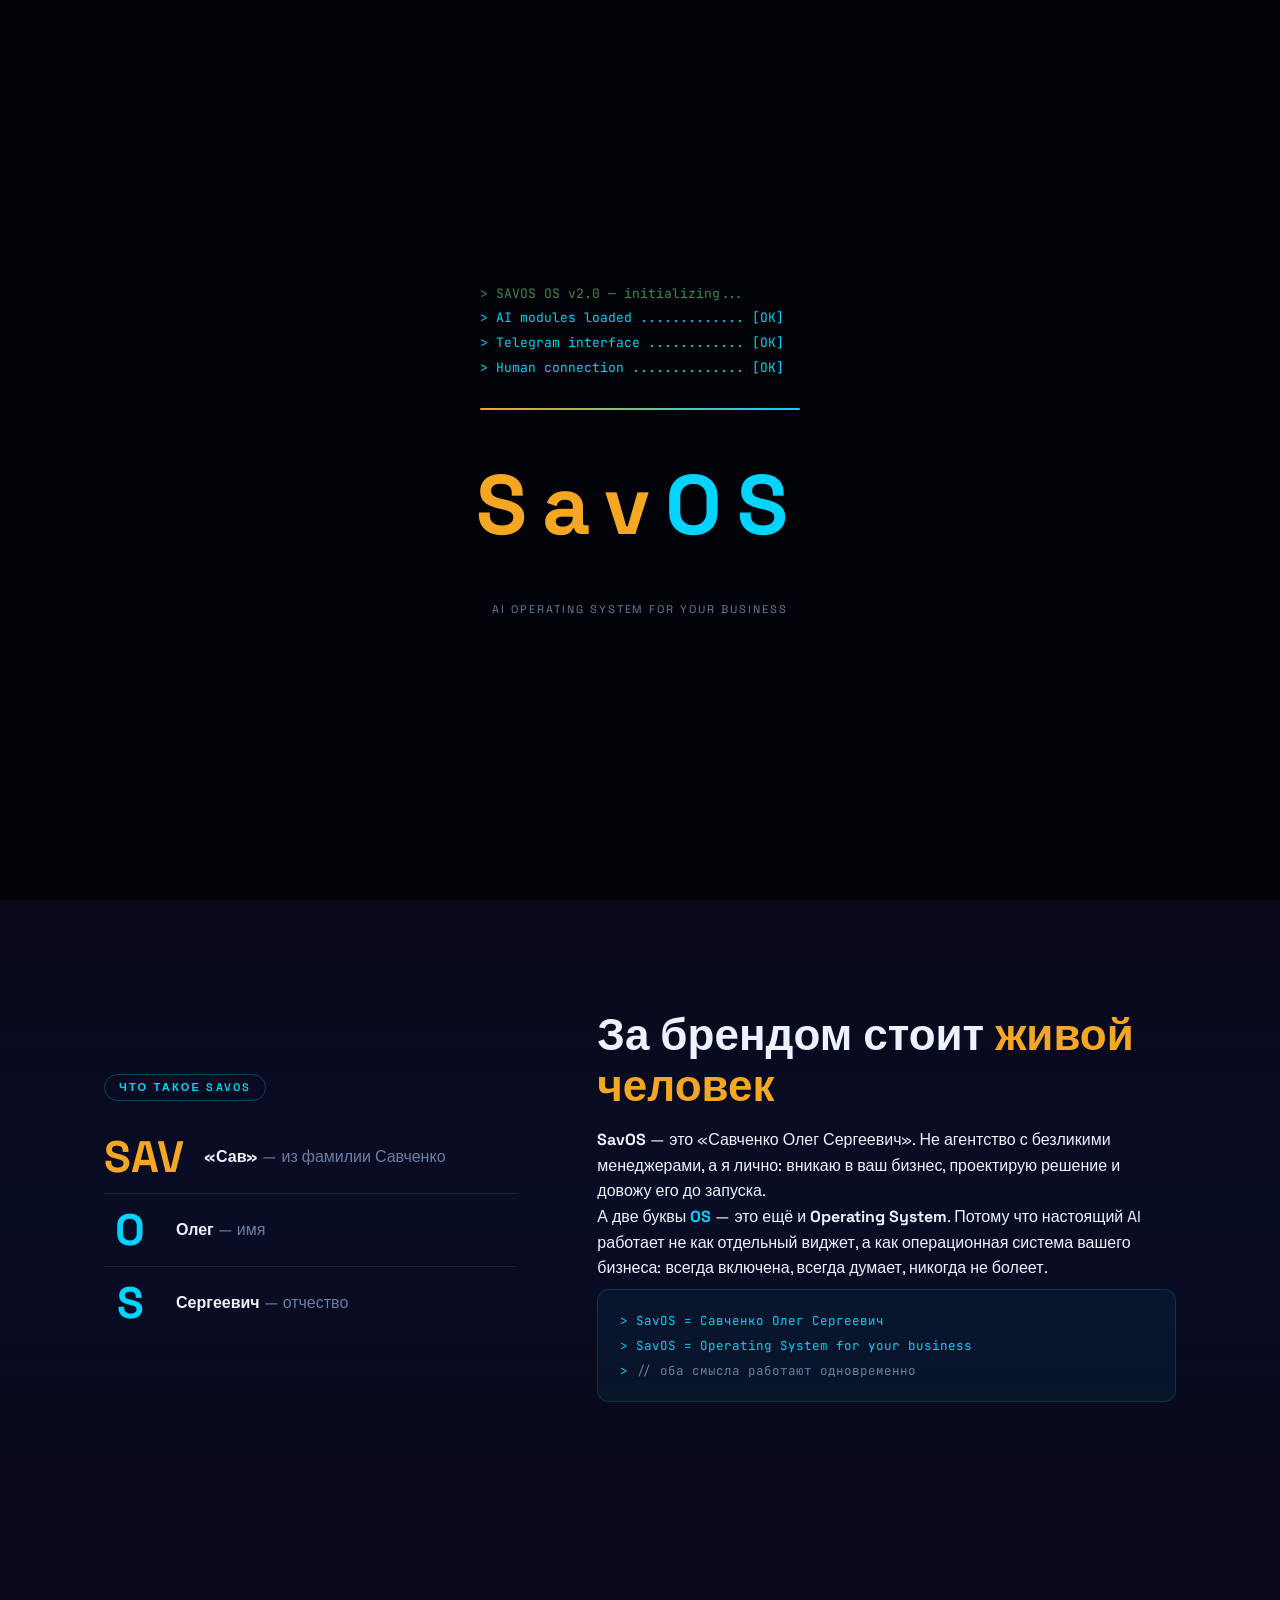
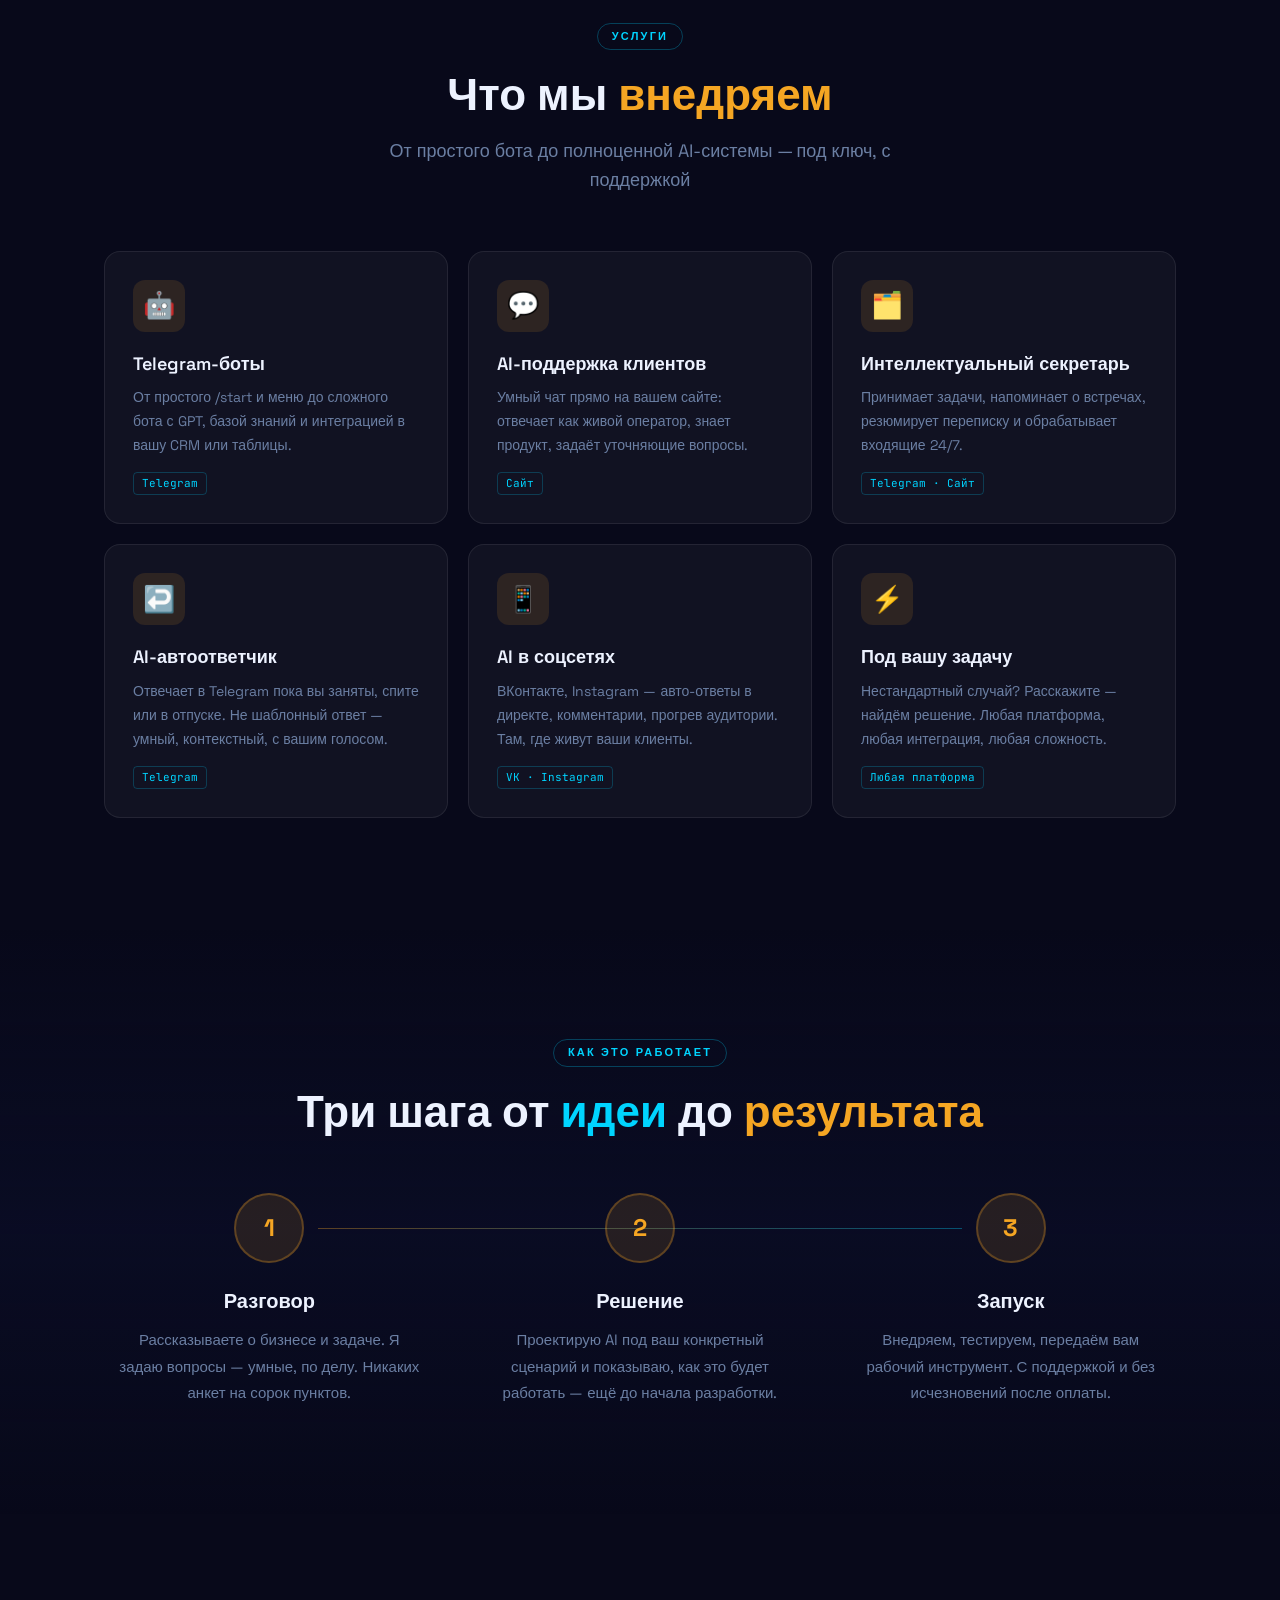
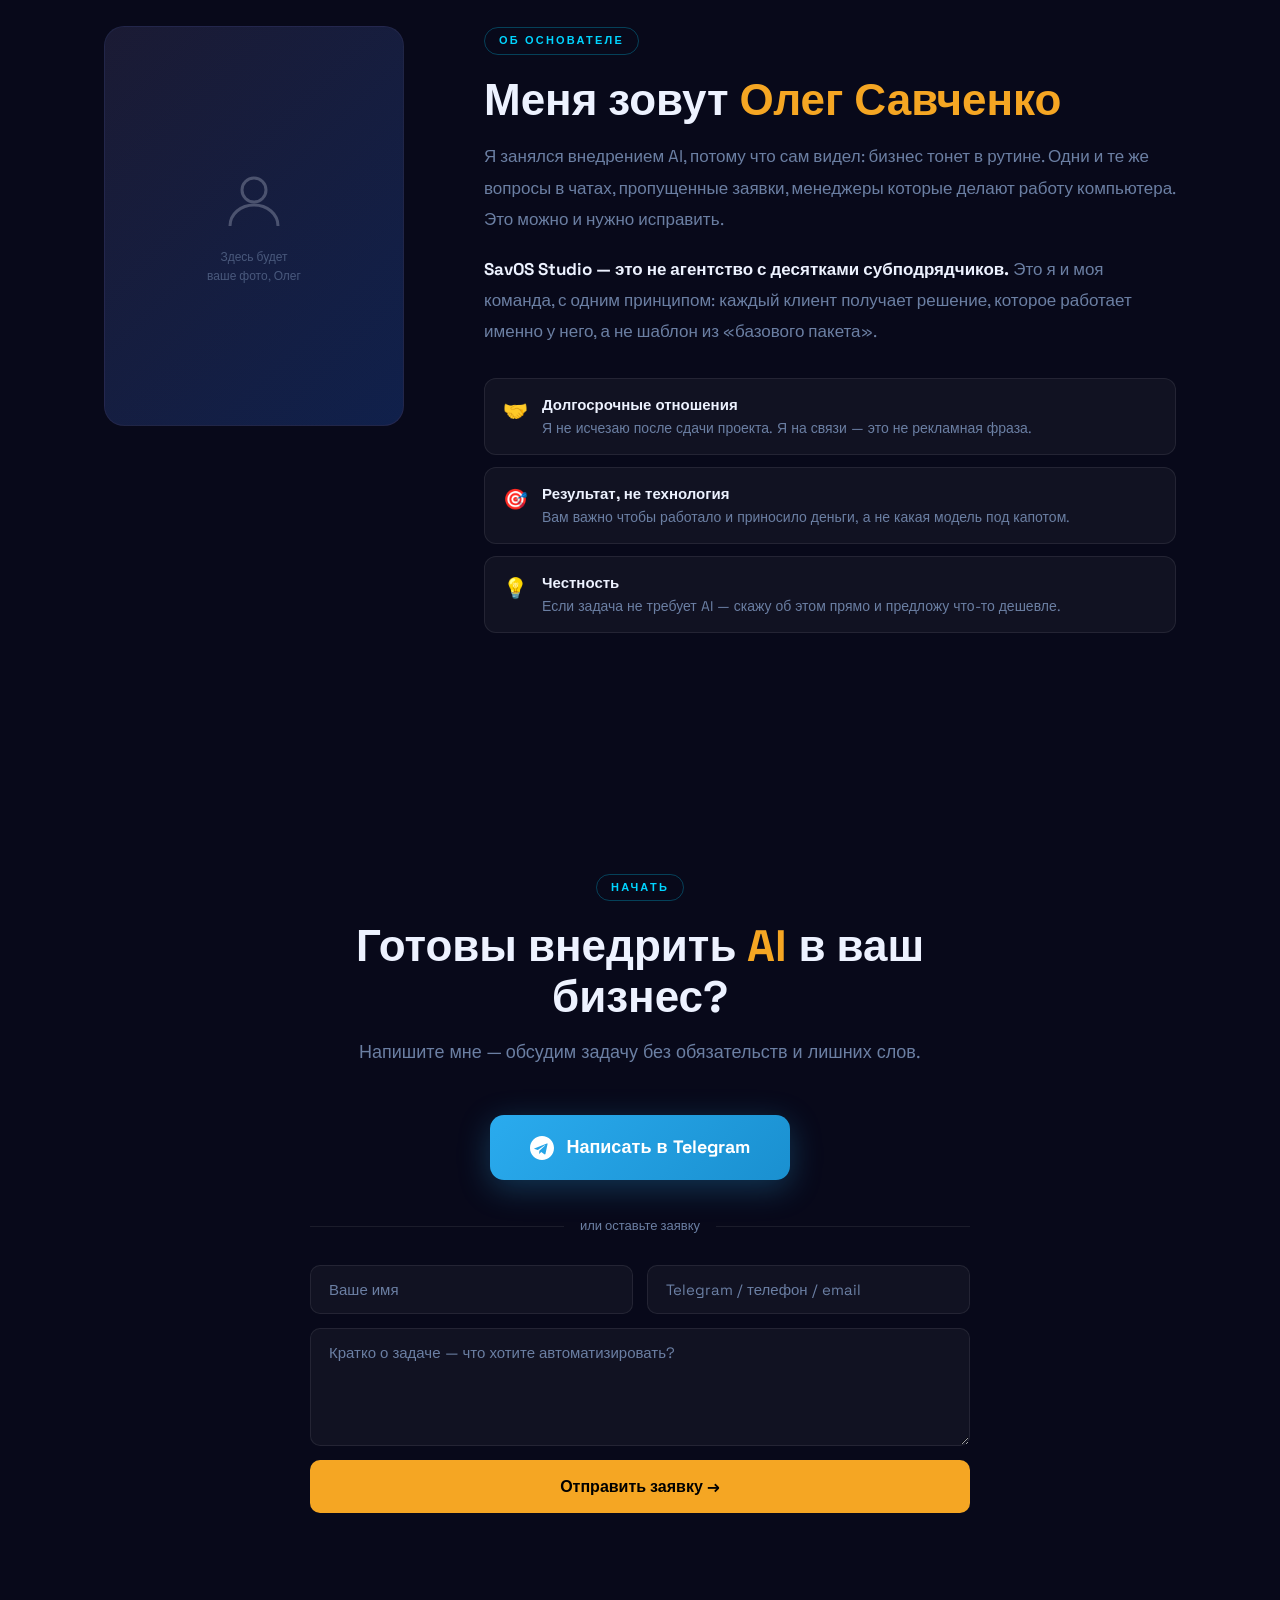
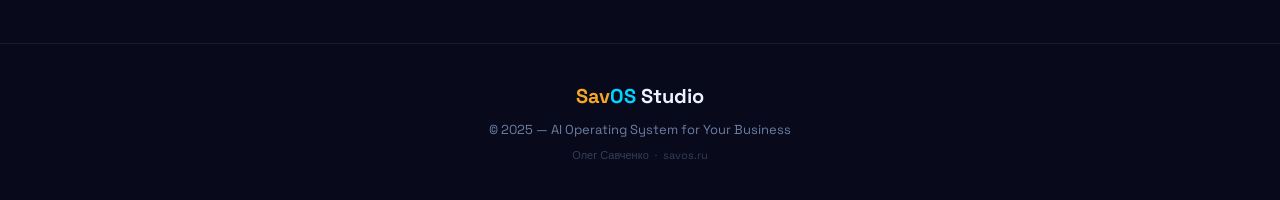
==== index.html @ 0b37be24 "Add full landing page for Savos Studio Dark cosmic design with gold/cyan palette, OS-boot preloader " ====
<!DOCTYPE html>
<html lang="ru">
<head>
  <meta charset="UTF-8">
  <meta name="viewport" content="width=device-width, initial-scale=1.0">
  <title>Savos Studio — Ваш AI под ключ</title>
  <meta name="description" content="Внедрение искусственного интеллекта в Telegram, сайты и соцсети. Боты, AI-поддержка, умный секретарь — от Олега Савченко. SavOS Studio.">
  <meta property="og:title" content="Savos Studio — AI под ключ для вашего бизнеса">
  <meta property="og:description" content="Telegram-боты, умные секретари, AI-поддержка. Быстро, надёжно, по-человечески.">
  <meta property="og:url" content="https://savos.ru">
  <meta property="og:type" content="website">

  <link rel="preconnect" href="https://fonts.googleapis.com">
  <link rel="preconnect" href="https://fonts.gstatic.com" crossorigin>
  <link href="https://fonts.googleapis.com/css2?family=Space+Grotesk:wght@300;400;500;600;700&family=JetBrains+Mono:wght@400;500&display=swap" rel="stylesheet">

  <style>
    *, *::before, *::after { margin: 0; padding: 0; box-sizing: border-box; }

    :root {
      --bg:          #08091A;
      --bg2:         #0D1235;
      --bg3:         #111540;
      --gold:        #F5A623;
      --gold-dim:    rgba(245,166,35,0.12);
      --gold-glow:   0 0 32px rgba(245,166,35,0.45);
      --cyan:        #00D4FF;
      --cyan-dim:    rgba(0,212,255,0.10);
      --cyan-glow:   0 0 32px rgba(0,212,255,0.45);
      --tg:          #2AABEE;
      --text:        #EDF2FF;
      --text-dim:    #6B7FA3;
      --card:        rgba(255,255,255,0.04);
      --border:      rgba(255,255,255,0.08);
      --border-gold: rgba(245,166,35,0.28);
      --font:        'Space Grotesk', sans-serif;
      --mono:        'JetBrains Mono', monospace;
    }

    html { scroll-behavior: smooth; }

    body {
      background: var(--bg);
      color: var(--text);
      font-family: var(--font);
      overflow-x: hidden;
      line-height: 1.6;
    }

    /* ── PRELOADER ─────────────────────────────── */
    #preloader {
      position: fixed; inset: 0;
      background: #020308;
      z-index: 9999;
      display: flex; flex-direction: column;
      align-items: center; justify-content: center;
      gap: 28px;
      transition: opacity .6s ease, visibility .6s ease;
    }
    #preloader.hidden { opacity: 0; visibility: hidden; pointer-events: none; }

    .boot-terminal {
      font-family: var(--mono); font-size: 13px;
      color: #3A8A50; text-align: left; min-width: 320px; line-height: 1.9;
    }
    .boot-line { opacity: 0; animation: fadeIn .05s forwards; }
    .boot-line:nth-child(1) { animation-delay: .15s; }
    .boot-line:nth-child(2) { animation-delay: .55s; }
    .boot-line:nth-child(3) { animation-delay: .90s; }
    .boot-line:nth-child(4) { animation-delay: 1.20s; }
    .boot-line.ok { color: var(--cyan); }

    .boot-progress {
      width: 320px; height: 2px;
      background: rgba(255,255,255,.08); border-radius: 2px; overflow: hidden;
      opacity: 0; animation: fadeIn .05s 1.2s forwards;
    }
    .boot-progress-fill {
      height: 100%; width: 0;
      background: linear-gradient(90deg, var(--gold), var(--cyan));
      animation: grow 1s 1.3s ease-out forwards;
    }

    .boot-logo {
      font-size: clamp(52px, 10vw, 84px); font-weight: 700;
      letter-spacing: .18em; opacity: 0;
      animation: logoIn .8s 1.55s cubic-bezier(.16,1,.3,1) forwards;
    }
    .boot-logo .sav { color: var(--gold); }
    .boot-logo .os  { color: var(--cyan); }

    .boot-sub {
      font-size: 11px; letter-spacing: .18em; text-transform: uppercase;
      color: var(--text-dim);
      opacity: 0; animation: fadeIn .4s 2.1s forwards;
    }

    @keyframes fadeIn  { to { opacity: 1; } }
    @keyframes grow    { to { width: 100%; } }
    @keyframes logoIn  { from { opacity:0; transform:translateY(20px) scale(.95); filter:blur(10px); }
                         to   { opacity:1; transform:translateY(0)     scale(1);  filter:blur(0); } }

    /* ── CANVAS ──────────────────────────────────── */
    #particles {
      position: fixed; inset: 0; z-index: 0;
      pointer-events: none; opacity: .55;
    }

    /* ── GLOW ORBS (hero) ───────────────────────── */
    .orb {
      position: absolute; border-radius: 50%;
      filter: blur(100px); pointer-events: none; z-index: 0;
    }
    .orb-gold {
      width: 500px; height: 500px;
      background: radial-gradient(circle, rgba(245,166,35,.18) 0%, transparent 70%);
      top: -120px; left: -100px;
    }
    .orb-cyan {
      width: 420px; height: 420px;
      background: radial-gradient(circle, rgba(0,212,255,.14) 0%, transparent 70%);
      bottom: -60px; right: -80px;
    }

    /* ── NAV ─────────────────────────────────────── */
    nav {
      position: fixed; top: 0; left: 0; right: 0; z-index: 100;
      padding: 18px 40px;
      display: flex; align-items: center; justify-content: space-between;
      backdrop-filter: blur(14px);
      background: rgba(8,9,26,.72);
      border-bottom: 1px solid var(--border);
    }

    .nav-logo {
      font-size: 22px; font-weight: 700;
      letter-spacing: .08em; text-decoration: none;
    }
    .nav-logo .sav { color: var(--gold); }
    .nav-logo .os  { color: var(--cyan); }
    .nav-logo em   { color: var(--text-dim); font-style: normal;
                     font-weight: 400; font-size: 14px; margin-left: 6px; }

    .nav-btn {
      display: inline-flex; align-items: center; gap: 8px;
      background: var(--gold); color: #000;
      padding: 10px 20px; border-radius: 8px;
      text-decoration: none; font-weight: 700; font-size: 14px;
      transition: transform .2s, box-shadow .2s;
    }
    .nav-btn:hover { transform: translateY(-2px); box-shadow: var(--gold-glow); }

    /* ── LAYOUT ──────────────────────────────────── */
    section { position: relative; z-index: 1; }

    .container {
      max-width: 1120px; margin: 0 auto; padding: 0 24px;
    }

    .label {
      display: inline-block;
      font-size: 11px; font-weight: 600; letter-spacing: .2em; text-transform: uppercase;
      color: var(--cyan);
      border: 1px solid rgba(0,212,255,.28); border-radius: 20px;
      padding: 4px 14px; margin-bottom: 20px;
    }

    h2 {
      font-size: clamp(28px, 5vw, 44px);
      font-weight: 700; line-height: 1.15; margin-bottom: 16px;
    }

    .g { color: var(--gold); }
    .c { color: var(--cyan); }

    /* scroll reveal */
    .reveal {
      opacity: 0; transform: translateY(30px);
      transition: opacity .7s ease, transform .7s ease;
    }
    .reveal.visible { opacity: 1; transform: none; }

    /* ── HERO ────────────────────────────────────── */
    #hero {
      min-height: 100vh;
      display: flex; align-items: center;
      padding: 120px 0 80px;
      overflow: hidden;
    }

    .hero-inner { text-align: center; position: relative; z-index: 1; width: 100%; }

    .hero-badge {
      display: inline-flex; align-items: center; gap: 8px;
      background: rgba(245,166,35,.08);
      border: 1px solid rgba(245,166,35,.28);
      border-radius: 30px; padding: 6px 18px;
      font-size: 13px; font-weight: 500; color: var(--gold);
      margin-bottom: 36px;
    }
    .dot {
      width: 7px; height: 7px; border-radius: 50%;
      background: var(--gold);
      animation: pulse 2s ease-in-out infinite;
    }
    @keyframes pulse {
      0%,100% { opacity:1; transform:scale(1); }
      50%      { opacity:.4; transform:scale(1.6); }
    }

    h1 {
      font-size: clamp(38px, 7.5vw, 72px);
      font-weight: 700; line-height: 1.12;
      letter-spacing: -.02em; margin-bottom: 26px;
    }

    .hero-sub {
      font-size: clamp(16px, 2.2vw, 19px);
      color: var(--text-dim); line-height: 1.75;
      max-width: 580px; margin: 0 auto 48px;
    }

    .hero-ctas {
      display: flex; gap: 16px;
      justify-content: center; flex-wrap: wrap;
    }

    .btn-primary {
      display: inline-flex; align-items: center; gap: 10px;
      background: var(--gold); color: #000;
      padding: 16px 32px; border-radius: 12px;
      font-weight: 700; font-size: 16px; text-decoration: none;
      box-shadow: 0 4px 24px rgba(245,166,35,.28);
      transition: transform .2s, box-shadow .2s;
    }
    .btn-primary:hover { transform: translateY(-3px); box-shadow: 0 10px 36px rgba(245,166,35,.5); }

    .btn-outline {
      display: inline-flex; align-items: center; gap: 10px;
      border: 1px solid var(--border); color: var(--text);
      padding: 16px 32px; border-radius: 12px;
      font-weight: 600; font-size: 16px; text-decoration: none;
      transition: border-color .2s, color .2s, transform .2s;
    }
    .btn-outline:hover { border-color: var(--cyan); color: var(--cyan); transform: translateY(-3px); }

    .hero-scroll {
      margin-top: 64px; display: flex; flex-direction: column;
      align-items: center; gap: 8px;
      color: var(--text-dim); font-size: 11px;
      letter-spacing: .12em; text-transform: uppercase;
      animation: bounce 3s ease-in-out infinite;
    }
    @keyframes bounce { 0%,100%{transform:translateY(0)} 50%{transform:translateY(8px)} }

    /* ── WHAT IS SAVOS ───────────────────────────── */
    #name-section {
      padding: 110px 0;
      background: linear-gradient(180deg, transparent, rgba(13,18,53,.45), transparent);
    }

    .name-grid {
      display: grid; grid-template-columns: 1fr 1.4fr;
      gap: 80px; align-items: center;
    }

    .name-rows { display: flex; flex-direction: column; gap: 0; }

    .name-row {
      display: flex; align-items: center; gap: 20px;
      padding: 14px 0;
      border-bottom: 1px solid var(--border);
      opacity: 0; transform: translateX(-24px);
      transition: opacity .5s ease, transform .5s ease;
    }
    .name-row.visible { opacity: 1; transform: none; }

    .name-letter {
      font-size: 44px; font-weight: 700;
      min-width: 52px; text-align: center; line-height: 1;
    }
    .name-letter.g { color: var(--gold); }
    .name-letter.c { color: var(--cyan); }

    .name-desc { font-size: 16px; color: var(--text-dim); }
    .name-desc strong { color: var(--text); }

    .name-text { }
    .name-text p {
      font-size: 17px; color: var(--text-dim);
      line-height: 1.85; margin-bottom: 18px;
    }
    .name-text p strong { color: var(--text); }

    .mono-box {
      background: rgba(0,212,255,.05);
      border: 1px solid rgba(0,212,255,.18);
      border-radius: 12px; padding: 18px 22px;
      font-family: var(--mono); font-size: 12.5px;
      color: var(--cyan); line-height: 2;
      margin-top: 8px;
    }

    /* ── SERVICES ────────────────────────────────── */
    #services { padding: 110px 0; }

    .section-head { text-align: center; margin-bottom: 56px; }
    .section-head p { font-size: 18px; color: var(--text-dim); max-width: 520px; margin: 0 auto; }

    .grid-3 { display: grid; grid-template-columns: repeat(3,1fr); gap: 20px; }

    .card {
      background: var(--card);
      border: 1px solid var(--border);
      border-radius: 16px; padding: 28px;
      position: relative; overflow: hidden;
      transition: transform .3s, border-color .3s, background .3s;
      cursor: default;
    }
    .card::before {
      content: ''; position: absolute;
      top: 0; left: 0; right: 0; height: 2px;
      background: linear-gradient(90deg, var(--gold), var(--cyan));
      opacity: 0; transition: opacity .3s;
    }
    .card:hover { transform: translateY(-6px); border-color: var(--border-gold); background: rgba(255,255,255,.055); }
    .card:hover::before { opacity: 1; }

    .card-icon {
      width: 52px; height: 52px; border-radius: 12px;
      background: var(--gold-dim);
      display: flex; align-items: center; justify-content: center;
      font-size: 26px; margin-bottom: 18px;
      transition: transform .3s;
    }
    .card:hover .card-icon { transform: scale(1.1) rotate(-6deg); }

    .card h3 { font-size: 18px; font-weight: 600; margin-bottom: 8px; }
    .card p  { font-size: 14px; color: var(--text-dim); line-height: 1.7; }

    .card-tag {
      display: inline-block; margin-top: 14px;
      font-family: var(--mono); font-size: 11px; color: var(--cyan);
      border: 1px solid rgba(0,212,255,.22); border-radius: 4px; padding: 2px 8px;
    }

    /* ── HOW IT WORKS ────────────────────────────── */
    #how {
      padding: 110px 0;
      background: linear-gradient(180deg, transparent, rgba(13,18,53,.35), transparent);
    }

    .steps { display: grid; grid-template-columns: repeat(3,1fr); gap: 40px; position: relative; }
    .steps::before {
      content: ''; position: absolute;
      top: 35px; left: calc(16.7% + 35px); right: calc(16.7% + 35px);
      height: 1px;
      background: linear-gradient(90deg, var(--gold), var(--cyan));
      opacity: .35;
    }

    .step { text-align: center; padding: 0 12px; }

    .step-num {
      width: 70px; height: 70px; border-radius: 50%;
      border: 2px solid var(--border-gold);
      background: var(--gold-dim);
      display: flex; align-items: center; justify-content: center;
      margin: 0 auto 22px;
      font-size: 24px; font-weight: 700; color: var(--gold);
      position: relative; z-index: 1;
    }

    .step h3 { font-size: 20px; font-weight: 600; margin-bottom: 10px; }
    .step p  { font-size: 15px; color: var(--text-dim); line-height: 1.75; }

    /* ── ABOUT ───────────────────────────────────── */
    #about { padding: 110px 0; }

    .about-grid {
      display: grid; grid-template-columns: 300px 1fr;
      gap: 80px; align-items: start;
    }

    .about-photo {
      border-radius: 20px;
      background: linear-gradient(135deg, var(--bg2), var(--bg3));
      border: 1px solid var(--border);
      aspect-ratio: 3/4;
      display: flex; align-items: center; justify-content: center;
      overflow: hidden; position: relative;
    }
    .about-photo::after {
      content: '';
      position: absolute; inset: 0;
      background: linear-gradient(135deg, rgba(245,166,35,.06), rgba(0,212,255,.06));
    }
    .photo-ph {
      display: flex; flex-direction: column; align-items: center;
      gap: 10px; position: relative; z-index: 1;
    }
    .photo-ph svg  { opacity: .25; }
    .photo-ph span { font-size: 12px; color: var(--text-dim); opacity: .6; text-align: center; padding: 0 20px; }

    /* actual photo — just swap src on img tag */
    .about-photo img {
      position: absolute; inset: 0;
      width: 100%; height: 100%; object-fit: cover; z-index: 2;
    }

    .about-text p {
      font-size: 17px; color: var(--text-dim); line-height: 1.85; margin-bottom: 18px;
    }
    .about-text p strong { color: var(--text); }

    .values { display: flex; flex-direction: column; gap: 12px; margin-top: 30px; }

    .val {
      display: flex; align-items: flex-start; gap: 14px;
      background: var(--card);
      border: 1px solid var(--border);
      border-radius: 12px; padding: 14px 18px;
    }
    .val-ico { font-size: 20px; flex-shrink: 0; margin-top: 1px; }
    .val p   { font-size: 14px; color: var(--text-dim); margin: 0; line-height: 1.55; }
    .val p strong { color: var(--text); display: block; margin-bottom: 2px; font-size: 15px; }

    /* ── CTA ─────────────────────────────────────── */
    #cta { padding: 130px 0; }

    .cta-inner {
      max-width: 660px; margin: 0 auto; text-align: center;
    }
    .cta-inner h2 { margin-bottom: 16px; }
    .cta-inner > p { font-size: 18px; color: var(--text-dim); margin-bottom: 48px; }

    .btn-tg {
      display: inline-flex; align-items: center; gap: 12px;
      background: linear-gradient(135deg, #2AABEE, #1A90D0);
      color: #fff; padding: 18px 40px; border-radius: 14px;
      font-weight: 700; font-size: 18px; text-decoration: none;
      box-shadow: 0 8px 32px rgba(42,171,238,.28);
      transition: transform .2s, box-shadow .2s;
      margin-bottom: 8px;
    }
    .btn-tg:hover { transform: translateY(-4px); box-shadow: 0 14px 44px rgba(42,171,238,.48); }

    .or-divider {
      display: flex; align-items: center; gap: 16px;
      color: var(--text-dim); font-size: 13px;
      margin: 28px 0;
    }
    .or-divider::before, .or-divider::after {
      content: ''; flex: 1; height: 1px; background: var(--border);
    }

    .form { display: flex; flex-direction: column; gap: 14px; text-align: left; }

    .form-row { display: grid; grid-template-columns: 1fr 1fr; gap: 14px; }

    .inp {
      width: 100%;
      background: var(--card); border: 1px solid var(--border);
      border-radius: 10px; padding: 14px 18px;
      color: var(--text); font-family: var(--font); font-size: 15px;
      outline: none; transition: border-color .2s;
      appearance: none;
    }
    .inp:focus { border-color: rgba(0,212,255,.4); }
    .inp::placeholder { color: var(--text-dim); }
    textarea.inp { resize: vertical; min-height: 118px; }

    .btn-submit {
      background: var(--gold); color: #000;
      border: none; border-radius: 10px;
      padding: 16px 32px; width: 100%;
      font-family: var(--font); font-size: 16px; font-weight: 700;
      cursor: pointer; transition: transform .2s, box-shadow .2s;
    }
    .btn-submit:hover { transform: translateY(-2px); box-shadow: 0 8px 28px rgba(245,166,35,.4); }
    .btn-submit:disabled { opacity: .7; cursor: default; transform: none; box-shadow: none; }

    /* ── FOOTER ──────────────────────────────────── */
    footer {
      border-top: 1px solid var(--border);
      padding: 36px 0; text-align: center;
    }
    .foot-logo { font-size: 20px; font-weight: 700; margin-bottom: 8px; }
    .foot-logo .sav { color: var(--gold); }
    .foot-logo .os  { color: var(--cyan); }
    footer p { font-size: 13px; color: var(--text-dim); }

    /* ── RESPONSIVE ──────────────────────────────── */
    @media (max-width: 940px) {
      .name-grid    { grid-template-columns: 1fr; gap: 50px; }
      .grid-3       { grid-template-columns: repeat(2,1fr); }
      .about-grid   { grid-template-columns: 1fr; }
      .about-photo  { max-width: 280px; aspect-ratio: 1/1; }
      .steps::before { display: none; }
    }
    @media (max-width: 600px) {
      nav { padding: 14px 18px; }
      .grid-3  { grid-template-columns: 1fr; }
      .steps   { grid-template-columns: 1fr; gap: 28px; }
      .form-row { grid-template-columns: 1fr; }
      .orb { display: none; }
    }
  </style>
</head>
<body>

<!-- ── PRELOADER ── -->
<div id="preloader">
  <div class="boot-terminal">
    <div class="boot-line">> SAVOS OS v2.0 &mdash; initializing...</div>
    <div class="boot-line ok">> AI modules loaded ............. [OK]</div>
    <div class="boot-line ok">> Telegram interface ............ [OK]</div>
    <div class="boot-line ok">> Human connection .............. [OK]</div>
  </div>
  <div class="boot-progress"><div class="boot-progress-fill"></div></div>
  <div class="boot-logo"><span class="sav">Sav</span><span class="os">OS</span></div>
  <div class="boot-sub">AI Operating System for your business</div>
</div>

<!-- ── PARTICLES ── -->
<canvas id="particles"></canvas>

<!-- ── NAV ── -->
<nav>
  <a href="#" class="nav-logo">
    <span class="sav">Sav</span><span class="os">OS</span><em>Studio</em>
  </a>
  <!-- ЗАМЕНИТЕ t.me/savos НА ВАШ TELEGRAM USERNAME -->
  <a href="https://t.me/savos" class="nav-btn" target="_blank" rel="noopener">
    <svg width="16" height="16" viewBox="0 0 24 24" fill="currentColor" aria-hidden="true">
      <path d="M12 0C5.373 0 0 5.373 0 12s5.373 12 12 12 12-5.373 12-12S18.627 0 12 0zm5.562 8.069-2.07 9.754c-.152.677-.557.843-1.128.524l-3.114-2.295-1.503 1.446c-.166.166-.306.306-.627.306l.224-3.174 5.784-5.228c.251-.224-.055-.348-.39-.124L7.8 14.08l-3.06-.956c-.665-.208-.679-.665.139-.984l11.966-4.612c.553-.2 1.037.135.717.541z"/>
    </svg>
    Написать в Telegram
  </a>
</nav>

<!-- ── HERO ── -->
<section id="hero">
  <div class="orb orb-gold" aria-hidden="true"></div>
  <div class="orb orb-cyan"  aria-hidden="true"></div>
  <div class="container">
    <div class="hero-inner reveal visible">
      <div class="hero-badge">
        <span class="dot" aria-hidden="true"></span>
        Принимаем проекты &nbsp;·&nbsp; AI под ключ
      </div>
      <h1>
        AI, который работает.<br>
        <span class="g">Пока вы занимаетесь</span><br>
        <span class="c">жизнью.</span>
      </h1>
      <p class="hero-sub">
        Telegram-боты, умные секретари, AI-поддержка и авто-ответчики —
        встраиваем искусственный интеллект прямо в ваш бизнес.
        Быстро, надёжно и по-человечески тепло.
      </p>
      <div class="hero-ctas">
        <!-- ЗАМЕНИТЕ t.me/savos НА ВАШ TELEGRAM USERNAME -->
        <a href="https://t.me/savos" class="btn-primary" target="_blank" rel="noopener">
          <svg width="20" height="20" viewBox="0 0 24 24" fill="currentColor" aria-hidden="true">
            <path d="M12 0C5.373 0 0 5.373 0 12s5.373 12 12 12 12-5.373 12-12S18.627 0 12 0zm5.562 8.069-2.07 9.754c-.152.677-.557.843-1.128.524l-3.114-2.295-1.503 1.446c-.166.166-.306.306-.627.306l.224-3.174 5.784-5.228c.251-.224-.055-.348-.39-.124L7.8 14.08l-3.06-.956c-.665-.208-.679-.665.139-.984l11.966-4.612c.553-.2 1.037.135.717.541z"/>
          </svg>
          Обсудить проект
        </a>
        <a href="#services" class="btn-outline">Что мы делаем ↓</a>
      </div>
      <div class="hero-scroll" aria-hidden="true">
        <span>листайте вниз</span>
        <svg width="16" height="16" viewBox="0 0 24 24" fill="none" stroke="currentColor" stroke-width="2">
          <path d="M12 5v14M5 12l7 7 7-7"/>
        </svg>
      </div>
    </div>
  </div>
</section>

<!-- ── WHAT IS SAVOS ── -->
<section id="name-section">
  <div class="container">
    <div class="name-grid">
      <!-- Acronym breakdown -->
      <div>
        <div class="label">Что такое SavOS</div>
        <div class="name-rows" id="nameRows">
          <div class="name-row">
            <div class="name-letter g">SAV</div>
            <div class="name-desc"><strong>«Сав»</strong> — из фамилии Савченко</div>
          </div>
          <div class="name-row">
            <div class="name-letter c">O</div>
            <div class="name-desc"><strong>Олег</strong> — имя</div>
          </div>
          <div class="name-row" style="border-bottom:none;">
            <div class="name-letter c">S</div>
            <div class="name-desc"><strong>Сергеевич</strong> — отчество</div>
          </div>
        </div>
      </div>

      <!-- Text explanation -->
      <div class="reveal">
        <h2>За брендом стоит <span class="g">живой человек</span></h2>
        <p>
          <strong>SavOS</strong> — это «Савченко Олег Сергеевич». Не агентство с
          безликими менеджерами, а я лично: вникаю в ваш бизнес,
          проектирую решение и довожу его до запуска.
        </p>
        <p>
          А две буквы <strong class="c">OS</strong> — это ещё и
          <strong>Operating System</strong>. Потому что настоящий AI работает
          не как отдельный виджет, а как операционная система вашего бизнеса:
          всегда включена, всегда думает, никогда не болеет.
        </p>
        <div class="mono-box" aria-label="Расшифровка названия">
          &gt; SavOS = Савченко Олег Сергеевич<br>
          &gt; SavOS = Operating System for your business<br>
          &gt; <span style="color:var(--text-dim)">// оба смысла работают одновременно</span>
        </div>
      </div>
    </div>
  </div>
</section>

<!-- ── SERVICES ── -->
<section id="services">
  <div class="container">
    <div class="section-head reveal">
      <div class="label">Услуги</div>
      <h2>Что мы <span class="g">внедряем</span></h2>
      <p>От простого бота до полноценной AI-системы — под ключ, с поддержкой</p>
    </div>

    <div class="grid-3">
      <div class="card reveal">
        <div class="card-icon">🤖</div>
        <h3>Telegram-боты</h3>
        <p>От простого /start и меню до сложного бота с GPT, базой знаний и интеграцией в вашу CRM или таблицы.</p>
        <span class="card-tag">Telegram</span>
      </div>

      <div class="card reveal">
        <div class="card-icon">💬</div>
        <h3>AI-поддержка клиентов</h3>
        <p>Умный чат прямо на вашем сайте: отвечает как живой оператор, знает продукт, задаёт уточняющие вопросы.</p>
        <span class="card-tag">Сайт</span>
      </div>

      <div class="card reveal">
        <div class="card-icon">🗂️</div>
        <h3>Интеллектуальный секретарь</h3>
        <p>Принимает задачи, напоминает о встречах, резюмирует переписку и обрабатывает входящие 24/7.</p>
        <span class="card-tag">Telegram · Сайт</span>
      </div>

      <div class="card reveal">
        <div class="card-icon">↩️</div>
        <h3>AI-автоответчик</h3>
        <p>Отвечает в Telegram пока вы заняты, спите или в отпуске. Не шаблонный ответ — умный, контекстный, с вашим голосом.</p>
        <span class="card-tag">Telegram</span>
      </div>

      <div class="card reveal">
        <div class="card-icon">📱</div>
        <h3>AI в соцсетях</h3>
        <p>ВКонтакте, Instagram — авто-ответы в директе, комментарии, прогрев аудитории. Там, где живут ваши клиенты.</p>
        <span class="card-tag">VK · Instagram</span>
      </div>

      <div class="card reveal">
        <div class="card-icon">⚡</div>
        <h3>Под вашу задачу</h3>
        <p>Нестандартный случай? Расскажите — найдём решение. Любая платформа, любая интеграция, любая сложность.</p>
        <span class="card-tag">Любая платформа</span>
      </div>
    </div>
  </div>
</section>

<!-- ── HOW IT WORKS ── -->
<section id="how">
  <div class="container">
    <div class="section-head reveal">
      <div class="label">Как это работает</div>
      <h2>Три шага от <span class="c">идеи</span> до <span class="g">результата</span></h2>
    </div>

    <div class="steps">
      <div class="step reveal">
        <div class="step-num">1</div>
        <h3>Разговор</h3>
        <p>Рассказываете о бизнесе и задаче. Я задаю вопросы — умные, по делу. Никаких анкет на сорок пунктов.</p>
      </div>
      <div class="step reveal">
        <div class="step-num">2</div>
        <h3>Решение</h3>
        <p>Проектирую AI под ваш конкретный сценарий и показываю, как это будет работать — ещё до начала разработки.</p>
      </div>
      <div class="step reveal">
        <div class="step-num">3</div>
        <h3>Запуск</h3>
        <p>Внедряем, тестируем, передаём вам рабочий инструмент. С поддержкой и без исчезновений после оплаты.</p>
      </div>
    </div>
  </div>
</section>

<!-- ── ABOUT OLEG ── -->
<section id="about">
  <div class="container">
    <div class="about-grid">
      <div class="reveal">
        <div class="about-photo">
          <!--
            Чтобы добавить фото:
            раскомментируйте тег ниже и укажите путь к изображению.
            <img src="photo-oleg.jpg" alt="Олег Савченко">
          -->
          <div class="photo-ph">
            <svg width="72" height="72" viewBox="0 0 24 24" fill="none" stroke="currentColor" stroke-width="1" aria-hidden="true">
              <circle cx="12" cy="8" r="4"/><path d="M4 20c0-4 3.6-7 8-7s8 3 8 7"/>
            </svg>
            <span>Здесь будет<br>ваше фото, Олег</span>
          </div>
        </div>
      </div>

      <div class="about-text reveal">
        <div class="label">Об основателе</div>
        <h2>Меня зовут <span class="g">Олег Савченко</span></h2>
        <p>
          Я занялся внедрением AI, потому что сам видел: бизнес тонет в рутине.
          Одни и те же вопросы в чатах, пропущенные заявки, менеджеры которые
          делают работу компьютера. Это можно и нужно исправить.
        </p>
        <p>
          <strong>SavOS Studio — это не агентство с десятками субподрядчиков.</strong>
          Это я и моя команда, с одним принципом: каждый клиент получает решение,
          которое работает именно у него, а не шаблон из «базового пакета».
        </p>

        <div class="values">
          <div class="val">
            <div class="val-ico">🤝</div>
            <p><strong>Долгосрочные отношения</strong>Я не исчезаю после сдачи проекта. Я на связи — это не рекламная фраза.</p>
          </div>
          <div class="val">
            <div class="val-ico">🎯</div>
            <p><strong>Результат, не технология</strong>Вам важно чтобы работало и приносило деньги, а не какая модель под капотом.</p>
          </div>
          <div class="val">
            <div class="val-ico">💡</div>
            <p><strong>Честность</strong>Если задача не требует AI — скажу об этом прямо и предложу что-то дешевле.</p>
          </div>
        </div>
      </div>
    </div>
  </div>
</section>

<!-- ── CTA ── -->
<section id="cta">
  <div class="container">
    <div class="cta-inner reveal">
      <div class="label">Начать</div>
      <h2>Готовы внедрить <span class="g">AI</span> в ваш бизнес?</h2>
      <p>Напишите мне — обсудим задачу без обязательств и лишних слов.</p>

      <!-- ЗАМЕНИТЕ t.me/savos НА ВАШ TELEGRAM USERNAME -->
      <a href="https://t.me/savos" class="btn-tg" target="_blank" rel="noopener">
        <svg width="24" height="24" viewBox="0 0 24 24" fill="currentColor" aria-hidden="true">
          <path d="M12 0C5.373 0 0 5.373 0 12s5.373 12 12 12 12-5.373 12-12S18.627 0 12 0zm5.562 8.069-2.07 9.754c-.152.677-.557.843-1.128.524l-3.114-2.295-1.503 1.446c-.166.166-.306.306-.627.306l.224-3.174 5.784-5.228c.251-.224-.055-.348-.39-.124L7.8 14.08l-3.06-.956c-.665-.208-.679-.665.139-.984l11.966-4.612c.553-.2 1.037.135.717.541z"/>
        </svg>
        Написать в Telegram
      </a>

      <div class="or-divider">или оставьте заявку</div>

      <form class="form" id="contactForm" novalidate>
        <div class="form-row">
          <input class="inp" type="text"  name="name"    placeholder="Ваше имя"                    required autocomplete="name">
          <input class="inp" type="text"  name="contact" placeholder="Telegram / телефон / email"  required autocomplete="off">
        </div>
        <textarea class="inp" name="message" placeholder="Кратко о задаче — что хотите автоматизировать?"></textarea>
        <button type="submit" class="btn-submit">Отправить заявку →</button>
      </form>
    </div>
  </div>
</section>

<!-- ── FOOTER ── -->
<footer>
  <div class="container">
    <div class="foot-logo"><span class="sav">Sav</span><span class="os">OS</span> Studio</div>
    <p>© 2025 &mdash; AI Operating System for Your Business</p>
    <p style="margin-top:6px;font-size:11px;opacity:.45;">Олег Савченко &nbsp;·&nbsp; savos.ru</p>
  </div>
</footer>

<script>
/* ── PRELOADER ── */
window.addEventListener('load', () => {
  setTimeout(() => document.getElementById('preloader').classList.add('hidden'), 2700);
});

/* ── PARTICLES (neural network) ── */
(function () {
  const cvs = document.getElementById('particles');
  const ctx = cvs.getContext('2d');
  let W, H, nodes;

  function resize() {
    W = cvs.width  = window.innerWidth;
    H = cvs.height = window.innerHeight;
    nodes = Array.from({ length: Math.floor((W * H) / 13000) }, () => ({
      x:  Math.random() * W,
      y:  Math.random() * H,
      vx: (Math.random() - .5) * .28,
      vy: (Math.random() - .5) * .28,
      r:  Math.random() * 1.8 + .8,
    }));
  }

  function draw() {
    ctx.clearRect(0, 0, W, H);

    for (let i = 0; i < nodes.length; i++) {
      for (let j = i + 1; j < nodes.length; j++) {
        const dx = nodes[i].x - nodes[j].x;
        const dy = nodes[i].y - nodes[j].y;
        const d  = Math.sqrt(dx * dx + dy * dy);
        if (d < 115) {
          ctx.beginPath();
          ctx.strokeStyle = `rgba(0,212,255,${(1 - d / 115) * .28})`;
          ctx.lineWidth = .5;
          ctx.moveTo(nodes[i].x, nodes[i].y);
          ctx.lineTo(nodes[j].x, nodes[j].y);
          ctx.stroke();
        }
      }
    }

    nodes.forEach(n => {
      ctx.beginPath();
      ctx.arc(n.x, n.y, n.r, 0, Math.PI * 2);
      ctx.fillStyle = 'rgba(245,166,35,.65)';
      ctx.fill();
      n.x += n.vx; n.y += n.vy;
      if (n.x < 0 || n.x > W) n.vx *= -1;
      if (n.y < 0 || n.y > H) n.vy *= -1;
    });

    requestAnimationFrame(draw);
  }

  window.addEventListener('resize', resize);
  resize();
  draw();
})();

/* ── SCROLL REVEAL ── */
const revealObs = new IntersectionObserver(entries => {
  entries.forEach(e => { if (e.isIntersecting) e.target.classList.add('visible'); });
}, { threshold: .12 });

document.querySelectorAll('.reveal').forEach(el => revealObs.observe(el));

/* ── NAME ROWS STAGGER ── */
const nameObs = new IntersectionObserver(entries => {
  entries.forEach(entry => {
    if (entry.isIntersecting) {
      entry.target.querySelectorAll('.name-row').forEach((row, i) => {
        setTimeout(() => row.classList.add('visible'), i * 130);
      });
      nameObs.unobserve(entry.target);
    }
  });
}, { threshold: .2 });

const nameRows = document.getElementById('nameRows');
if (nameRows) nameObs.observe(nameRows);

/* ── FORM ── */
document.getElementById('contactForm').addEventListener('submit', function (e) {
  e.preventDefault();
  const btn = this.querySelector('.btn-submit');
  btn.textContent = 'Заявка отправлена ✓';
  btn.style.background = 'var(--cyan)';
  btn.disabled = true;
  /* TODO: подключить отправку — Telegram webhook, EmailJS, Formspree и т.д. */
});
</script>
</body>
</html>
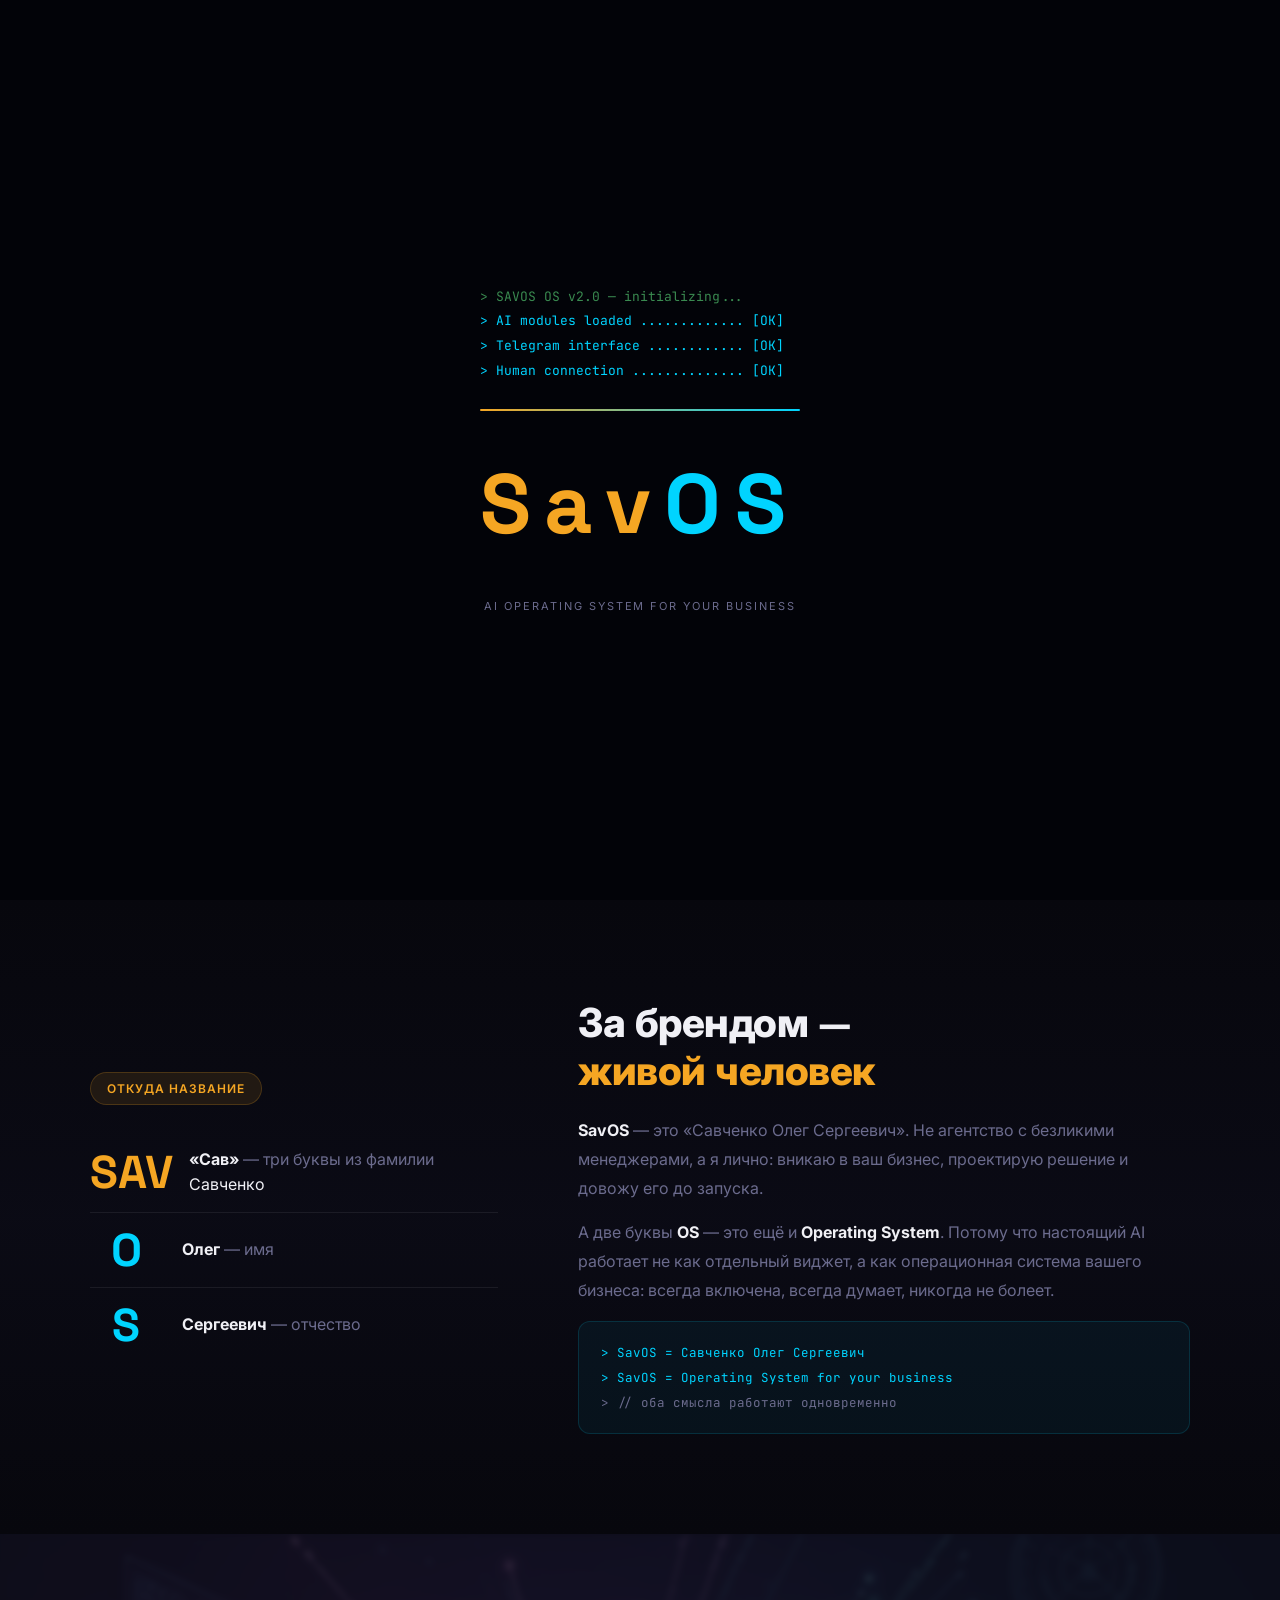
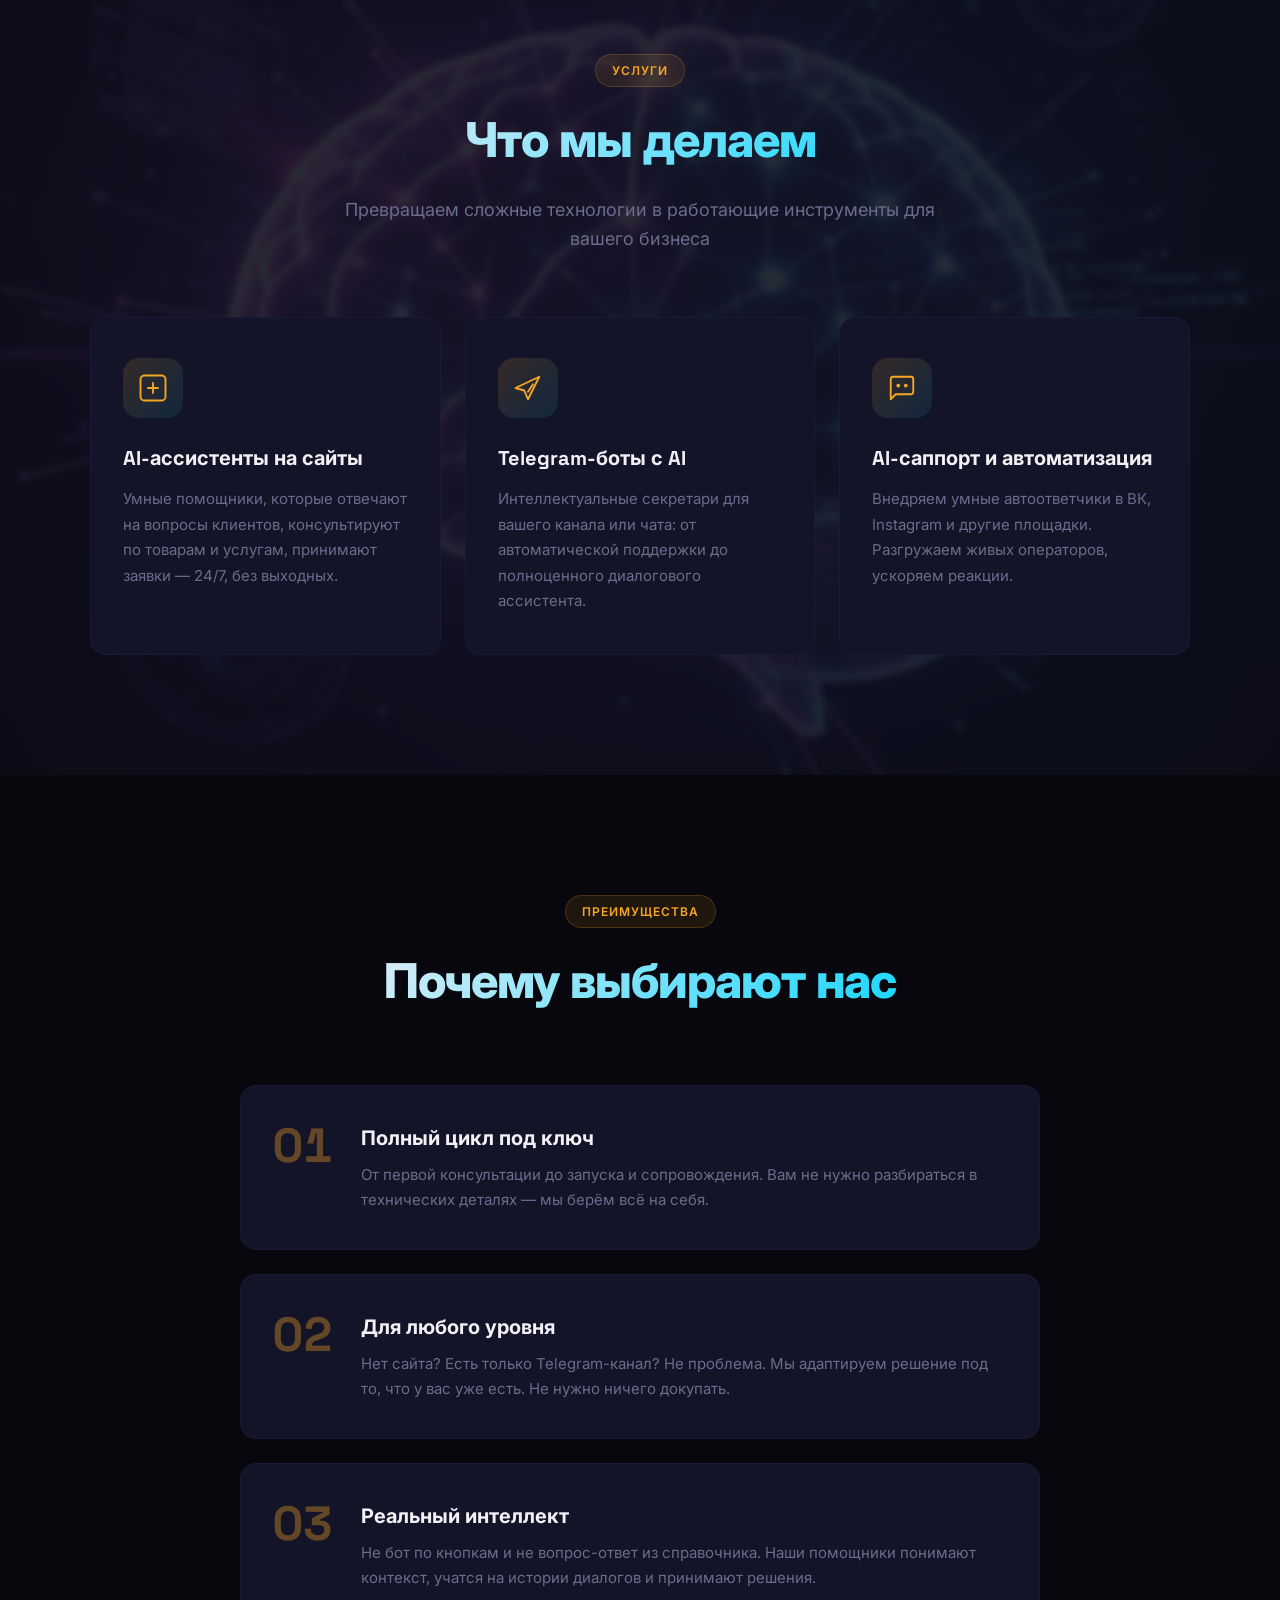
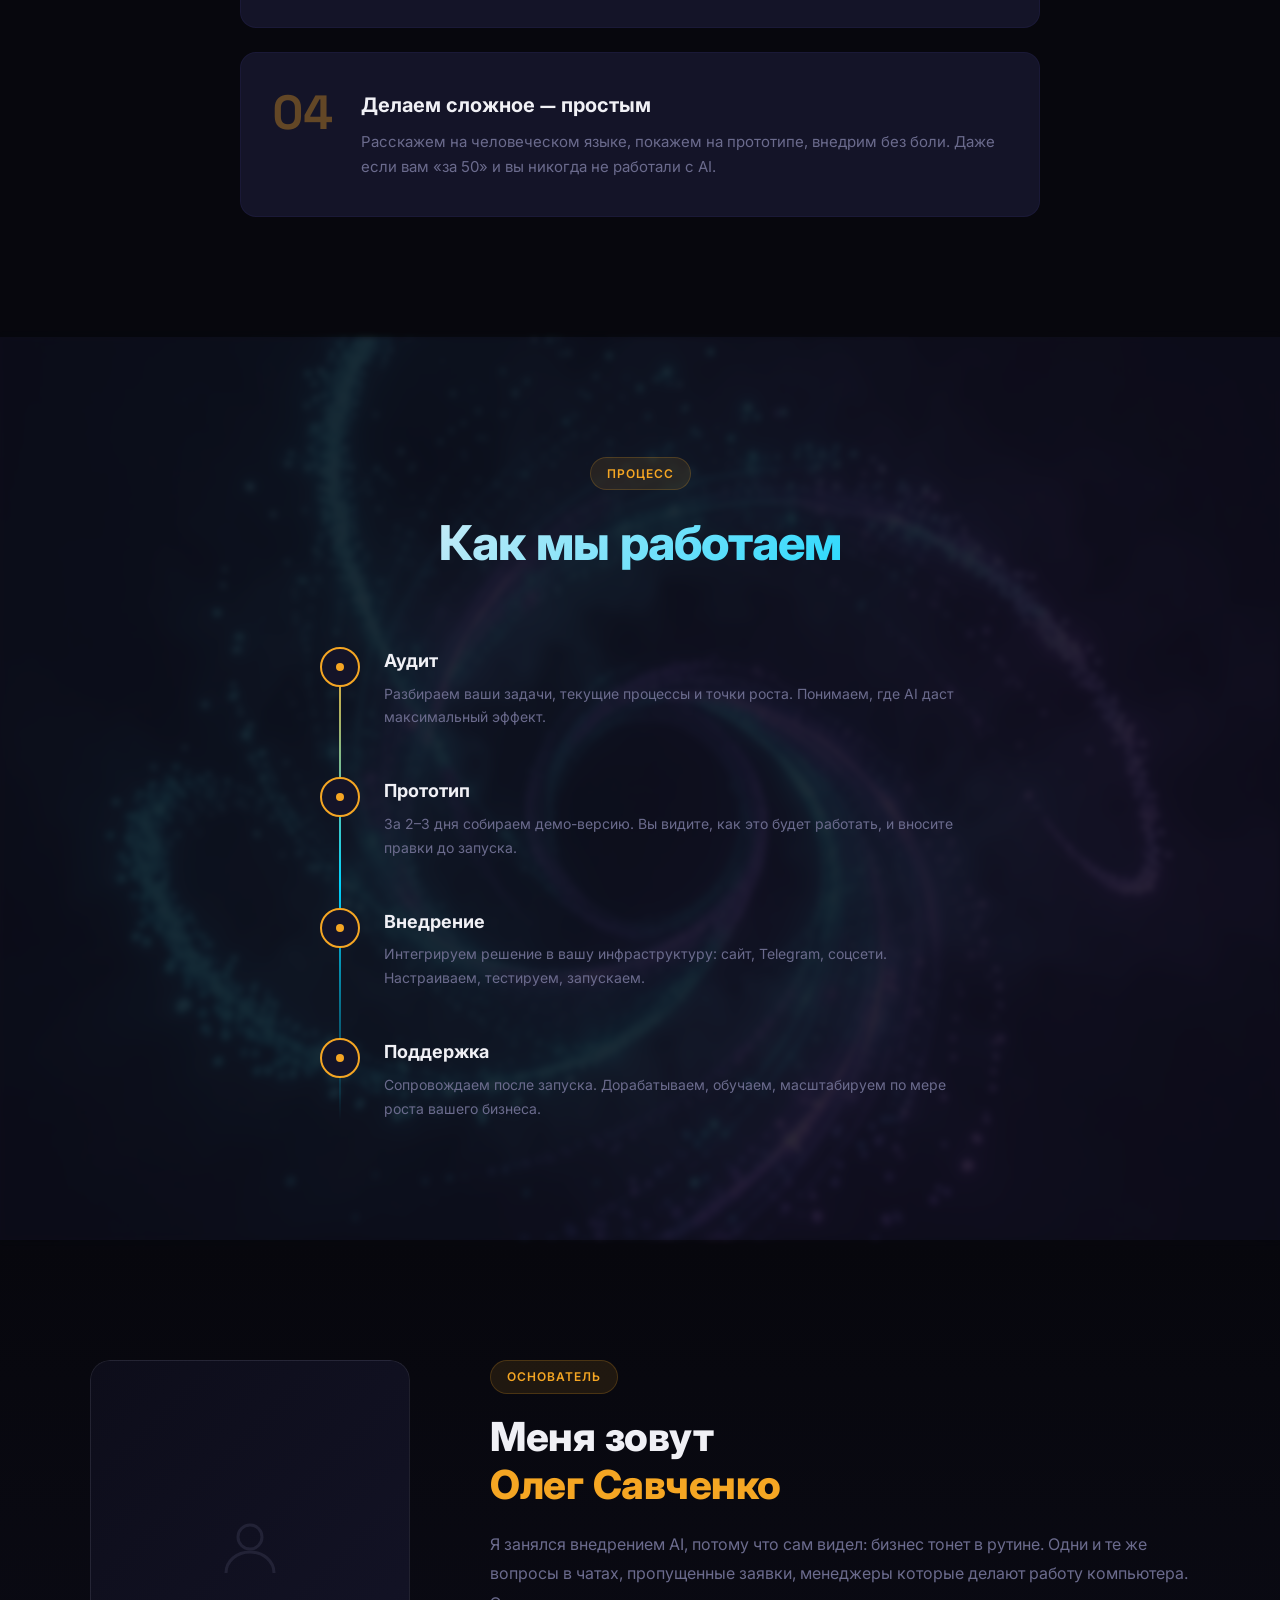
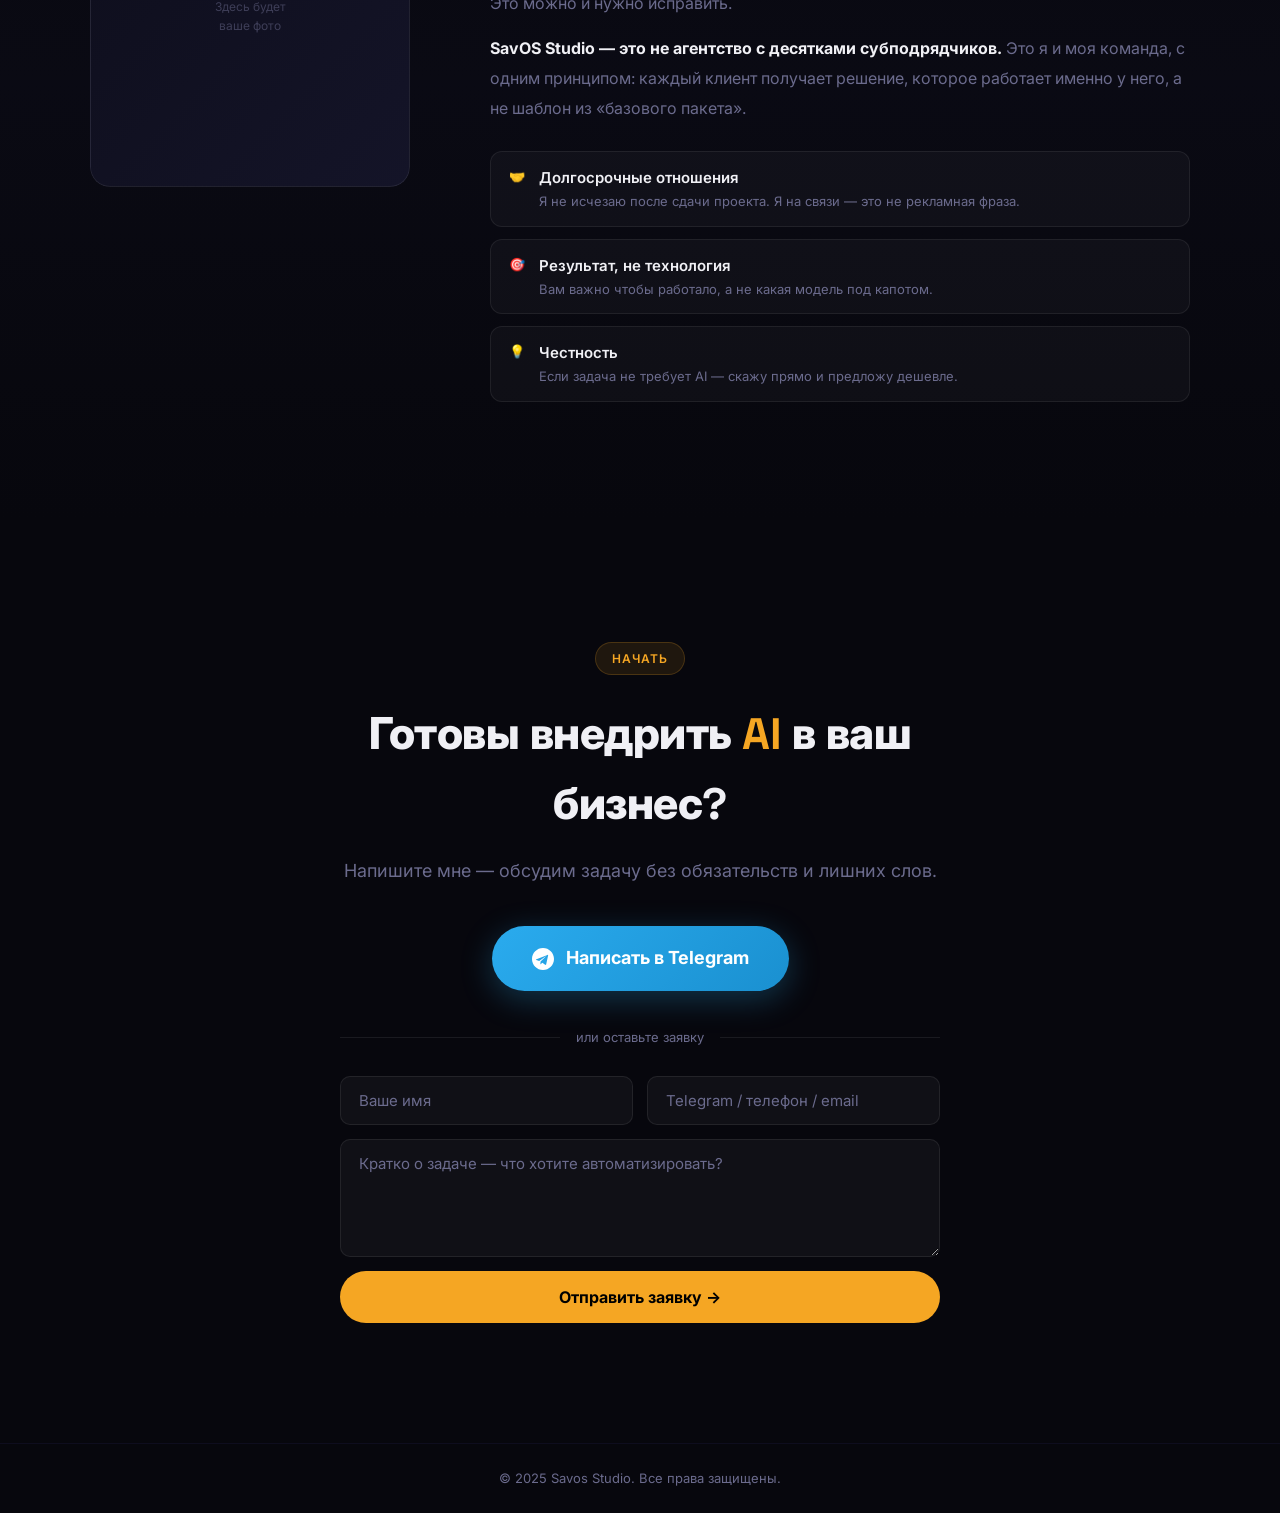
==== commit 93fa6d58: "Redesign: gold accent, preloader, SavOS section, About Oleg, contacts CTA - Logo: SavOS Studio with " ====
--- a/index.html
+++ b/index.html
@@ -1,898 +1,306 @@
 <!DOCTYPE html>
 <html lang="ru">
 <head>
-  <meta charset="UTF-8">
-  <meta name="viewport" content="width=device-width, initial-scale=1.0">
-  <title>Savos Studio — Ваш AI под ключ</title>
-  <meta name="description" content="Внедрение искусственного интеллекта в Telegram, сайты и соцсети. Боты, AI-поддержка, умный секретарь — от Олега Савченко. SavOS Studio.">
-  <meta property="og:title" content="Savos Studio — AI под ключ для вашего бизнеса">
-  <meta property="og:description" content="Telegram-боты, умные секретари, AI-поддержка. Быстро, надёжно, по-человечески.">
-  <meta property="og:url" content="https://savos.ru">
-  <meta property="og:type" content="website">
-
-  <link rel="preconnect" href="https://fonts.googleapis.com">
-  <link rel="preconnect" href="https://fonts.gstatic.com" crossorigin>
-  <link href="https://fonts.googleapis.com/css2?family=Space+Grotesk:wght@300;400;500;600;700&family=JetBrains+Mono:wght@400;500&display=swap" rel="stylesheet">
-
-  <style>
-    *, *::before, *::after { margin: 0; padding: 0; box-sizing: border-box; }
-
-    :root {
-      --bg:          #08091A;
-      --bg2:         #0D1235;
-      --bg3:         #111540;
-      --gold:        #F5A623;
-      --gold-dim:    rgba(245,166,35,0.12);
-      --gold-glow:   0 0 32px rgba(245,166,35,0.45);
-      --cyan:        #00D4FF;
-      --cyan-dim:    rgba(0,212,255,0.10);
-      --cyan-glow:   0 0 32px rgba(0,212,255,0.45);
-      --tg:          #2AABEE;
-      --text:        #EDF2FF;
-      --text-dim:    #6B7FA3;
-      --card:        rgba(255,255,255,0.04);
-      --border:      rgba(255,255,255,0.08);
-      --border-gold: rgba(245,166,35,0.28);
-      --font:        'Space Grotesk', sans-serif;
-      --mono:        'JetBrains Mono', monospace;
-    }
-
-    html { scroll-behavior: smooth; }
-
-    body {
-      background: var(--bg);
-      color: var(--text);
-      font-family: var(--font);
-      overflow-x: hidden;
-      line-height: 1.6;
-    }
-
-    /* ── PRELOADER ─────────────────────────────── */
-    #preloader {
-      position: fixed; inset: 0;
-      background: #020308;
-      z-index: 9999;
-      display: flex; flex-direction: column;
-      align-items: center; justify-content: center;
-      gap: 28px;
-      transition: opacity .6s ease, visibility .6s ease;
-    }
-    #preloader.hidden { opacity: 0; visibility: hidden; pointer-events: none; }
-
-    .boot-terminal {
-      font-family: var(--mono); font-size: 13px;
-      color: #3A8A50; text-align: left; min-width: 320px; line-height: 1.9;
-    }
-    .boot-line { opacity: 0; animation: fadeIn .05s forwards; }
-    .boot-line:nth-child(1) { animation-delay: .15s; }
-    .boot-line:nth-child(2) { animation-delay: .55s; }
-    .boot-line:nth-child(3) { animation-delay: .90s; }
-    .boot-line:nth-child(4) { animation-delay: 1.20s; }
-    .boot-line.ok { color: var(--cyan); }
-
-    .boot-progress {
-      width: 320px; height: 2px;
-      background: rgba(255,255,255,.08); border-radius: 2px; overflow: hidden;
-      opacity: 0; animation: fadeIn .05s 1.2s forwards;
-    }
-    .boot-progress-fill {
-      height: 100%; width: 0;
-      background: linear-gradient(90deg, var(--gold), var(--cyan));
-      animation: grow 1s 1.3s ease-out forwards;
-    }
-
-    .boot-logo {
-      font-size: clamp(52px, 10vw, 84px); font-weight: 700;
-      letter-spacing: .18em; opacity: 0;
-      animation: logoIn .8s 1.55s cubic-bezier(.16,1,.3,1) forwards;
-    }
-    .boot-logo .sav { color: var(--gold); }
-    .boot-logo .os  { color: var(--cyan); }
-
-    .boot-sub {
-      font-size: 11px; letter-spacing: .18em; text-transform: uppercase;
-      color: var(--text-dim);
-      opacity: 0; animation: fadeIn .4s 2.1s forwards;
-    }
-
-    @keyframes fadeIn  { to { opacity: 1; } }
-    @keyframes grow    { to { width: 100%; } }
-    @keyframes logoIn  { from { opacity:0; transform:translateY(20px) scale(.95); filter:blur(10px); }
-                         to   { opacity:1; transform:translateY(0)     scale(1);  filter:blur(0); } }
-
-    /* ── CANVAS ──────────────────────────────────── */
-    #particles {
-      position: fixed; inset: 0; z-index: 0;
-      pointer-events: none; opacity: .55;
-    }
-
-    /* ── GLOW ORBS (hero) ───────────────────────── */
-    .orb {
-      position: absolute; border-radius: 50%;
-      filter: blur(100px); pointer-events: none; z-index: 0;
-    }
-    .orb-gold {
-      width: 500px; height: 500px;
-      background: radial-gradient(circle, rgba(245,166,35,.18) 0%, transparent 70%);
-      top: -120px; left: -100px;
-    }
-    .orb-cyan {
-      width: 420px; height: 420px;
-      background: radial-gradient(circle, rgba(0,212,255,.14) 0%, transparent 70%);
-      bottom: -60px; right: -80px;
-    }
-
-    /* ── NAV ─────────────────────────────────────── */
-    nav {
-      position: fixed; top: 0; left: 0; right: 0; z-index: 100;
-      padding: 18px 40px;
-      display: flex; align-items: center; justify-content: space-between;
-      backdrop-filter: blur(14px);
-      background: rgba(8,9,26,.72);
-      border-bottom: 1px solid var(--border);
-    }
-
-    .nav-logo {
-      font-size: 22px; font-weight: 700;
-      letter-spacing: .08em; text-decoration: none;
-    }
-    .nav-logo .sav { color: var(--gold); }
-    .nav-logo .os  { color: var(--cyan); }
-    .nav-logo em   { color: var(--text-dim); font-style: normal;
-                     font-weight: 400; font-size: 14px; margin-left: 6px; }
-
-    .nav-btn {
-      display: inline-flex; align-items: center; gap: 8px;
-      background: var(--gold); color: #000;
-      padding: 10px 20px; border-radius: 8px;
-      text-decoration: none; font-weight: 700; font-size: 14px;
-      transition: transform .2s, box-shadow .2s;
-    }
-    .nav-btn:hover { transform: translateY(-2px); box-shadow: var(--gold-glow); }
-
-    /* ── LAYOUT ──────────────────────────────────── */
-    section { position: relative; z-index: 1; }
-
-    .container {
-      max-width: 1120px; margin: 0 auto; padding: 0 24px;
-    }
-
-    .label {
-      display: inline-block;
-      font-size: 11px; font-weight: 600; letter-spacing: .2em; text-transform: uppercase;
-      color: var(--cyan);
-      border: 1px solid rgba(0,212,255,.28); border-radius: 20px;
-      padding: 4px 14px; margin-bottom: 20px;
-    }
-
-    h2 {
-      font-size: clamp(28px, 5vw, 44px);
-      font-weight: 700; line-height: 1.15; margin-bottom: 16px;
-    }
-
-    .g { color: var(--gold); }
-    .c { color: var(--cyan); }
-
-    /* scroll reveal */
-    .reveal {
-      opacity: 0; transform: translateY(30px);
-      transition: opacity .7s ease, transform .7s ease;
-    }
-    .reveal.visible { opacity: 1; transform: none; }
-
-    /* ── HERO ────────────────────────────────────── */
-    #hero {
-      min-height: 100vh;
-      display: flex; align-items: center;
-      padding: 120px 0 80px;
-      overflow: hidden;
-    }
-
-    .hero-inner { text-align: center; position: relative; z-index: 1; width: 100%; }
-
-    .hero-badge {
-      display: inline-flex; align-items: center; gap: 8px;
-      background: rgba(245,166,35,.08);
-      border: 1px solid rgba(245,166,35,.28);
-      border-radius: 30px; padding: 6px 18px;
-      font-size: 13px; font-weight: 500; color: var(--gold);
-      margin-bottom: 36px;
-    }
-    .dot {
-      width: 7px; height: 7px; border-radius: 50%;
-      background: var(--gold);
-      animation: pulse 2s ease-in-out infinite;
-    }
-    @keyframes pulse {
-      0%,100% { opacity:1; transform:scale(1); }
-      50%      { opacity:.4; transform:scale(1.6); }
-    }
-
-    h1 {
-      font-size: clamp(38px, 7.5vw, 72px);
-      font-weight: 700; line-height: 1.12;
-      letter-spacing: -.02em; margin-bottom: 26px;
-    }
-
-    .hero-sub {
-      font-size: clamp(16px, 2.2vw, 19px);
-      color: var(--text-dim); line-height: 1.75;
-      max-width: 580px; margin: 0 auto 48px;
-    }
-
-    .hero-ctas {
-      display: flex; gap: 16px;
-      justify-content: center; flex-wrap: wrap;
-    }
-
-    .btn-primary {
-      display: inline-flex; align-items: center; gap: 10px;
-      background: var(--gold); color: #000;
-      padding: 16px 32px; border-radius: 12px;
-      font-weight: 700; font-size: 16px; text-decoration: none;
-      box-shadow: 0 4px 24px rgba(245,166,35,.28);
-      transition: transform .2s, box-shadow .2s;
-    }
-    .btn-primary:hover { transform: translateY(-3px); box-shadow: 0 10px 36px rgba(245,166,35,.5); }
-
-    .btn-outline {
-      display: inline-flex; align-items: center; gap: 10px;
-      border: 1px solid var(--border); color: var(--text);
-      padding: 16px 32px; border-radius: 12px;
-      font-weight: 600; font-size: 16px; text-decoration: none;
-      transition: border-color .2s, color .2s, transform .2s;
-    }
-    .btn-outline:hover { border-color: var(--cyan); color: var(--cyan); transform: translateY(-3px); }
-
-    .hero-scroll {
-      margin-top: 64px; display: flex; flex-direction: column;
-      align-items: center; gap: 8px;
-      color: var(--text-dim); font-size: 11px;
-      letter-spacing: .12em; text-transform: uppercase;
-      animation: bounce 3s ease-in-out infinite;
-    }
-    @keyframes bounce { 0%,100%{transform:translateY(0)} 50%{transform:translateY(8px)} }
-
-    /* ── WHAT IS SAVOS ───────────────────────────── */
-    #name-section {
-      padding: 110px 0;
-      background: linear-gradient(180deg, transparent, rgba(13,18,53,.45), transparent);
-    }
-
-    .name-grid {
-      display: grid; grid-template-columns: 1fr 1.4fr;
-      gap: 80px; align-items: center;
-    }
-
-    .name-rows { display: flex; flex-direction: column; gap: 0; }
-
-    .name-row {
-      display: flex; align-items: center; gap: 20px;
-      padding: 14px 0;
-      border-bottom: 1px solid var(--border);
-      opacity: 0; transform: translateX(-24px);
-      transition: opacity .5s ease, transform .5s ease;
-    }
-    .name-row.visible { opacity: 1; transform: none; }
-
-    .name-letter {
-      font-size: 44px; font-weight: 700;
-      min-width: 52px; text-align: center; line-height: 1;
-    }
-    .name-letter.g { color: var(--gold); }
-    .name-letter.c { color: var(--cyan); }
-
-    .name-desc { font-size: 16px; color: var(--text-dim); }
-    .name-desc strong { color: var(--text); }
-
-    .name-text { }
-    .name-text p {
-      font-size: 17px; color: var(--text-dim);
-      line-height: 1.85; margin-bottom: 18px;
-    }
-    .name-text p strong { color: var(--text); }
-
-    .mono-box {
-      background: rgba(0,212,255,.05);
-      border: 1px solid rgba(0,212,255,.18);
-      border-radius: 12px; padding: 18px 22px;
-      font-family: var(--mono); font-size: 12.5px;
-      color: var(--cyan); line-height: 2;
-      margin-top: 8px;
-    }
-
-    /* ── SERVICES ────────────────────────────────── */
-    #services { padding: 110px 0; }
-
-    .section-head { text-align: center; margin-bottom: 56px; }
-    .section-head p { font-size: 18px; color: var(--text-dim); max-width: 520px; margin: 0 auto; }
-
-    .grid-3 { display: grid; grid-template-columns: repeat(3,1fr); gap: 20px; }
-
-    .card {
-      background: var(--card);
-      border: 1px solid var(--border);
-      border-radius: 16px; padding: 28px;
-      position: relative; overflow: hidden;
-      transition: transform .3s, border-color .3s, background .3s;
-      cursor: default;
-    }
-    .card::before {
-      content: ''; position: absolute;
-      top: 0; left: 0; right: 0; height: 2px;
-      background: linear-gradient(90deg, var(--gold), var(--cyan));
-      opacity: 0; transition: opacity .3s;
-    }
-    .card:hover { transform: translateY(-6px); border-color: var(--border-gold); background: rgba(255,255,255,.055); }
-    .card:hover::before { opacity: 1; }
-
-    .card-icon {
-      width: 52px; height: 52px; border-radius: 12px;
-      background: var(--gold-dim);
-      display: flex; align-items: center; justify-content: center;
-      font-size: 26px; margin-bottom: 18px;
-      transition: transform .3s;
-    }
-    .card:hover .card-icon { transform: scale(1.1) rotate(-6deg); }
-
-    .card h3 { font-size: 18px; font-weight: 600; margin-bottom: 8px; }
-    .card p  { font-size: 14px; color: var(--text-dim); line-height: 1.7; }
-
-    .card-tag {
-      display: inline-block; margin-top: 14px;
-      font-family: var(--mono); font-size: 11px; color: var(--cyan);
-      border: 1px solid rgba(0,212,255,.22); border-radius: 4px; padding: 2px 8px;
-    }
-
-    /* ── HOW IT WORKS ────────────────────────────── */
-    #how {
-      padding: 110px 0;
-      background: linear-gradient(180deg, transparent, rgba(13,18,53,.35), transparent);
-    }
-
-    .steps { display: grid; grid-template-columns: repeat(3,1fr); gap: 40px; position: relative; }
-    .steps::before {
-      content: ''; position: absolute;
-      top: 35px; left: calc(16.7% + 35px); right: calc(16.7% + 35px);
-      height: 1px;
-      background: linear-gradient(90deg, var(--gold), var(--cyan));
-      opacity: .35;
-    }
-
-    .step { text-align: center; padding: 0 12px; }
-
-    .step-num {
-      width: 70px; height: 70px; border-radius: 50%;
-      border: 2px solid var(--border-gold);
-      background: var(--gold-dim);
-      display: flex; align-items: center; justify-content: center;
-      margin: 0 auto 22px;
-      font-size: 24px; font-weight: 700; color: var(--gold);
-      position: relative; z-index: 1;
-    }
-
-    .step h3 { font-size: 20px; font-weight: 600; margin-bottom: 10px; }
-    .step p  { font-size: 15px; color: var(--text-dim); line-height: 1.75; }
-
-    /* ── ABOUT ───────────────────────────────────── */
-    #about { padding: 110px 0; }
-
-    .about-grid {
-      display: grid; grid-template-columns: 300px 1fr;
-      gap: 80px; align-items: start;
-    }
-
-    .about-photo {
-      border-radius: 20px;
-      background: linear-gradient(135deg, var(--bg2), var(--bg3));
-      border: 1px solid var(--border);
-      aspect-ratio: 3/4;
-      display: flex; align-items: center; justify-content: center;
-      overflow: hidden; position: relative;
-    }
-    .about-photo::after {
-      content: '';
-      position: absolute; inset: 0;
-      background: linear-gradient(135deg, rgba(245,166,35,.06), rgba(0,212,255,.06));
-    }
-    .photo-ph {
-      display: flex; flex-direction: column; align-items: center;
-      gap: 10px; position: relative; z-index: 1;
-    }
-    .photo-ph svg  { opacity: .25; }
-    .photo-ph span { font-size: 12px; color: var(--text-dim); opacity: .6; text-align: center; padding: 0 20px; }
-
-    /* actual photo — just swap src on img tag */
-    .about-photo img {
-      position: absolute; inset: 0;
-      width: 100%; height: 100%; object-fit: cover; z-index: 2;
-    }
-
-    .about-text p {
-      font-size: 17px; color: var(--text-dim); line-height: 1.85; margin-bottom: 18px;
-    }
-    .about-text p strong { color: var(--text); }
-
-    .values { display: flex; flex-direction: column; gap: 12px; margin-top: 30px; }
-
-    .val {
-      display: flex; align-items: flex-start; gap: 14px;
-      background: var(--card);
-      border: 1px solid var(--border);
-      border-radius: 12px; padding: 14px 18px;
-    }
-    .val-ico { font-size: 20px; flex-shrink: 0; margin-top: 1px; }
-    .val p   { font-size: 14px; color: var(--text-dim); margin: 0; line-height: 1.55; }
-    .val p strong { color: var(--text); display: block; margin-bottom: 2px; font-size: 15px; }
-
-    /* ── CTA ─────────────────────────────────────── */
-    #cta { padding: 130px 0; }
-
-    .cta-inner {
-      max-width: 660px; margin: 0 auto; text-align: center;
-    }
-    .cta-inner h2 { margin-bottom: 16px; }
-    .cta-inner > p { font-size: 18px; color: var(--text-dim); margin-bottom: 48px; }
-
-    .btn-tg {
-      display: inline-flex; align-items: center; gap: 12px;
-      background: linear-gradient(135deg, #2AABEE, #1A90D0);
-      color: #fff; padding: 18px 40px; border-radius: 14px;
-      font-weight: 700; font-size: 18px; text-decoration: none;
-      box-shadow: 0 8px 32px rgba(42,171,238,.28);
-      transition: transform .2s, box-shadow .2s;
-      margin-bottom: 8px;
-    }
-    .btn-tg:hover { transform: translateY(-4px); box-shadow: 0 14px 44px rgba(42,171,238,.48); }
-
-    .or-divider {
-      display: flex; align-items: center; gap: 16px;
-      color: var(--text-dim); font-size: 13px;
-      margin: 28px 0;
-    }
-    .or-divider::before, .or-divider::after {
-      content: ''; flex: 1; height: 1px; background: var(--border);
-    }
-
-    .form { display: flex; flex-direction: column; gap: 14px; text-align: left; }
-
-    .form-row { display: grid; grid-template-columns: 1fr 1fr; gap: 14px; }
-
-    .inp {
-      width: 100%;
-      background: var(--card); border: 1px solid var(--border);
-      border-radius: 10px; padding: 14px 18px;
-      color: var(--text); font-family: var(--font); font-size: 15px;
-      outline: none; transition: border-color .2s;
-      appearance: none;
-    }
-    .inp:focus { border-color: rgba(0,212,255,.4); }
-    .inp::placeholder { color: var(--text-dim); }
-    textarea.inp { resize: vertical; min-height: 118px; }
-
-    .btn-submit {
-      background: var(--gold); color: #000;
-      border: none; border-radius: 10px;
-      padding: 16px 32px; width: 100%;
-      font-family: var(--font); font-size: 16px; font-weight: 700;
-      cursor: pointer; transition: transform .2s, box-shadow .2s;
-    }
-    .btn-submit:hover { transform: translateY(-2px); box-shadow: 0 8px 28px rgba(245,166,35,.4); }
-    .btn-submit:disabled { opacity: .7; cursor: default; transform: none; box-shadow: none; }
-
-    /* ── FOOTER ──────────────────────────────────── */
-    footer {
-      border-top: 1px solid var(--border);
-      padding: 36px 0; text-align: center;
-    }
-    .foot-logo { font-size: 20px; font-weight: 700; margin-bottom: 8px; }
-    .foot-logo .sav { color: var(--gold); }
-    .foot-logo .os  { color: var(--cyan); }
-    footer p { font-size: 13px; color: var(--text-dim); }
-
-    /* ── RESPONSIVE ──────────────────────────────── */
-    @media (max-width: 940px) {
-      .name-grid    { grid-template-columns: 1fr; gap: 50px; }
-      .grid-3       { grid-template-columns: repeat(2,1fr); }
-      .about-grid   { grid-template-columns: 1fr; }
-      .about-photo  { max-width: 280px; aspect-ratio: 1/1; }
-      .steps::before { display: none; }
-    }
-    @media (max-width: 600px) {
-      nav { padding: 14px 18px; }
-      .grid-3  { grid-template-columns: 1fr; }
-      .steps   { grid-template-columns: 1fr; gap: 28px; }
-      .form-row { grid-template-columns: 1fr; }
-      .orb { display: none; }
-    }
-  </style>
+    <meta charset="UTF-8">
+    <meta name="viewport" content="width=device-width, initial-scale=1.0">
+    <title>Savos Studio — AI под ключ</title>
+    <meta name="description" content="Внедряем AI-помощников в Telegram, на сайты и в соцсети — от простого бота до интеллектуального секретаря. SavOS Studio, Олег Савченко.">
+    <meta property="og:title" content="Savos Studio — AI под ключ">
+    <meta property="og:description" content="Telegram-боты, умный секретарь, AI-поддержка. От идеи до работающего решения.">
+    <meta property="og:url" content="https://savos.ru">
+    <link rel="preconnect" href="https://fonts.googleapis.com">
+    <link rel="preconnect" href="https://fonts.gstatic.com" crossorigin>
+    <link href="https://fonts.googleapis.com/css2?family=Inter:wght@300;400;500;600;700;800;900&family=Space+Grotesk:wght@500;600;700;800&family=JetBrains+Mono:wght@400;500&display=swap" rel="stylesheet">
+    <link rel="stylesheet" href="/style.css">
 </head>
 <body>
 
-<!-- ── PRELOADER ── -->
 <div id="preloader">
-  <div class="boot-terminal">
-    <div class="boot-line">> SAVOS OS v2.0 &mdash; initializing...</div>
-    <div class="boot-line ok">> AI modules loaded ............. [OK]</div>
-    <div class="boot-line ok">> Telegram interface ............ [OK]</div>
-    <div class="boot-line ok">> Human connection .............. [OK]</div>
-  </div>
-  <div class="boot-progress"><div class="boot-progress-fill"></div></div>
-  <div class="boot-logo"><span class="sav">Sav</span><span class="os">OS</span></div>
-  <div class="boot-sub">AI Operating System for your business</div>
+    <div class="boot-lines">
+        <div class="boot-line">&gt; SAVOS OS v2.0 &mdash; initializing...</div>
+        <div class="boot-line ok">&gt; AI modules loaded ............. [OK]</div>
+        <div class="boot-line ok">&gt; Telegram interface ............ [OK]</div>
+        <div class="boot-line ok">&gt; Human connection .............. [OK]</div>
+    </div>
+    <div class="boot-progress-bar"><div class="boot-progress-fill"></div></div>
+    <div class="boot-logo-text"><span class="boot-sav">Sav</span><span class="boot-os">OS</span></div>
+    <div class="boot-sub">AI Operating System for your business</div>
 </div>
 
-<!-- ── PARTICLES ── -->
-<canvas id="particles"></canvas>
-
-<!-- ── NAV ── -->
-<nav>
-  <a href="#" class="nav-logo">
-    <span class="sav">Sav</span><span class="os">OS</span><em>Studio</em>
-  </a>
-  <!-- ЗАМЕНИТЕ t.me/savos НА ВАШ TELEGRAM USERNAME -->
-  <a href="https://t.me/savos" class="nav-btn" target="_blank" rel="noopener">
-    <svg width="16" height="16" viewBox="0 0 24 24" fill="currentColor" aria-hidden="true">
-      <path d="M12 0C5.373 0 0 5.373 0 12s5.373 12 12 12 12-5.373 12-12S18.627 0 12 0zm5.562 8.069-2.07 9.754c-.152.677-.557.843-1.128.524l-3.114-2.295-1.503 1.446c-.166.166-.306.306-.627.306l.224-3.174 5.784-5.228c.251-.224-.055-.348-.39-.124L7.8 14.08l-3.06-.956c-.665-.208-.679-.665.139-.984l11.966-4.612c.553-.2 1.037.135.717.541z"/>
-    </svg>
-    Написать в Telegram
-  </a>
+<nav class="navbar" id="navbar">
+    <div class="nav-inner">
+        <a href="#hero" class="logo">
+            <span class="logo-sav">Sav</span><span class="logo-os">OS</span><span class="logo-studio"> Studio</span>
+        </a>
+        <ul class="nav-links">
+            <li><a href="#services">Услуги</a></li>
+            <li><a href="#advantages">Преимущества</a></li>
+            <li><a href="#process">Процесс</a></li>
+            <li><a href="#contacts">Контакты</a></li>
+        </ul>
+        <!-- ЗАМЕНИТЕ t.me/savos НА ВАШ TELEGRAM USERNAME -->
+        <a href="https://t.me/savos" class="nav-cta" target="_blank" rel="noopener">Telegram</a>
+        <button class="nav-toggle" id="navToggle" aria-label="Меню">
+            <span></span><span></span><span></span>
+        </button>
+    </div>
 </nav>
 
-<!-- ── HERO ── -->
-<section id="hero">
-  <div class="orb orb-gold" aria-hidden="true"></div>
-  <div class="orb orb-cyan"  aria-hidden="true"></div>
-  <div class="container">
-    <div class="hero-inner reveal visible">
-      <div class="hero-badge">
-        <span class="dot" aria-hidden="true"></span>
-        Принимаем проекты &nbsp;·&nbsp; AI под ключ
-      </div>
-      <h1>
-        AI, который работает.<br>
-        <span class="g">Пока вы занимаетесь</span><br>
-        <span class="c">жизнью.</span>
-      </h1>
-      <p class="hero-sub">
-        Telegram-боты, умные секретари, AI-поддержка и авто-ответчики —
-        встраиваем искусственный интеллект прямо в ваш бизнес.
-        Быстро, надёжно и по-человечески тепло.
-      </p>
-      <div class="hero-ctas">
+<section class="hero" id="hero">
+    <img class="section-bg" src="/img/hero-bg.jpg" alt="" aria-hidden="true">
+    <div class="hero-overlay"></div>
+    <canvas id="heroCanvas"></canvas>
+    <div class="hero-content">
+        <div class="hero-badge">
+            <span class="hero-dot"></span>
+            Принимаем проекты &nbsp;&middot;&nbsp; AI под ключ
+        </div>
+        <h1 class="hero-title">
+            <span class="title-line">Искусственный интеллект</span>
+            <span class="title-line accent">под ключ</span>
+        </h1>
+        <p class="hero-subtitle">
+            Внедряем AI-помощников на сайты, в Telegram и соцсети —<br>
+            от идеи до работающего решения
+        </p>
+        <div class="hero-ctas">
+            <!-- ЗАМЕНИТЕ t.me/savos НА ВАШ TELEGRAM USERNAME -->
+            <a href="https://t.me/savos" class="btn-primary" target="_blank" rel="noopener">
+                <svg width="18" height="18" viewBox="0 0 24 24" fill="currentColor" aria-hidden="true">
+                    <path d="M12 0C5.373 0 0 5.373 0 12s5.373 12 12 12 12-5.373 12-12S18.627 0 12 0zm5.562 8.069-2.07 9.754c-.152.677-.557.843-1.128.524l-3.114-2.295-1.503 1.446c-.166.166-.306.306-.627.306l.224-3.174 5.784-5.228c.251-.224-.055-.348-.39-.124L7.8 14.08l-3.06-.956c-.665-.208-.679-.665.139-.984l11.966-4.612c.553-.2 1.037.135.717.541z"/>
+                </svg>
+                Обсудить проект
+            </a>
+            <a href="#services" class="btn-outline">Что мы делаем ↓</a>
+        </div>
+    </div>
+    <div class="scroll-indicator">
+        <span>Листайте</span>
+        <div class="scroll-arrow"></div>
+    </div>
+</section>
+
+<section class="savos-name" id="savos-name">
+    <div class="name-container">
+        <div class="name-grid">
+            <div class="name-left">
+                <span class="section-tag">Откуда название</span>
+                <div class="name-rows" id="nameRows">
+                    <div class="name-row">
+                        <div class="name-letter gold">SAV</div>
+                        <div class="name-desc"><strong>«Сав»</strong> — три буквы из фамилии <em>Савченко</em></div>
+                    </div>
+                    <div class="name-row">
+                        <div class="name-letter cyan">O</div>
+                        <div class="name-desc"><strong>Олег</strong> — имя</div>
+                    </div>
+                    <div class="name-row last">
+                        <div class="name-letter cyan">S</div>
+                        <div class="name-desc"><strong>Сергеевич</strong> — отчество</div>
+                    </div>
+                </div>
+            </div>
+            <div class="name-right">
+                <h2 class="name-heading">За брендом —<br><span class="accent-gold">живой человек</span></h2>
+                <p><strong>SavOS</strong> — это «Савченко Олег Сергеевич». Не агентство с безликими менеджерами, а я лично: вникаю в ваш бизнес, проектирую решение и довожу его до запуска.</p>
+                <p>А две буквы <strong class="accent-cyan">OS</strong> — это ещё и <strong>Operating System</strong>. Потому что настоящий AI работает не как отдельный виджет, а как операционная система вашего бизнеса: всегда включена, всегда думает, никогда не болеет.</p>
+                <div class="mono-hint">
+                    <span>&gt; SavOS = Савченко Олег Сергеевич</span>
+                    <span>&gt; SavOS = Operating System for your business</span>
+                    <span class="mono-comment">&gt; // оба смысла работают одновременно</span>
+                </div>
+            </div>
+        </div>
+    </div>
+</section>
+
+<section class="services" id="services">
+    <img class="section-bg" src="/img/services-bg.jpg" alt="" aria-hidden="true">
+    <div class="section-header">
+        <span class="section-tag">Услуги</span>
+        <h2>Что мы делаем</h2>
+        <p class="section-desc">Превращаем сложные технологии в работающие инструменты для вашего бизнеса</p>
+    </div>
+    <div class="services-grid">
+        <div class="service-card" data-delay="0">
+            <div class="card-icon">
+                <svg viewBox="0 0 24 24" fill="none" stroke="currentColor" stroke-width="1.5" stroke-linecap="round" stroke-linejoin="round">
+                    <rect x="2" y="2" width="20" height="20" rx="3"/>
+                    <path d="M8 12h8M12 8v8"/>
+                </svg>
+            </div>
+            <h3>AI-ассистенты на сайты</h3>
+            <p>Умные помощники, которые отвечают на вопросы клиентов, консультируют по товарам и услугам, принимают заявки — 24/7, без выходных.</p>
+        </div>
+        <div class="service-card" data-delay="100">
+            <div class="card-icon">
+                <svg viewBox="0 0 24 24" fill="none" stroke="currentColor" stroke-width="1.5" stroke-linecap="round" stroke-linejoin="round">
+                    <path d="M21 3L2 12l7 2 3 7 9-18z"/>
+                    <path d="M12 15l4-6"/>
+                </svg>
+            </div>
+            <h3>Telegram-боты с AI</h3>
+            <p>Интеллектуальные секретари для вашего канала или чата: от автоматической поддержки до полноценного диалогового ассистента.</p>
+        </div>
+        <div class="service-card" data-delay="200">
+            <div class="card-icon">
+                <svg viewBox="0 0 24 24" fill="none" stroke="currentColor" stroke-width="1.5" stroke-linecap="round" stroke-linejoin="round">
+                    <path d="M21 15a2 2 0 01-2 2H7l-4 4V5a2 2 0 012-2h14a2 2 0 012 2z"/>
+                    <circle cx="9" cy="10" r="1.5" fill="currentColor" stroke="none"/>
+                    <circle cx="15" cy="10" r="1.5" fill="currentColor" stroke="none"/>
+                </svg>
+            </div>
+            <h3>AI-саппорт и автоматизация</h3>
+            <p>Внедряем умные автоответчики в ВК, Instagram и другие площадки. Разгружаем живых операторов, ускоряем реакции.</p>
+        </div>
+    </div>
+</section>
+
+<section class="advantages" id="advantages">
+    <div class="section-header">
+        <span class="section-tag">Преимущества</span>
+        <h2>Почему выбирают нас</h2>
+    </div>
+    <div class="advantages-content">
+        <div class="advantage-item">
+            <div class="advantage-num">01</div>
+            <div class="advantage-text">
+                <h3>Полный цикл под ключ</h3>
+                <p>От первой консультации до запуска и сопровождения. Вам не нужно разбираться в технических деталях — мы берём всё на себя.</p>
+            </div>
+        </div>
+        <div class="advantage-item">
+            <div class="advantage-num">02</div>
+            <div class="advantage-text">
+                <h3>Для любого уровня</h3>
+                <p>Нет сайта? Есть только Telegram-канал? Не проблема. Мы адаптируем решение под то, что у вас уже есть. Не нужно ничего докупать.</p>
+            </div>
+        </div>
+        <div class="advantage-item">
+            <div class="advantage-num">03</div>
+            <div class="advantage-text">
+                <h3>Реальный интеллект</h3>
+                <p>Не бот по кнопкам и не вопрос-ответ из справочника. Наши помощники понимают контекст, учатся на истории диалогов и принимают решения.</p>
+            </div>
+        </div>
+        <div class="advantage-item">
+            <div class="advantage-num">04</div>
+            <div class="advantage-text">
+                <h3>Делаем сложное — простым</h3>
+                <p>Расскажем на человеческом языке, покажем на прототипе, внедрим без боли. Даже если вам «за 50» и вы никогда не работали с AI.</p>
+            </div>
+        </div>
+    </div>
+</section>
+
+<section class="process" id="process">
+    <img class="section-bg" src="/img/process-bg.jpg" alt="" aria-hidden="true">
+    <div class="section-header">
+        <span class="section-tag">Процесс</span>
+        <h2>Как мы работаем</h2>
+    </div>
+    <div class="process-steps">
+        <div class="step">
+            <div class="step-dot"></div>
+            <div class="step-content">
+                <h3>Аудит</h3>
+                <p>Разбираем ваши задачи, текущие процессы и точки роста. Понимаем, где AI даст максимальный эффект.</p>
+            </div>
+        </div>
+        <div class="step">
+            <div class="step-dot"></div>
+            <div class="step-content">
+                <h3>Прототип</h3>
+                <p>За 2–3 дня собираем демо-версию. Вы видите, как это будет работать, и вносите правки до запуска.</p>
+            </div>
+        </div>
+        <div class="step">
+            <div class="step-dot"></div>
+            <div class="step-content">
+                <h3>Внедрение</h3>
+                <p>Интегрируем решение в вашу инфраструктуру: сайт, Telegram, соцсети. Настраиваем, тестируем, запускаем.</p>
+            </div>
+        </div>
+        <div class="step">
+            <div class="step-dot"></div>
+            <div class="step-content">
+                <h3>Поддержка</h3>
+                <p>Сопровождаем после запуска. Дорабатываем, обучаем, масштабируем по мере роста вашего бизнеса.</p>
+            </div>
+        </div>
+    </div>
+</section>
+
+<section class="about" id="about">
+    <div class="about-grid">
+        <div class="about-photo-wrap">
+            <!--
+                Добавить фото: раскомментируйте строку ниже и положите файл в /img/
+                <img src="/img/oleg.jpg" alt="Олег Савченко" class="about-photo-img">
+            -->
+            <div class="about-photo-placeholder">
+                <svg width="72" height="72" viewBox="0 0 24 24" fill="none" stroke="currentColor" stroke-width="1" aria-hidden="true">
+                    <circle cx="12" cy="8" r="4"/><path d="M4 20c0-4 3.6-7 8-7s8 3 8 7"/>
+                </svg>
+                <span>Здесь будет<br>ваше фото</span>
+            </div>
+        </div>
+        <div class="about-text">
+            <span class="section-tag">Основатель</span>
+            <h2 class="about-heading">Меня зовут<br><span class="accent-gold">Олег Савченко</span></h2>
+            <p>Я занялся внедрением AI, потому что сам видел: бизнес тонет в рутине. Одни и те же вопросы в чатах, пропущенные заявки, менеджеры которые делают работу компьютера. Это можно и нужно исправить.</p>
+            <p><strong>SavOS Studio — это не агентство с десятками субподрядчиков.</strong> Это я и моя команда, с одним принципом: каждый клиент получает решение, которое работает именно у него, а не шаблон из «базового пакета».</p>
+            <div class="about-values">
+                <div class="about-val">
+                    <span class="val-ico">🤝</span>
+                    <div><strong>Долгосрочные отношения</strong><span>Я не исчезаю после сдачи проекта. Я на связи — это не рекламная фраза.</span></div>
+                </div>
+                <div class="about-val">
+                    <span class="val-ico">🎯</span>
+                    <div><strong>Результат, не технология</strong><span>Вам важно чтобы работало, а не какая модель под капотом.</span></div>
+                </div>
+                <div class="about-val">
+                    <span class="val-ico">💡</span>
+                    <div><strong>Честность</strong><span>Если задача не требует AI — скажу прямо и предложу дешевле.</span></div>
+                </div>
+            </div>
+        </div>
+    </div>
+</section>
+
+<section class="contacts" id="contacts">
+    <div class="contacts-content">
+        <span class="section-tag">Начать</span>
+        <h2 class="contacts-heading">Готовы внедрить <span class="accent-gold">AI</span> в ваш бизнес?</h2>
+        <p class="contacts-sub">Напишите мне — обсудим задачу без обязательств и лишних слов.</p>
+
         <!-- ЗАМЕНИТЕ t.me/savos НА ВАШ TELEGRAM USERNAME -->
-        <a href="https://t.me/savos" class="btn-primary" target="_blank" rel="noopener">
-          <svg width="20" height="20" viewBox="0 0 24 24" fill="currentColor" aria-hidden="true">
-            <path d="M12 0C5.373 0 0 5.373 0 12s5.373 12 12 12 12-5.373 12-12S18.627 0 12 0zm5.562 8.069-2.07 9.754c-.152.677-.557.843-1.128.524l-3.114-2.295-1.503 1.446c-.166.166-.306.306-.627.306l.224-3.174 5.784-5.228c.251-.224-.055-.348-.39-.124L7.8 14.08l-3.06-.956c-.665-.208-.679-.665.139-.984l11.966-4.612c.553-.2 1.037.135.717.541z"/>
-          </svg>
-          Обсудить проект
+        <a href="https://t.me/savos" class="btn-tg" target="_blank" rel="noopener">
+            <svg width="22" height="22" viewBox="0 0 24 24" fill="currentColor" aria-hidden="true">
+                <path d="M12 0C5.373 0 0 5.373 0 12s5.373 12 12 12 12-5.373 12-12S18.627 0 12 0zm5.562 8.069-2.07 9.754c-.152.677-.557.843-1.128.524l-3.114-2.295-1.503 1.446c-.166.166-.306.306-.627.306l.224-3.174 5.784-5.228c.251-.224-.055-.348-.39-.124L7.8 14.08l-3.06-.956c-.665-.208-.679-.665.139-.984l11.966-4.612c.553-.2 1.037.135.717.541z"/>
+            </svg>
+            Написать в Telegram
         </a>
-        <a href="#services" class="btn-outline">Что мы делаем ↓</a>
-      </div>
-      <div class="hero-scroll" aria-hidden="true">
-        <span>листайте вниз</span>
-        <svg width="16" height="16" viewBox="0 0 24 24" fill="none" stroke="currentColor" stroke-width="2">
-          <path d="M12 5v14M5 12l7 7 7-7"/>
-        </svg>
-      </div>
-    </div>
-  </div>
-</section>
-
-<!-- ── WHAT IS SAVOS ── -->
-<section id="name-section">
-  <div class="container">
-    <div class="name-grid">
-      <!-- Acronym breakdown -->
-      <div>
-        <div class="label">Что такое SavOS</div>
-        <div class="name-rows" id="nameRows">
-          <div class="name-row">
-            <div class="name-letter g">SAV</div>
-            <div class="name-desc"><strong>«Сав»</strong> — из фамилии Савченко</div>
-          </div>
-          <div class="name-row">
-            <div class="name-letter c">O</div>
-            <div class="name-desc"><strong>Олег</strong> — имя</div>
-          </div>
-          <div class="name-row" style="border-bottom:none;">
-            <div class="name-letter c">S</div>
-            <div class="name-desc"><strong>Сергеевич</strong> — отчество</div>
-          </div>
-        </div>
-      </div>
-
-      <!-- Text explanation -->
-      <div class="reveal">
-        <h2>За брендом стоит <span class="g">живой человек</span></h2>
-        <p>
-          <strong>SavOS</strong> — это «Савченко Олег Сергеевич». Не агентство с
-          безликими менеджерами, а я лично: вникаю в ваш бизнес,
-          проектирую решение и довожу его до запуска.
-        </p>
-        <p>
-          А две буквы <strong class="c">OS</strong> — это ещё и
-          <strong>Operating System</strong>. Потому что настоящий AI работает
-          не как отдельный виджет, а как операционная система вашего бизнеса:
-          всегда включена, всегда думает, никогда не болеет.
-        </p>
-        <div class="mono-box" aria-label="Расшифровка названия">
-          &gt; SavOS = Савченко Олег Сергеевич<br>
-          &gt; SavOS = Operating System for your business<br>
-          &gt; <span style="color:var(--text-dim)">// оба смысла работают одновременно</span>
-        </div>
-      </div>
-    </div>
-  </div>
-</section>
-
-<!-- ── SERVICES ── -->
-<section id="services">
-  <div class="container">
-    <div class="section-head reveal">
-      <div class="label">Услуги</div>
-      <h2>Что мы <span class="g">внедряем</span></h2>
-      <p>От простого бота до полноценной AI-системы — под ключ, с поддержкой</p>
-    </div>
-
-    <div class="grid-3">
-      <div class="card reveal">
-        <div class="card-icon">🤖</div>
-        <h3>Telegram-боты</h3>
-        <p>От простого /start и меню до сложного бота с GPT, базой знаний и интеграцией в вашу CRM или таблицы.</p>
-        <span class="card-tag">Telegram</span>
-      </div>
-
-      <div class="card reveal">
-        <div class="card-icon">💬</div>
-        <h3>AI-поддержка клиентов</h3>
-        <p>Умный чат прямо на вашем сайте: отвечает как живой оператор, знает продукт, задаёт уточняющие вопросы.</p>
-        <span class="card-tag">Сайт</span>
-      </div>
-
-      <div class="card reveal">
-        <div class="card-icon">🗂️</div>
-        <h3>Интеллектуальный секретарь</h3>
-        <p>Принимает задачи, напоминает о встречах, резюмирует переписку и обрабатывает входящие 24/7.</p>
-        <span class="card-tag">Telegram · Сайт</span>
-      </div>
-
-      <div class="card reveal">
-        <div class="card-icon">↩️</div>
-        <h3>AI-автоответчик</h3>
-        <p>Отвечает в Telegram пока вы заняты, спите или в отпуске. Не шаблонный ответ — умный, контекстный, с вашим голосом.</p>
-        <span class="card-tag">Telegram</span>
-      </div>
-
-      <div class="card reveal">
-        <div class="card-icon">📱</div>
-        <h3>AI в соцсетях</h3>
-        <p>ВКонтакте, Instagram — авто-ответы в директе, комментарии, прогрев аудитории. Там, где живут ваши клиенты.</p>
-        <span class="card-tag">VK · Instagram</span>
-      </div>
-
-      <div class="card reveal">
-        <div class="card-icon">⚡</div>
-        <h3>Под вашу задачу</h3>
-        <p>Нестандартный случай? Расскажите — найдём решение. Любая платформа, любая интеграция, любая сложность.</p>
-        <span class="card-tag">Любая платформа</span>
-      </div>
-    </div>
-  </div>
-</section>
-
-<!-- ── HOW IT WORKS ── -->
-<section id="how">
-  <div class="container">
-    <div class="section-head reveal">
-      <div class="label">Как это работает</div>
-      <h2>Три шага от <span class="c">идеи</span> до <span class="g">результата</span></h2>
-    </div>
-
-    <div class="steps">
-      <div class="step reveal">
-        <div class="step-num">1</div>
-        <h3>Разговор</h3>
-        <p>Рассказываете о бизнесе и задаче. Я задаю вопросы — умные, по делу. Никаких анкет на сорок пунктов.</p>
-      </div>
-      <div class="step reveal">
-        <div class="step-num">2</div>
-        <h3>Решение</h3>
-        <p>Проектирую AI под ваш конкретный сценарий и показываю, как это будет работать — ещё до начала разработки.</p>
-      </div>
-      <div class="step reveal">
-        <div class="step-num">3</div>
-        <h3>Запуск</h3>
-        <p>Внедряем, тестируем, передаём вам рабочий инструмент. С поддержкой и без исчезновений после оплаты.</p>
-      </div>
-    </div>
-  </div>
-</section>
-
-<!-- ── ABOUT OLEG ── -->
-<section id="about">
-  <div class="container">
-    <div class="about-grid">
-      <div class="reveal">
-        <div class="about-photo">
-          <!--
-            Чтобы добавить фото:
-            раскомментируйте тег ниже и укажите путь к изображению.
-            <img src="photo-oleg.jpg" alt="Олег Савченко">
-          -->
-          <div class="photo-ph">
-            <svg width="72" height="72" viewBox="0 0 24 24" fill="none" stroke="currentColor" stroke-width="1" aria-hidden="true">
-              <circle cx="12" cy="8" r="4"/><path d="M4 20c0-4 3.6-7 8-7s8 3 8 7"/>
-            </svg>
-            <span>Здесь будет<br>ваше фото, Олег</span>
-          </div>
-        </div>
-      </div>
-
-      <div class="about-text reveal">
-        <div class="label">Об основателе</div>
-        <h2>Меня зовут <span class="g">Олег Савченко</span></h2>
-        <p>
-          Я занялся внедрением AI, потому что сам видел: бизнес тонет в рутине.
-          Одни и те же вопросы в чатах, пропущенные заявки, менеджеры которые
-          делают работу компьютера. Это можно и нужно исправить.
-        </p>
-        <p>
-          <strong>SavOS Studio — это не агентство с десятками субподрядчиков.</strong>
-          Это я и моя команда, с одним принципом: каждый клиент получает решение,
-          которое работает именно у него, а не шаблон из «базового пакета».
-        </p>
-
-        <div class="values">
-          <div class="val">
-            <div class="val-ico">🤝</div>
-            <p><strong>Долгосрочные отношения</strong>Я не исчезаю после сдачи проекта. Я на связи — это не рекламная фраза.</p>
-          </div>
-          <div class="val">
-            <div class="val-ico">🎯</div>
-            <p><strong>Результат, не технология</strong>Вам важно чтобы работало и приносило деньги, а не какая модель под капотом.</p>
-          </div>
-          <div class="val">
-            <div class="val-ico">💡</div>
-            <p><strong>Честность</strong>Если задача не требует AI — скажу об этом прямо и предложу что-то дешевле.</p>
-          </div>
-        </div>
-      </div>
-    </div>
-  </div>
-</section>
-
-<!-- ── CTA ── -->
-<section id="cta">
-  <div class="container">
-    <div class="cta-inner reveal">
-      <div class="label">Начать</div>
-      <h2>Готовы внедрить <span class="g">AI</span> в ваш бизнес?</h2>
-      <p>Напишите мне — обсудим задачу без обязательств и лишних слов.</p>
-
-      <!-- ЗАМЕНИТЕ t.me/savos НА ВАШ TELEGRAM USERNAME -->
-      <a href="https://t.me/savos" class="btn-tg" target="_blank" rel="noopener">
-        <svg width="24" height="24" viewBox="0 0 24 24" fill="currentColor" aria-hidden="true">
-          <path d="M12 0C5.373 0 0 5.373 0 12s5.373 12 12 12 12-5.373 12-12S18.627 0 12 0zm5.562 8.069-2.07 9.754c-.152.677-.557.843-1.128.524l-3.114-2.295-1.503 1.446c-.166.166-.306.306-.627.306l.224-3.174 5.784-5.228c.251-.224-.055-.348-.39-.124L7.8 14.08l-3.06-.956c-.665-.208-.679-.665.139-.984l11.966-4.612c.553-.2 1.037.135.717.541z"/>
-        </svg>
-        Написать в Telegram
-      </a>
-
-      <div class="or-divider">или оставьте заявку</div>
-
-      <form class="form" id="contactForm" novalidate>
-        <div class="form-row">
-          <input class="inp" type="text"  name="name"    placeholder="Ваше имя"                    required autocomplete="name">
-          <input class="inp" type="text"  name="contact" placeholder="Telegram / телефон / email"  required autocomplete="off">
-        </div>
-        <textarea class="inp" name="message" placeholder="Кратко о задаче — что хотите автоматизировать?"></textarea>
-        <button type="submit" class="btn-submit">Отправить заявку →</button>
-      </form>
-    </div>
-  </div>
-</section>
-
-<!-- ── FOOTER ── -->
-<footer>
-  <div class="container">
-    <div class="foot-logo"><span class="sav">Sav</span><span class="os">OS</span> Studio</div>
-    <p>© 2025 &mdash; AI Operating System for Your Business</p>
-    <p style="margin-top:6px;font-size:11px;opacity:.45;">Олег Савченко &nbsp;·&nbsp; savos.ru</p>
-  </div>
+
+        <div class="or-divider"><span>или оставьте заявку</span></div>
+
+        <form class="contact-form" id="contactForm" novalidate>
+            <div class="form-row">
+                <input class="form-inp" type="text"  name="name"    placeholder="Ваше имя"                   required autocomplete="name">
+                <input class="form-inp" type="text"  name="contact" placeholder="Telegram / телефон / email" required>
+            </div>
+            <textarea class="form-inp" name="message" placeholder="Кратко о задаче — что хотите автоматизировать?"></textarea>
+            <button type="submit" class="form-submit">Отправить заявку →</button>
+        </form>
+    </div>
+</section>
+
+<footer class="footer">
+    <div class="footer-inner">
+        <p>&copy; 2025 Savos Studio. Все права защищены.</p>
+    </div>
 </footer>
 
-<script>
-/* ── PRELOADER ── */
-window.addEventListener('load', () => {
-  setTimeout(() => document.getElementById('preloader').classList.add('hidden'), 2700);
-});
-
-/* ── PARTICLES (neural network) ── */
-(function () {
-  const cvs = document.getElementById('particles');
-  const ctx = cvs.getContext('2d');
-  let W, H, nodes;
-
-  function resize() {
-    W = cvs.width  = window.innerWidth;
-    H = cvs.height = window.innerHeight;
-    nodes = Array.from({ length: Math.floor((W * H) / 13000) }, () => ({
-      x:  Math.random() * W,
-      y:  Math.random() * H,
-      vx: (Math.random() - .5) * .28,
-      vy: (Math.random() - .5) * .28,
-      r:  Math.random() * 1.8 + .8,
-    }));
-  }
-
-  function draw() {
-    ctx.clearRect(0, 0, W, H);
-
-    for (let i = 0; i < nodes.length; i++) {
-      for (let j = i + 1; j < nodes.length; j++) {
-        const dx = nodes[i].x - nodes[j].x;
-        const dy = nodes[i].y - nodes[j].y;
-        const d  = Math.sqrt(dx * dx + dy * dy);
-        if (d < 115) {
-          ctx.beginPath();
-          ctx.strokeStyle = `rgba(0,212,255,${(1 - d / 115) * .28})`;
-          ctx.lineWidth = .5;
-          ctx.moveTo(nodes[i].x, nodes[i].y);
-          ctx.lineTo(nodes[j].x, nodes[j].y);
-          ctx.stroke();
-        }
-      }
-    }
-
-    nodes.forEach(n => {
-      ctx.beginPath();
-      ctx.arc(n.x, n.y, n.r, 0, Math.PI * 2);
-      ctx.fillStyle = 'rgba(245,166,35,.65)';
-      ctx.fill();
-      n.x += n.vx; n.y += n.vy;
-      if (n.x < 0 || n.x > W) n.vx *= -1;
-      if (n.y < 0 || n.y > H) n.vy *= -1;
-    });
-
-    requestAnimationFrame(draw);
-  }
-
-  window.addEventListener('resize', resize);
-  resize();
-  draw();
-})();
-
-/* ── SCROLL REVEAL ── */
-const revealObs = new IntersectionObserver(entries => {
-  entries.forEach(e => { if (e.isIntersecting) e.target.classList.add('visible'); });
-}, { threshold: .12 });
-
-document.querySelectorAll('.reveal').forEach(el => revealObs.observe(el));
-
-/* ── NAME ROWS STAGGER ── */
-const nameObs = new IntersectionObserver(entries => {
-  entries.forEach(entry => {
-    if (entry.isIntersecting) {
-      entry.target.querySelectorAll('.name-row').forEach((row, i) => {
-        setTimeout(() => row.classList.add('visible'), i * 130);
-      });
-      nameObs.unobserve(entry.target);
-    }
-  });
-}, { threshold: .2 });
-
-const nameRows = document.getElementById('nameRows');
-if (nameRows) nameObs.observe(nameRows);
-
-/* ── FORM ── */
-document.getElementById('contactForm').addEventListener('submit', function (e) {
-  e.preventDefault();
-  const btn = this.querySelector('.btn-submit');
-  btn.textContent = 'Заявка отправлена ✓';
-  btn.style.background = 'var(--cyan)';
-  btn.disabled = true;
-  /* TODO: подключить отправку — Telegram webhook, EmailJS, Formspree и т.д. */
-});
-</script>
+<script src="/script.js"></script>
 </body>
 </html>
--- a/style.css
+++ b/style.css
@@ -0,0 +1,583 @@
+*,*::before,*::after{margin:0;padding:0;box-sizing:border-box}
+:root{
+    --bg:#07070d;
+    --bg2:#0d0d1a;
+    --bg3:#141428;
+    --accent1:#6c5ce7;
+    --accent2:#00d4ff;
+    --accent3:#00f5a0;
+    --gold:#F5A623;
+    --gold-dim:rgba(245,166,35,.12);
+    --gold-glow:0 0 32px rgba(245,166,35,.45);
+    --text:#f0f0f5;
+    --muted:#6b6b8d;
+    --radius:16px;
+    --font:'Inter',-apple-system,sans-serif;
+    --font-head:'Space Grotesk','Inter',sans-serif;
+    --font-mono:'JetBrains Mono',monospace;
+}
+html{scroll-behavior:smooth}
+body{
+    font-family:var(--font);
+    background:var(--bg);
+    color:var(--text);
+    line-height:1.6;
+    overflow-x:hidden;
+}
+::selection{background:var(--gold);color:#000}
+
+/* ---- Preloader ---- */
+#preloader{
+    position:fixed;inset:0;
+    background:#020308;
+    z-index:9999;
+    display:flex;flex-direction:column;
+    align-items:center;justify-content:center;
+    gap:26px;
+    transition:opacity .6s ease,visibility .6s ease;
+}
+#preloader.hidden{opacity:0;visibility:hidden;pointer-events:none}
+.boot-lines{
+    font-family:var(--font-mono);font-size:13px;
+    color:#3A8A50;text-align:left;min-width:320px;line-height:1.9;
+}
+.boot-line{opacity:0;animation:bootFade .05s forwards}
+.boot-line:nth-child(1){animation-delay:.15s}
+.boot-line:nth-child(2){animation-delay:.55s}
+.boot-line:nth-child(3){animation-delay:.90s}
+.boot-line:nth-child(4){animation-delay:1.20s}
+.boot-line.ok{color:var(--accent2)}
+@keyframes bootFade{to{opacity:1}}
+.boot-progress-bar{
+    width:320px;height:2px;
+    background:rgba(255,255,255,.08);border-radius:2px;overflow:hidden;
+    opacity:0;animation:bootFade .05s 1.2s forwards;
+}
+.boot-progress-fill{
+    height:100%;width:0;
+    background:linear-gradient(90deg,var(--gold),var(--accent2));
+    animation:bootGrow 1s 1.3s ease-out forwards;
+}
+@keyframes bootGrow{to{width:100%}}
+.boot-logo-text{
+    font-family:var(--font-head);
+    font-size:clamp(52px,10vw,84px);font-weight:800;
+    letter-spacing:.16em;
+    opacity:0;animation:bootLogoIn .8s 1.55s cubic-bezier(.16,1,.3,1) forwards;
+}
+.boot-sav{color:var(--gold)}
+.boot-os{color:var(--accent2)}
+.boot-sub{
+    font-size:11px;letter-spacing:.18em;text-transform:uppercase;color:var(--muted);
+    opacity:0;animation:bootFade .4s 2.1s forwards;
+}
+@keyframes bootLogoIn{
+    from{opacity:0;transform:translateY(20px) scale(.95);filter:blur(10px)}
+    to{opacity:1;transform:none;filter:none}
+}
+
+/* ---- Navbar ---- */
+.navbar{
+    position:fixed;top:0;left:0;right:0;z-index:1000;
+    padding:16px 0;
+    transition:background .3s,padding .3s,box-shadow .3s;
+}
+.navbar.scrolled{
+    background:rgba(7,7,13,.92);
+    backdrop-filter:blur(20px);
+    padding:10px 0;
+    box-shadow:0 1px 30px rgba(108,92,231,.08);
+}
+.nav-inner{
+    max-width:1200px;margin:0 auto;padding:0 24px;
+    display:flex;align-items:center;justify-content:space-between;gap:16px;
+}
+.logo{
+    font-family:var(--font-head);
+    font-size:22px;font-weight:800;text-decoration:none;color:var(--text);
+    letter-spacing:-.3px;flex-shrink:0;
+}
+.logo-sav{color:var(--gold)}
+.logo-os{color:var(--accent2)}
+.logo-studio{color:var(--muted);font-weight:500}
+.nav-links{display:flex;gap:32px;list-style:none}
+.nav-links a{
+    color:var(--muted);text-decoration:none;font-size:14px;font-weight:500;
+    transition:color .2s;position:relative;
+}
+.nav-links a::after{
+    content:'';position:absolute;bottom:-4px;left:0;width:0;height:2px;
+    background:linear-gradient(90deg,var(--gold),var(--accent2));
+    transition:width .3s;
+}
+.nav-links a:hover{color:var(--text)}
+.nav-links a:hover::after{width:100%}
+.nav-cta{
+    display:none;
+    padding:8px 18px;
+    background:var(--gold);color:#000;
+    border-radius:8px;text-decoration:none;font-size:13px;font-weight:700;
+    transition:transform .2s,box-shadow .2s;flex-shrink:0;
+}
+.nav-cta:hover{transform:translateY(-2px);box-shadow:var(--gold-glow)}
+@media(min-width:769px){.nav-cta{display:inline-block}}
+.nav-toggle{
+    display:none;background:none;border:none;cursor:pointer;padding:4px;
+    flex-direction:column;gap:5px;
+}
+.nav-toggle span{
+    display:block;width:24px;height:2px;background:var(--text);
+    transition:transform .3s,opacity .3s;border-radius:2px;
+}
+
+/* ---- Hero ---- */
+.hero{
+    min-height:100vh;display:flex;align-items:center;justify-content:center;
+    position:relative;overflow:hidden;padding:120px 24px 80px;
+}
+.hero-overlay{
+    position:absolute;inset:0;z-index:1;
+    background:linear-gradient(180deg,rgba(7,7,13,.7) 0%,rgba(7,7,13,.3) 50%,rgba(7,7,13,.85) 100%);
+}
+#heroCanvas{
+    position:absolute;top:0;left:0;width:100%;height:100%;
+    z-index:2;pointer-events:none;
+}
+.hero-content{
+    position:relative;z-index:3;text-align:center;max-width:860px;
+}
+.hero-badge{
+    display:inline-flex;align-items:center;gap:8px;
+    background:rgba(245,166,35,.08);
+    border:1px solid rgba(245,166,35,.28);
+    border-radius:30px;padding:6px 18px;
+    font-size:13px;font-weight:500;color:var(--gold);
+    margin-bottom:32px;
+}
+.hero-dot{
+    width:7px;height:7px;border-radius:50%;
+    background:var(--gold);flex-shrink:0;
+    animation:dotPulse 2s ease-in-out infinite;
+}
+@keyframes dotPulse{
+    0%,100%{opacity:1;transform:scale(1)}
+    50%{opacity:.4;transform:scale(1.6)}
+}
+.hero-title{
+    font-family:var(--font-head);
+    font-size:clamp(36px,8vw,80px);font-weight:800;line-height:1.05;
+    letter-spacing:-2px;margin-bottom:24px;
+}
+.title-line{display:block}
+.title-line.accent{
+    background:linear-gradient(135deg,var(--gold),var(--accent2),var(--accent3));
+    background-size:200% 200%;
+    -webkit-background-clip:text;-webkit-text-fill-color:transparent;
+    background-clip:text;
+    animation:gradientShift 6s ease-in-out infinite;
+}
+@keyframes gradientShift{
+    0%,100%{background-position:0% 50%}
+    50%{background-position:100% 50%}
+}
+.hero-subtitle{
+    font-size:clamp(16px,2.2vw,22px);color:var(--muted);
+    margin-bottom:40px;line-height:1.7;
+}
+.hero-ctas{
+    display:flex;gap:16px;justify-content:center;flex-wrap:wrap;
+}
+.btn-primary{
+    display:inline-flex;align-items:center;gap:10px;
+    padding:16px 36px;
+    background:linear-gradient(135deg,var(--gold),#e8950f);
+    color:#000;text-decoration:none;font-size:16px;font-weight:700;
+    border-radius:50px;transition:transform .3s,box-shadow .3s;
+    box-shadow:0 4px 30px rgba(245,166,35,.3);
+}
+.btn-primary:hover{
+    transform:translateY(-2px);
+    box-shadow:0 8px 40px rgba(245,166,35,.5);
+}
+.btn-outline{
+    display:inline-flex;align-items:center;gap:8px;
+    padding:16px 32px;
+    border:1px solid rgba(255,255,255,.12);
+    color:var(--text);text-decoration:none;font-size:16px;font-weight:600;
+    border-radius:50px;
+    transition:border-color .2s,color .2s,transform .2s;
+}
+.btn-outline:hover{
+    border-color:var(--accent2);color:var(--accent2);transform:translateY(-2px);
+}
+.scroll-indicator{
+    position:absolute;bottom:40px;left:50%;transform:translateX(-50%);
+    display:flex;flex-direction:column;align-items:center;gap:8px;
+    color:var(--muted);font-size:12px;letter-spacing:2px;text-transform:uppercase;
+    animation:fadeBounce 2s ease-in-out infinite;
+}
+.scroll-arrow{
+    width:20px;height:20px;border-right:2px solid var(--muted);
+    border-bottom:2px solid var(--muted);transform:rotate(45deg);
+    animation:arrowPulse 2s ease-in-out infinite;
+}
+@keyframes fadeBounce{
+    0%,100%{opacity:.5;transform:translateX(-50%) translateY(0)}
+    50%{opacity:1;transform:translateX(-50%) translateY(8px)}
+}
+@keyframes arrowPulse{
+    0%,100%{opacity:.5}
+    50%{opacity:1}
+}
+
+/* ---- Sections common ---- */
+section{padding:120px 24px;position:relative}
+.section-bg{
+    position:absolute;inset:0;z-index:0;
+    width:100%;height:100%;object-fit:cover;
+    opacity:.12;filter:blur(3px);
+    pointer-events:none;
+}
+.section-header,.services-grid,.advantages-content,.process-steps,.contacts-content,.footer-inner{
+    position:relative;z-index:1;
+}
+.section-header{
+    text-align:center;max-width:640px;margin:0 auto 64px;
+}
+.section-tag{
+    display:inline-block;padding:6px 16px;
+    background:rgba(245,166,35,.1);
+    color:var(--gold);font-size:12px;font-weight:600;
+    border-radius:20px;letter-spacing:1px;text-transform:uppercase;
+    border:1px solid rgba(245,166,35,.2);
+    margin-bottom:16px;
+}
+.section-header h2{
+    font-family:var(--font-head);
+    font-size:clamp(28px,5vw,48px);font-weight:800;
+    letter-spacing:-1px;margin-bottom:16px;
+    background:linear-gradient(135deg,var(--text),var(--accent2));
+    -webkit-background-clip:text;-webkit-text-fill-color:transparent;
+    background-clip:text;
+}
+.section-desc{
+    font-size:clamp(15px,1.6vw,18px);color:var(--muted);
+}
+.accent-gold{color:var(--gold)}
+.accent-cyan{color:var(--accent2)}
+
+/* ---- SavOS Name Section ---- */
+.savos-name{
+    padding:100px 24px;
+    background:linear-gradient(180deg,transparent,rgba(13,13,26,.6),transparent);
+    position:relative;z-index:1;
+}
+.name-container{max-width:1100px;margin:0 auto}
+.name-grid{
+    display:grid;grid-template-columns:1fr 1.5fr;
+    gap:80px;align-items:center;
+}
+.name-left .section-tag{margin-bottom:28px}
+.name-rows{display:flex;flex-direction:column}
+.name-row{
+    display:flex;align-items:center;gap:20px;
+    padding:14px 0;border-bottom:1px solid rgba(255,255,255,.07);
+    opacity:0;transform:translateX(-24px);
+    transition:opacity .5s ease,transform .5s ease;
+}
+.name-row.last{border-bottom:none}
+.name-row.visible{opacity:1;transform:none}
+.name-letter{
+    font-family:var(--font-head);
+    font-size:46px;font-weight:800;line-height:1;
+    min-width:72px;text-align:center;
+}
+.name-letter.gold{color:var(--gold)}
+.name-letter.cyan{color:var(--accent2)}
+.name-desc{font-size:16px;color:var(--muted)}
+.name-desc strong{color:var(--text)}
+.name-desc em{font-style:normal;color:var(--text)}
+.name-right h2,.name-heading{
+    font-family:var(--font-head);
+    font-size:clamp(26px,4vw,40px);font-weight:800;
+    line-height:1.2;margin-bottom:20px;letter-spacing:-.5px;
+}
+.name-right p{
+    font-size:16px;color:var(--muted);line-height:1.8;margin-bottom:16px;
+}
+.name-right p strong{color:var(--text)}
+.mono-hint{
+    background:rgba(0,212,255,.05);
+    border:1px solid rgba(0,212,255,.15);
+    border-radius:12px;padding:18px 22px;
+    font-family:var(--font-mono);font-size:12.5px;
+    color:var(--accent2);line-height:2;
+    display:flex;flex-direction:column;gap:0;
+    margin-top:8px;
+}
+.mono-comment{color:var(--muted)}
+
+/* ---- Services ---- */
+.services{
+    position:relative;overflow:hidden;
+    background:var(--bg2);
+}
+.services-grid{
+    max-width:1100px;margin:0 auto;
+    display:grid;grid-template-columns:repeat(auto-fit,minmax(300px,1fr));gap:24px;
+}
+.service-card{
+    background:var(--bg3);border:1px solid rgba(108,92,231,.08);
+    border-radius:var(--radius);padding:40px 32px;
+    transition:transform .3s,border-color .3s,box-shadow .3s;
+    opacity:0;transform:translateY(30px);
+    position:relative;overflow:hidden;
+}
+.service-card::before{
+    content:'';position:absolute;top:0;left:0;right:0;height:2px;
+    background:linear-gradient(90deg,var(--gold),var(--accent2));
+    opacity:0;transition:opacity .3s;
+}
+.service-card.visible{
+    opacity:1;transform:translateY(0);
+    transition:opacity .6s,transform .6s,box-shadow .3s,border-color .3s;
+}
+.service-card:hover{
+    transform:translateY(-6px);
+    border-color:rgba(245,166,35,.25);
+    box-shadow:0 20px 60px rgba(245,166,35,.08);
+}
+.service-card.visible:hover{transform:translateY(-6px)}
+.service-card:hover::before{opacity:1}
+.card-icon{
+    width:60px;height:60px;border-radius:16px;
+    background:linear-gradient(135deg,rgba(245,166,35,.15),rgba(0,212,255,.1));
+    display:flex;align-items:center;justify-content:center;
+    margin-bottom:24px;transition:transform .3s;
+}
+.service-card:hover .card-icon{transform:scale(1.1) rotate(-5deg)}
+.card-icon svg{width:30px;height:30px;color:var(--gold)}
+.service-card h3{
+    font-family:var(--font-head);
+    font-size:20px;font-weight:700;margin-bottom:12px;
+}
+.service-card p{color:var(--muted);font-size:15px;line-height:1.7}
+
+/* ---- Advantages ---- */
+.advantages-content{
+    max-width:800px;margin:0 auto;display:flex;flex-direction:column;gap:24px;
+    position:relative;z-index:1;
+}
+.advantage-item{
+    display:flex;gap:28px;align-items:flex-start;
+    background:var(--bg3);border:1px solid rgba(108,92,231,.08);
+    border-radius:var(--radius);padding:36px 32px;
+    opacity:0;transform:translateX(-30px);
+    transition:opacity .6s,transform .6s,box-shadow .3s,border-color .3s;
+}
+.advantage-item.visible{opacity:1;transform:translateX(0)}
+.advantage-item:hover{
+    transform:translateX(0) translateY(-6px);
+    border-color:rgba(245,166,35,.2);
+    box-shadow:0 20px 60px rgba(245,166,35,.07);
+}
+.advantage-item:hover .advantage-num{color:var(--gold);opacity:.8}
+.advantage-num{
+    font-family:var(--font-head);
+    font-size:48px;font-weight:900;line-height:1;flex-shrink:0;
+    font-feature-settings:"tnum";
+    color:var(--gold);opacity:.35;
+    transition:color .3s,opacity .3s;
+}
+.advantage-text h3{
+    font-family:var(--font-head);
+    font-size:20px;font-weight:700;margin-bottom:8px;
+}
+.advantage-text p{color:var(--muted);font-size:15px;line-height:1.7}
+
+/* ---- Process ---- */
+.process{background:var(--bg2)}
+.process-steps{
+    max-width:640px;margin:0 auto;position:relative;z-index:1;
+}
+.process-steps::before{
+    content:'';position:absolute;left:19px;top:0;bottom:0;
+    width:2px;background:linear-gradient(to bottom,var(--gold),var(--accent2),transparent);
+}
+.step{
+    display:flex;gap:24px;padding-bottom:48px;position:relative;
+    opacity:0;transform:translateY(20px);
+}
+.step:last-child{padding-bottom:0}
+.step.visible{
+    opacity:1;transform:translateY(0);
+    transition:opacity .6s,transform .6s;
+}
+.step-dot{
+    width:40px;height:40px;border-radius:50%;flex-shrink:0;
+    background:var(--bg3);border:2px solid var(--gold);
+    display:flex;align-items:center;justify-content:center;
+    position:relative;z-index:1;
+}
+.step-dot::after{
+    content:'';width:8px;height:8px;border-radius:50%;
+    background:var(--gold);
+    transition:background .3s;
+}
+.step:hover .step-dot{
+    border-color:var(--accent2);
+    box-shadow:0 0 20px rgba(0,212,255,.25);
+    transition:border-color .3s,box-shadow .3s;
+}
+.step:hover .step-dot::after{background:var(--accent2)}
+.step-content h3{
+    font-family:var(--font-head);
+    font-size:18px;font-weight:700;margin-bottom:6px;
+}
+.step-content p{color:var(--muted);font-size:14px;line-height:1.7}
+
+/* ---- About ---- */
+.about{
+    padding:120px 24px;
+    background:linear-gradient(180deg,transparent,rgba(13,13,26,.5),transparent);
+}
+.about-grid{
+    max-width:1100px;margin:0 auto;
+    display:grid;grid-template-columns:320px 1fr;
+    gap:80px;align-items:start;
+}
+.about-photo-wrap{border-radius:20px;overflow:hidden;position:relative}
+.about-photo-img{
+    width:100%;height:100%;object-fit:cover;display:block;
+    border-radius:20px;border:1px solid rgba(255,255,255,.08);
+}
+.about-photo-placeholder{
+    aspect-ratio:3/4;
+    background:linear-gradient(135deg,var(--bg2),var(--bg3));
+    border:1px solid rgba(255,255,255,.08);
+    border-radius:20px;
+    display:flex;flex-direction:column;align-items:center;justify-content:center;
+    gap:12px;
+    color:var(--muted);
+}
+.about-photo-placeholder svg{opacity:.2}
+.about-photo-placeholder span{font-size:12px;opacity:.5;text-align:center}
+.about-text .section-tag{margin-bottom:20px}
+.about-heading{
+    font-family:var(--font-head);
+    font-size:clamp(26px,4vw,40px);font-weight:800;
+    line-height:1.2;margin-bottom:20px;letter-spacing:-.5px;
+}
+.about-text p{
+    font-size:16px;color:var(--muted);line-height:1.85;margin-bottom:16px;
+}
+.about-text p strong{color:var(--text)}
+.about-values{display:flex;flex-direction:column;gap:12px;margin-top:28px}
+.about-val{
+    display:flex;align-items:flex-start;gap:14px;
+    background:rgba(255,255,255,.03);
+    border:1px solid rgba(255,255,255,.07);
+    border-radius:12px;padding:14px 18px;
+    transition:border-color .2s;
+}
+.about-val:hover{border-color:rgba(245,166,35,.2)}
+.val-ico{font-size:20px;flex-shrink:0;margin-top:1px}
+.about-val div{display:flex;flex-direction:column;gap:2px}
+.about-val strong{font-size:15px;font-weight:600;color:var(--text)}
+.about-val span{font-size:13px;color:var(--muted);line-height:1.5}
+
+/* ---- Contacts ---- */
+.contacts-content{
+    max-width:600px;margin:0 auto;text-align:center;
+    position:relative;z-index:1;
+}
+.contacts-heading{
+    font-family:var(--font-head);
+    font-size:clamp(28px,5vw,44px);font-weight:800;
+    letter-spacing:-.5px;margin:8px 0 16px;
+}
+.contacts-sub{
+    font-size:18px;color:var(--muted);line-height:1.7;margin-bottom:40px;
+}
+.btn-tg{
+    display:inline-flex;align-items:center;gap:12px;
+    background:linear-gradient(135deg,#2AABEE,#1A90D0);
+    color:#fff;padding:18px 40px;border-radius:50px;
+    font-weight:700;font-size:18px;text-decoration:none;
+    box-shadow:0 8px 32px rgba(42,171,238,.28);
+    transition:transform .2s,box-shadow .2s;
+    margin-bottom:8px;
+}
+.btn-tg:hover{transform:translateY(-4px);box-shadow:0 14px 44px rgba(42,171,238,.48)}
+.or-divider{
+    display:flex;align-items:center;gap:16px;
+    color:var(--muted);font-size:13px;
+    margin:28px 0;
+}
+.or-divider::before,.or-divider::after{
+    content:'';flex:1;height:1px;background:rgba(255,255,255,.08);
+}
+.contact-form{display:flex;flex-direction:column;gap:14px;text-align:left}
+.form-row{display:grid;grid-template-columns:1fr 1fr;gap:14px}
+.form-inp{
+    width:100%;
+    background:rgba(255,255,255,.04);
+    border:1px solid rgba(255,255,255,.08);
+    border-radius:10px;padding:14px 18px;
+    color:var(--text);font-family:var(--font);font-size:15px;
+    outline:none;transition:border-color .2s;
+    appearance:none;
+}
+.form-inp:focus{border-color:rgba(0,212,255,.4)}
+.form-inp::placeholder{color:var(--muted)}
+textarea.form-inp{resize:vertical;min-height:118px}
+.form-submit{
+    background:var(--gold);color:#000;
+    border:none;border-radius:50px;
+    padding:16px 32px;width:100%;
+    font-family:var(--font);font-size:16px;font-weight:700;
+    cursor:pointer;transition:transform .2s,box-shadow .2s;
+}
+.form-submit:hover{transform:translateY(-2px);box-shadow:0 8px 28px rgba(245,166,35,.4)}
+.form-submit:disabled{opacity:.7;cursor:default;transform:none;box-shadow:none}
+
+/* ---- Footer ---- */
+.footer{border-top:1px solid rgba(108,92,231,.08);padding:24px}
+.footer-inner{
+    max-width:1200px;margin:0 auto;
+    text-align:center;color:var(--muted);font-size:13px;
+}
+
+/* ---- Responsive ---- */
+@media(max-width:900px){
+    .name-grid{grid-template-columns:1fr;gap:48px}
+    .about-grid{grid-template-columns:1fr}
+    .about-photo-placeholder{max-width:280px;aspect-ratio:1;margin:0 auto}
+}
+@media(max-width:768px){
+    section{padding:80px 20px}
+    .nav-links{
+        position:fixed;top:0;right:-100%;width:280px;height:100vh;
+        background:rgba(7,7,13,.98);backdrop-filter:blur(20px);
+        flex-direction:column;align-items:center;justify-content:center;gap:24px;
+        transition:right .4s;z-index:999;
+    }
+    .nav-links.open{right:0}
+    .nav-links a{font-size:18px}
+    .nav-toggle{display:flex;z-index:1000}
+    .nav-toggle.active span:nth-child(1){transform:rotate(45deg) translate(5px,5px)}
+    .nav-toggle.active span:nth-child(2){opacity:0}
+    .nav-toggle.active span:nth-child(3){transform:rotate(-45deg) translate(5px,-5px)}
+    .services-grid{grid-template-columns:1fr}
+    .advantage-item{flex-direction:column;gap:12px}
+    .advantage-num{font-size:36px}
+    .hero-ctas{flex-direction:column;align-items:center}
+    .form-row{grid-template-columns:1fr}
+    .savos-name{padding:80px 20px}
+}
+@media(max-width:480px){
+    .hero-title{font-size:32px}
+    .btn-primary,.btn-outline{padding:14px 28px;font-size:14px}
+    .service-card{padding:28px 20px}
+    .name-letter{font-size:36px;min-width:56px}
+}
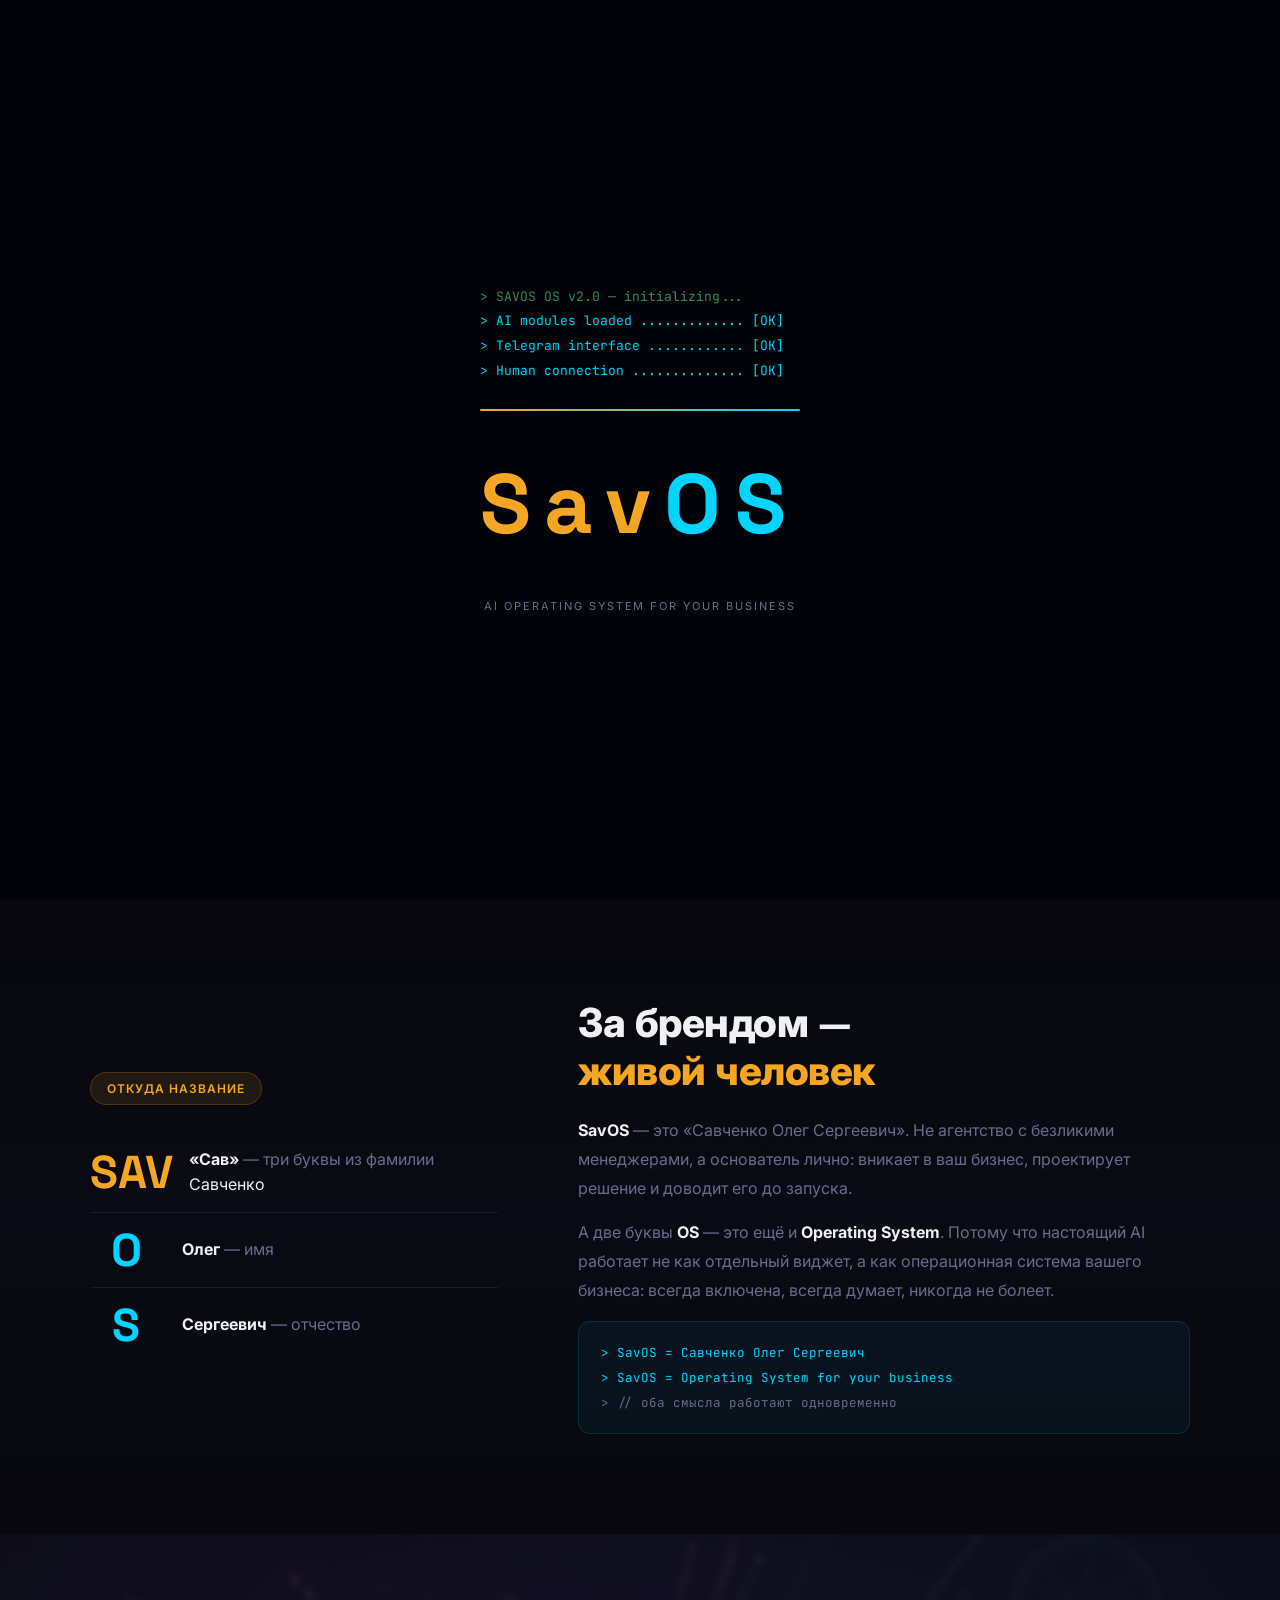
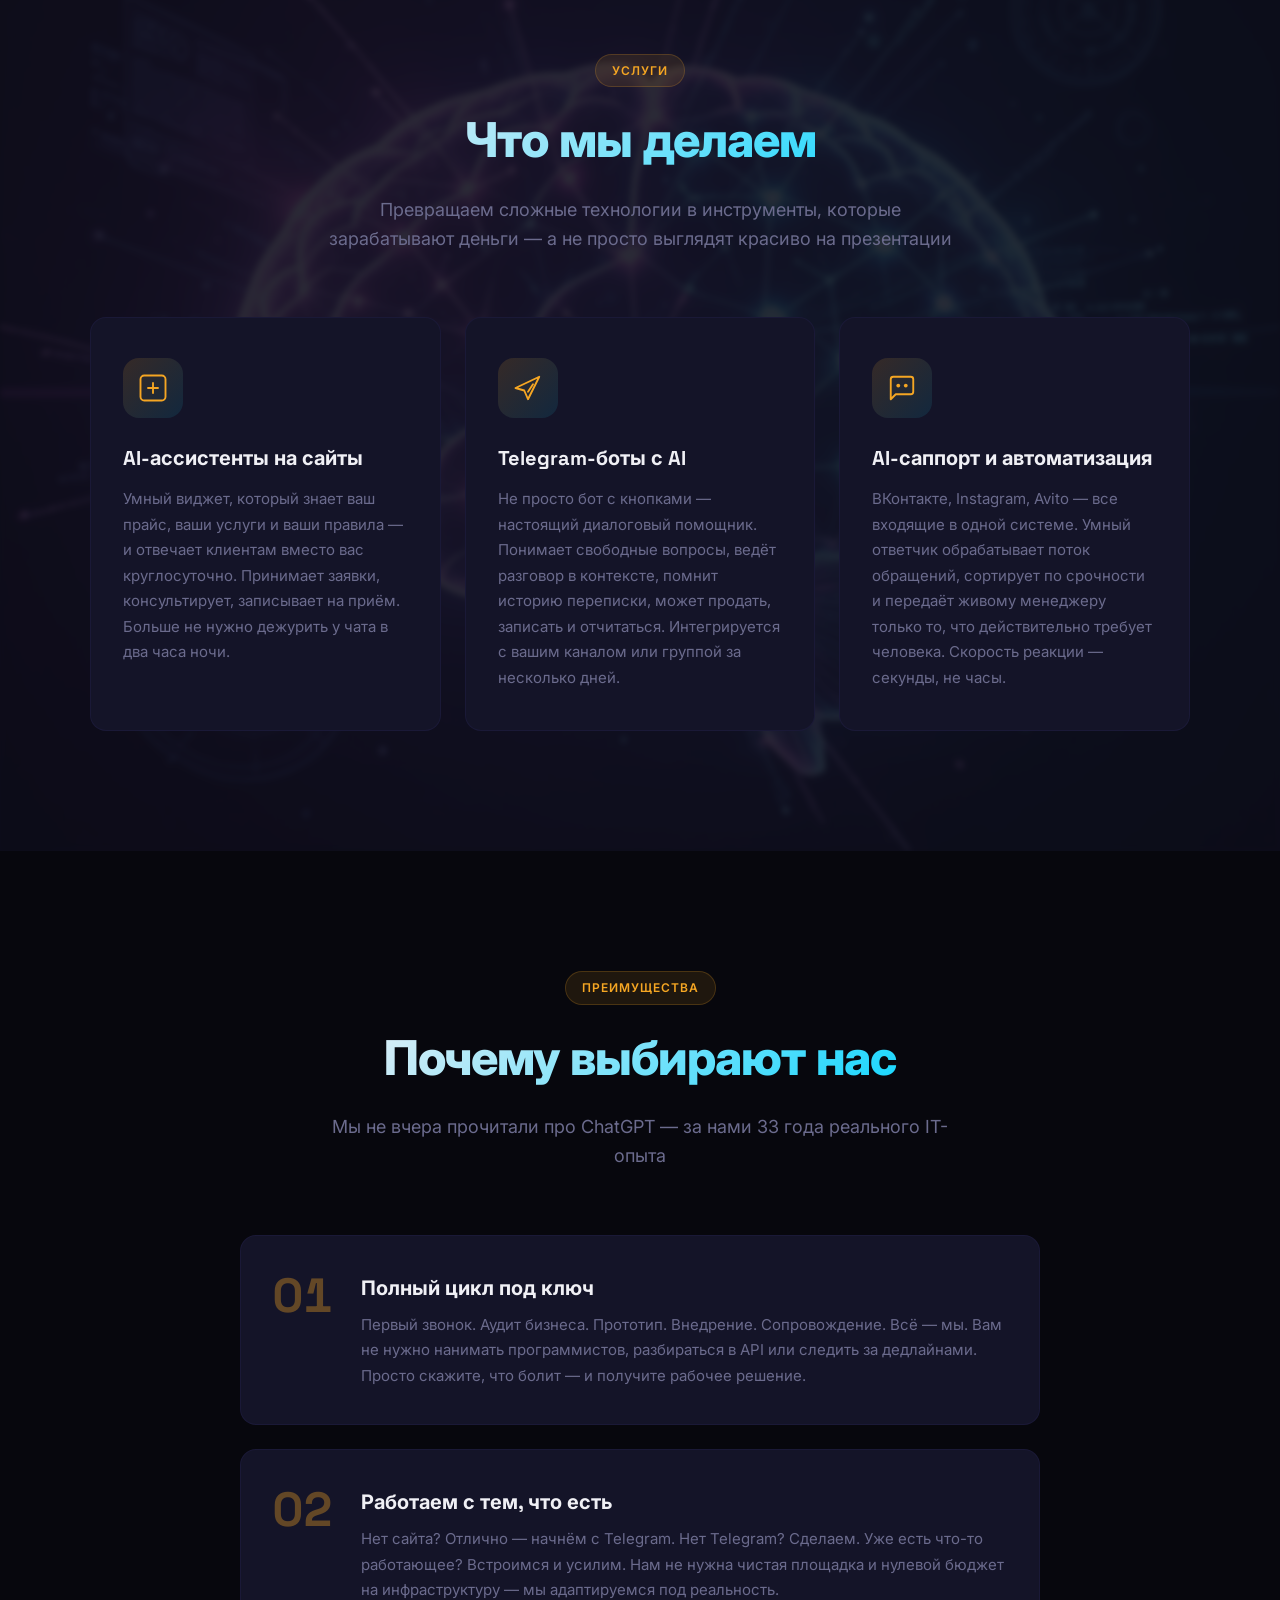
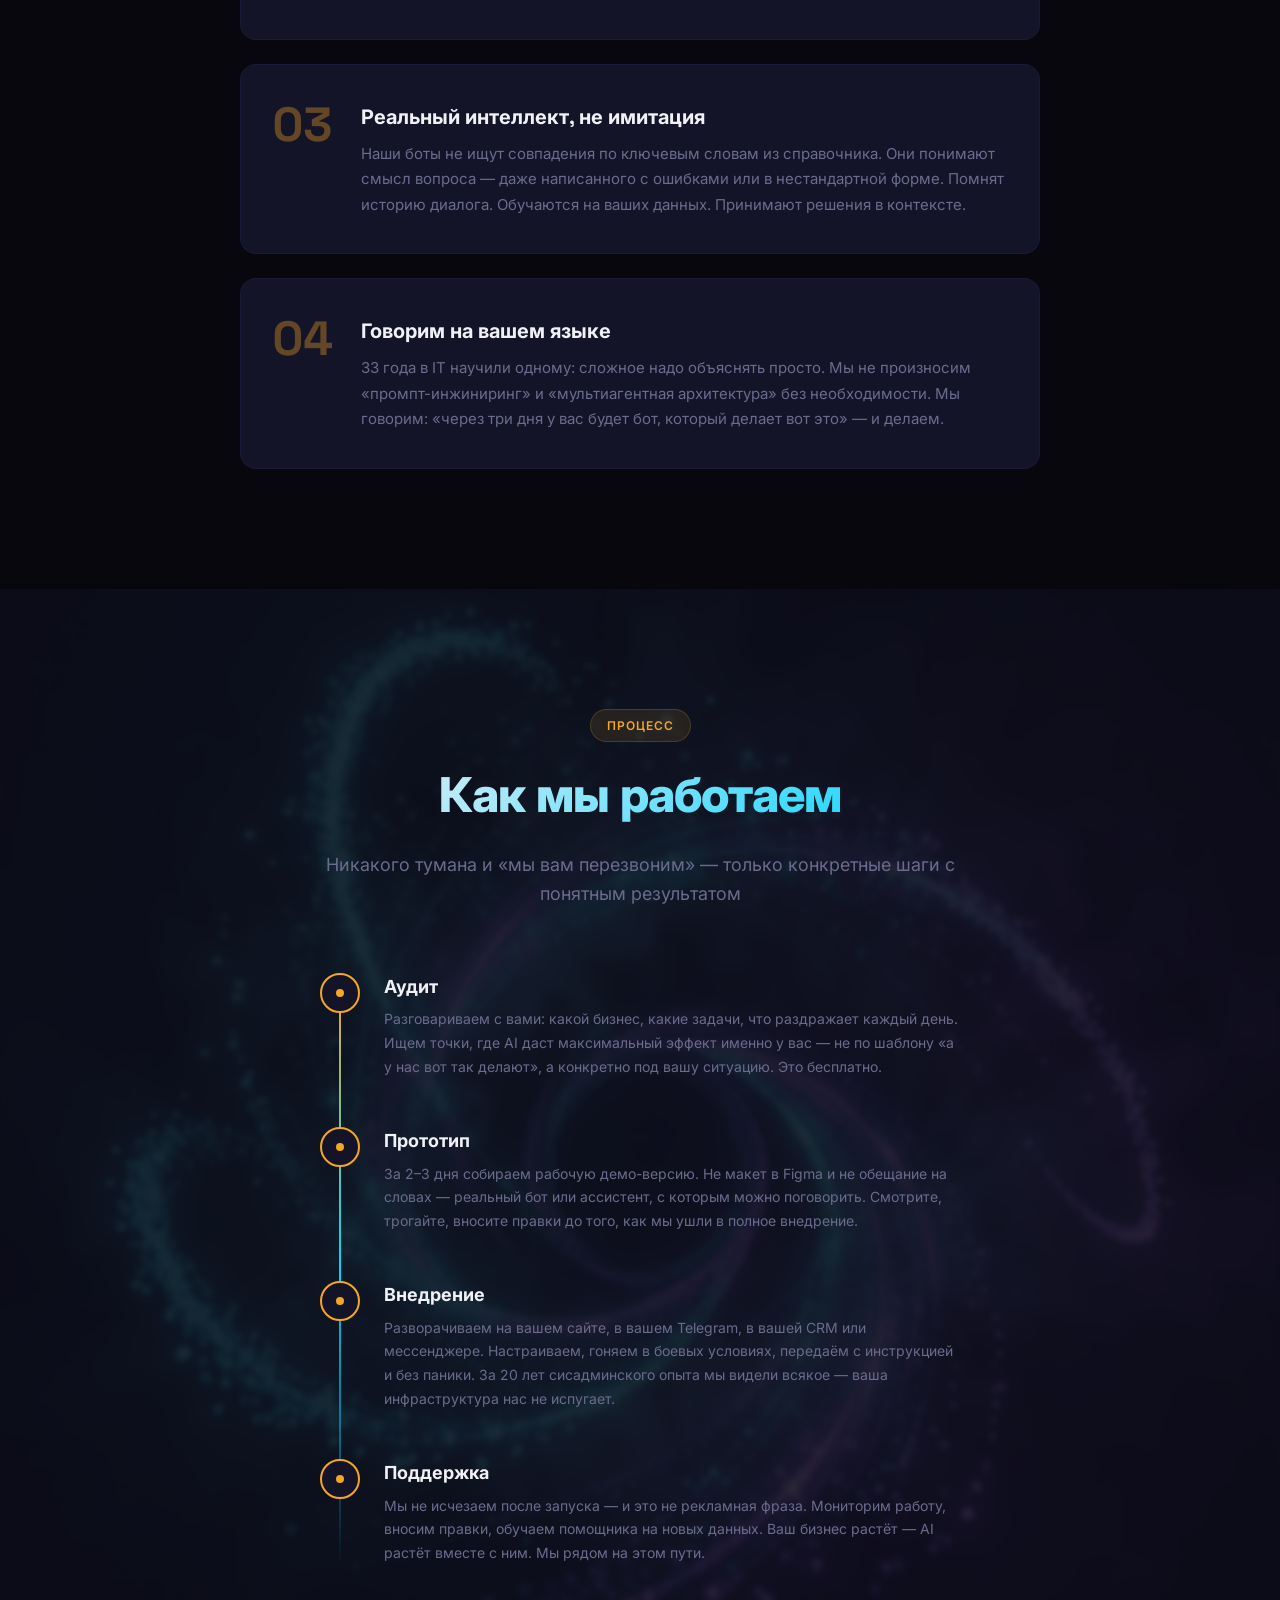
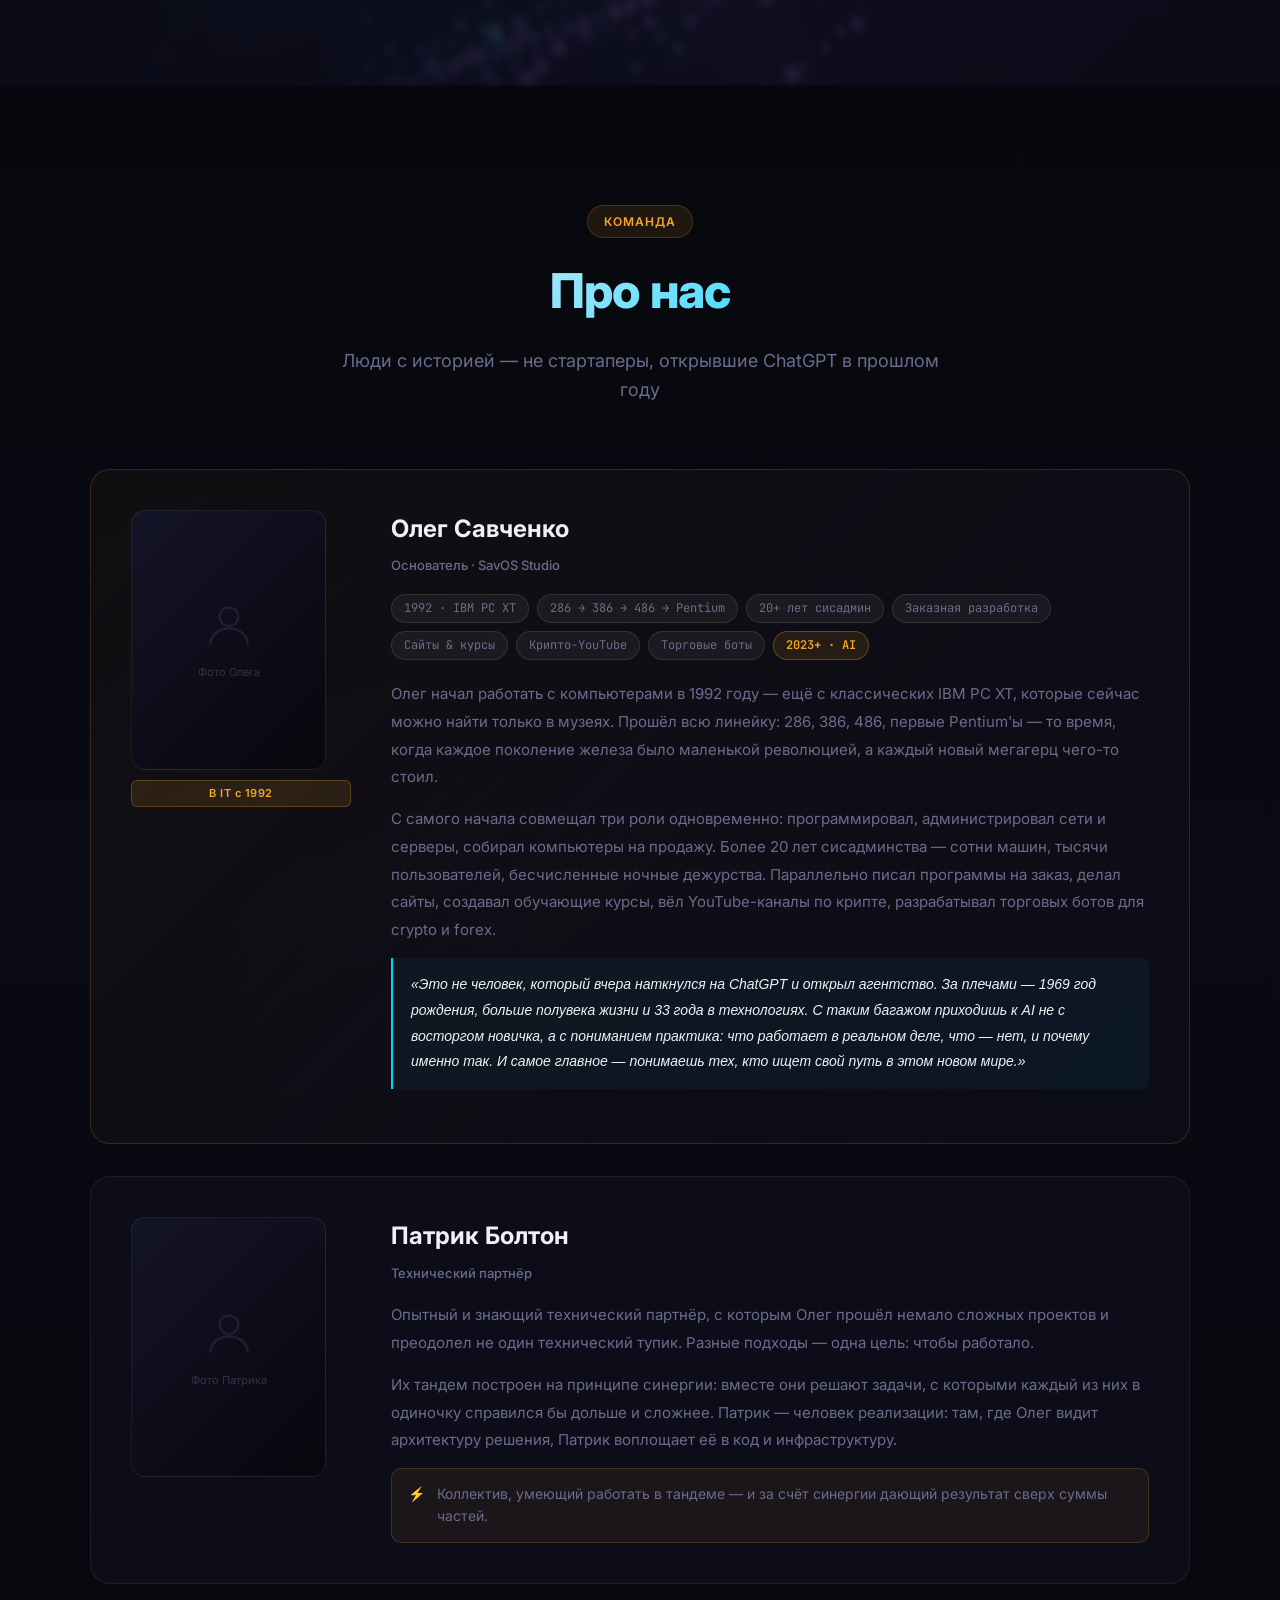
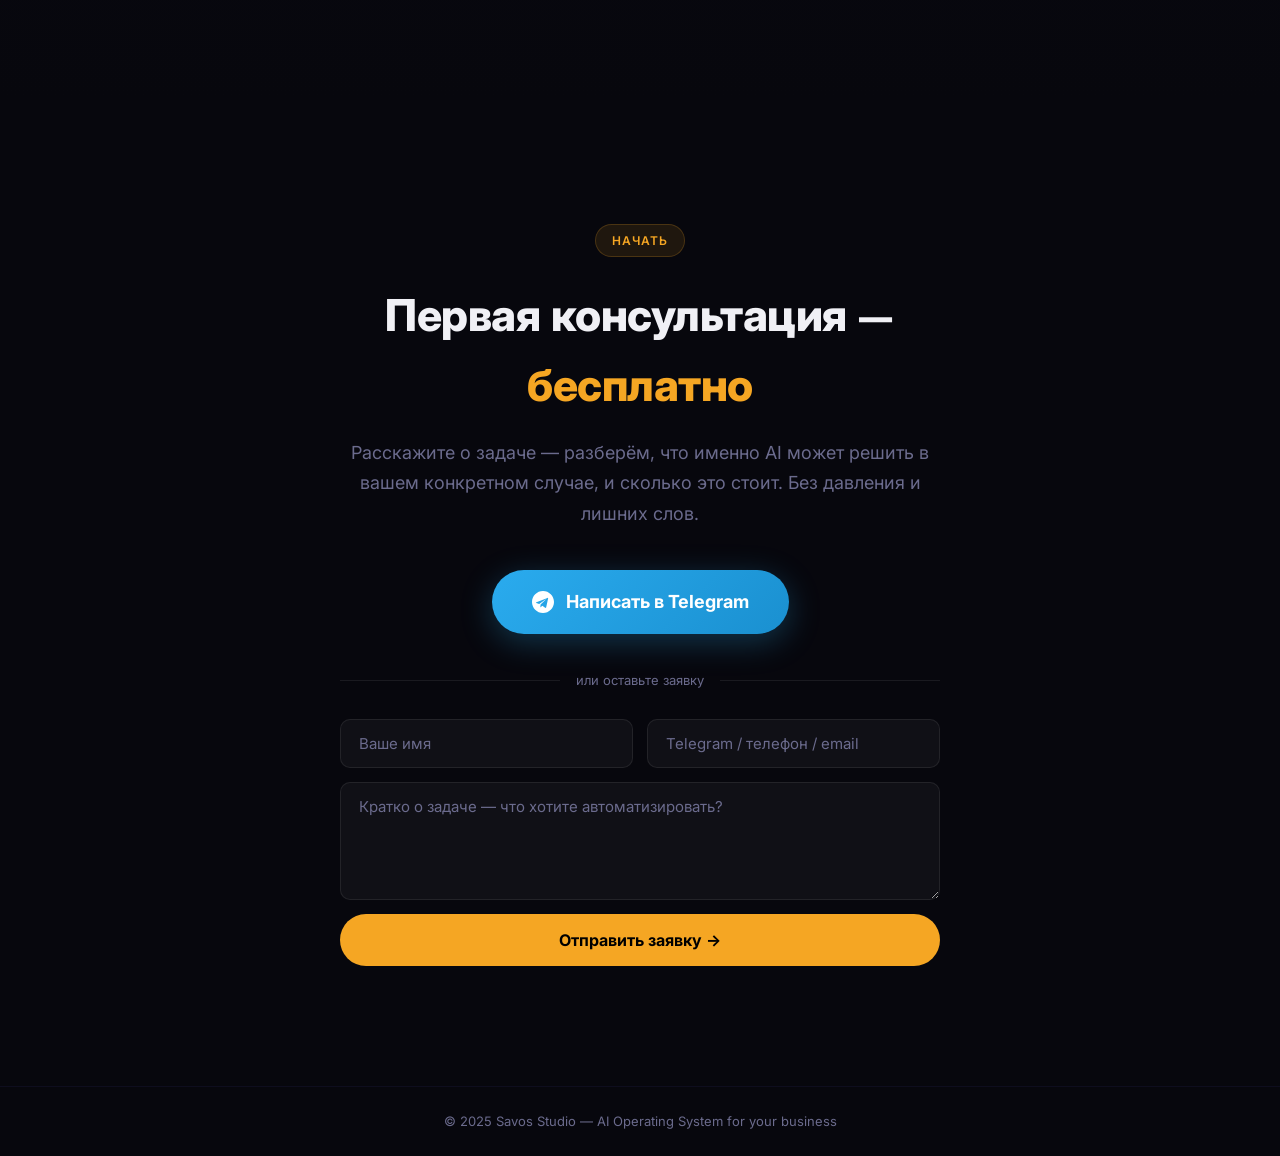
==== commit cd569304: "Copy & team section overhaul: Oleg's full bio, Patrick, improved copy throughout - Hero badge: "33 г" ====
--- a/index.html
+++ b/index.html
@@ -4,9 +4,9 @@
     <meta charset="UTF-8">
     <meta name="viewport" content="width=device-width, initial-scale=1.0">
     <title>Savos Studio — AI под ключ</title>
-    <meta name="description" content="Внедряем AI-помощников в Telegram, на сайты и в соцсети — от простого бота до интеллектуального секретаря. SavOS Studio, Олег Савченко.">
+    <meta name="description" content="Внедряем AI-помощников в Telegram, на сайты и в соцсети — от простого бота до интеллектуального секретаря. SavOS Studio, Олег Савченко. 33 года в IT.">
     <meta property="og:title" content="Savos Studio — AI под ключ">
-    <meta property="og:description" content="Telegram-боты, умный секретарь, AI-поддержка. От идеи до работающего решения.">
+    <meta property="og:description" content="Telegram-боты, умный секретарь, AI-поддержка. Прототип — за 2–3 дня. 33 года реального IT-опыта.">
     <meta property="og:url" content="https://savos.ru">
     <link rel="preconnect" href="https://fonts.googleapis.com">
     <link rel="preconnect" href="https://fonts.gstatic.com" crossorigin>
@@ -36,10 +36,10 @@
             <li><a href="#services">Услуги</a></li>
             <li><a href="#advantages">Преимущества</a></li>
             <li><a href="#process">Процесс</a></li>
+            <li><a href="#about">О нас</a></li>
             <li><a href="#contacts">Контакты</a></li>
         </ul>
-        <!-- ЗАМЕНИТЕ t.me/savos НА ВАШ TELEGRAM USERNAME -->
-        <a href="https://t.me/savos" class="nav-cta" target="_blank" rel="noopener">Telegram</a>
+        <a href="https://t.me/SavosRU" class="nav-cta" target="_blank" rel="noopener">Telegram</a>
         <button class="nav-toggle" id="navToggle" aria-label="Меню">
             <span></span><span></span><span></span>
         </button>
@@ -53,19 +53,18 @@
     <div class="hero-content">
         <div class="hero-badge">
             <span class="hero-dot"></span>
-            Принимаем проекты &nbsp;&middot;&nbsp; AI под ключ
+            33 года в IT &nbsp;&middot;&nbsp; Прототип за 2–3 дня
         </div>
         <h1 class="hero-title">
             <span class="title-line">Искусственный интеллект</span>
             <span class="title-line accent">под ключ</span>
         </h1>
         <p class="hero-subtitle">
-            Внедряем AI-помощников на сайты, в Telegram и соцсети —<br>
-            от идеи до работающего решения
+            Внедряем AI-помощников на сайты, в Telegram и соцсети.<br>
+            Прошли путь от IBM XT до нейросетей — и знаем, что работает на практике.
         </p>
         <div class="hero-ctas">
-            <!-- ЗАМЕНИТЕ t.me/savos НА ВАШ TELEGRAM USERNAME -->
-            <a href="https://t.me/savos" class="btn-primary" target="_blank" rel="noopener">
+            <a href="https://t.me/SavosRU" class="btn-primary" target="_blank" rel="noopener">
                 <svg width="18" height="18" viewBox="0 0 24 24" fill="currentColor" aria-hidden="true">
                     <path d="M12 0C5.373 0 0 5.373 0 12s5.373 12 12 12 12-5.373 12-12S18.627 0 12 0zm5.562 8.069-2.07 9.754c-.152.677-.557.843-1.128.524l-3.114-2.295-1.503 1.446c-.166.166-.306.306-.627.306l.224-3.174 5.784-5.228c.251-.224-.055-.348-.39-.124L7.8 14.08l-3.06-.956c-.665-.208-.679-.665.139-.984l11.966-4.612c.553-.2 1.037.135.717.541z"/>
                 </svg>
@@ -102,7 +101,7 @@
             </div>
             <div class="name-right">
                 <h2 class="name-heading">За брендом —<br><span class="accent-gold">живой человек</span></h2>
-                <p><strong>SavOS</strong> — это «Савченко Олег Сергеевич». Не агентство с безликими менеджерами, а я лично: вникаю в ваш бизнес, проектирую решение и довожу его до запуска.</p>
+                <p><strong>SavOS</strong> — это «Савченко Олег Сергеевич». Не агентство с безликими менеджерами, а основатель лично: вникает в ваш бизнес, проектирует решение и доводит его до запуска.</p>
                 <p>А две буквы <strong class="accent-cyan">OS</strong> — это ещё и <strong>Operating System</strong>. Потому что настоящий AI работает не как отдельный виджет, а как операционная система вашего бизнеса: всегда включена, всегда думает, никогда не болеет.</p>
                 <div class="mono-hint">
                     <span>&gt; SavOS = Савченко Олег Сергеевич</span>
@@ -119,7 +118,7 @@
     <div class="section-header">
         <span class="section-tag">Услуги</span>
         <h2>Что мы делаем</h2>
-        <p class="section-desc">Превращаем сложные технологии в работающие инструменты для вашего бизнеса</p>
+        <p class="section-desc">Превращаем сложные технологии в инструменты, которые зарабатывают деньги — а не просто выглядят красиво на презентации</p>
     </div>
     <div class="services-grid">
         <div class="service-card" data-delay="0">
@@ -130,7 +129,7 @@
                 </svg>
             </div>
             <h3>AI-ассистенты на сайты</h3>
-            <p>Умные помощники, которые отвечают на вопросы клиентов, консультируют по товарам и услугам, принимают заявки — 24/7, без выходных.</p>
+            <p>Умный виджет, который знает ваш прайс, ваши услуги и ваши правила — и отвечает клиентам вместо вас круглосуточно. Принимает заявки, консультирует, записывает на приём. Больше не нужно дежурить у чата в два часа ночи.</p>
         </div>
         <div class="service-card" data-delay="100">
             <div class="card-icon">
@@ -140,7 +139,7 @@
                 </svg>
             </div>
             <h3>Telegram-боты с AI</h3>
-            <p>Интеллектуальные секретари для вашего канала или чата: от автоматической поддержки до полноценного диалогового ассистента.</p>
+            <p>Не просто бот с кнопками — настоящий диалоговый помощник. Понимает свободные вопросы, ведёт разговор в контексте, помнит историю переписки, может продать, записать и отчитаться. Интегрируется с вашим каналом или группой за несколько дней.</p>
         </div>
         <div class="service-card" data-delay="200">
             <div class="card-icon">
@@ -151,7 +150,7 @@
                 </svg>
             </div>
             <h3>AI-саппорт и автоматизация</h3>
-            <p>Внедряем умные автоответчики в ВК, Instagram и другие площадки. Разгружаем живых операторов, ускоряем реакции.</p>
+            <p>ВКонтакте, Instagram, Avito — все входящие в одной системе. Умный ответчик обрабатывает поток обращений, сортирует по срочности и передаёт живому менеджеру только то, что действительно требует человека. Скорость реакции — секунды, не часы.</p>
         </div>
     </div>
 </section>
@@ -160,34 +159,35 @@
     <div class="section-header">
         <span class="section-tag">Преимущества</span>
         <h2>Почему выбирают нас</h2>
+        <p class="section-desc">Мы не вчера прочитали про ChatGPT — за нами 33 года реального IT-опыта</p>
     </div>
     <div class="advantages-content">
         <div class="advantage-item">
             <div class="advantage-num">01</div>
             <div class="advantage-text">
                 <h3>Полный цикл под ключ</h3>
-                <p>От первой консультации до запуска и сопровождения. Вам не нужно разбираться в технических деталях — мы берём всё на себя.</p>
+                <p>Первый звонок. Аудит бизнеса. Прототип. Внедрение. Сопровождение. Всё — мы. Вам не нужно нанимать программистов, разбираться в API или следить за дедлайнами. Просто скажите, что болит — и получите рабочее решение.</p>
             </div>
         </div>
         <div class="advantage-item">
             <div class="advantage-num">02</div>
             <div class="advantage-text">
-                <h3>Для любого уровня</h3>
-                <p>Нет сайта? Есть только Telegram-канал? Не проблема. Мы адаптируем решение под то, что у вас уже есть. Не нужно ничего докупать.</p>
+                <h3>Работаем с тем, что есть</h3>
+                <p>Нет сайта? Отлично — начнём с Telegram. Нет Telegram? Сделаем. Уже есть что-то работающее? Встроимся и усилим. Нам не нужна чистая площадка и нулевой бюджет на инфраструктуру — мы адаптируемся под реальность.</p>
             </div>
         </div>
         <div class="advantage-item">
             <div class="advantage-num">03</div>
             <div class="advantage-text">
-                <h3>Реальный интеллект</h3>
-                <p>Не бот по кнопкам и не вопрос-ответ из справочника. Наши помощники понимают контекст, учатся на истории диалогов и принимают решения.</p>
+                <h3>Реальный интеллект, не имитация</h3>
+                <p>Наши боты не ищут совпадения по ключевым словам из справочника. Они понимают смысл вопроса — даже написанного с ошибками или в нестандартной форме. Помнят историю диалога. Обучаются на ваших данных. Принимают решения в контексте.</p>
             </div>
         </div>
         <div class="advantage-item">
             <div class="advantage-num">04</div>
             <div class="advantage-text">
-                <h3>Делаем сложное — простым</h3>
-                <p>Расскажем на человеческом языке, покажем на прототипе, внедрим без боли. Даже если вам «за 50» и вы никогда не работали с AI.</p>
+                <h3>Говорим на вашем языке</h3>
+                <p>33 года в IT научили одному: сложное надо объяснять просто. Мы не произносим «промпт-инжиниринг» и «мультиагентная архитектура» без необходимости. Мы говорим: «через три дня у вас будет бот, который делает вот это» — и делаем.</p>
             </div>
         </div>
     </div>
@@ -198,72 +198,110 @@
     <div class="section-header">
         <span class="section-tag">Процесс</span>
         <h2>Как мы работаем</h2>
+        <p class="section-desc">Никакого тумана и «мы вам перезвоним» — только конкретные шаги с понятным результатом</p>
     </div>
     <div class="process-steps">
         <div class="step">
             <div class="step-dot"></div>
             <div class="step-content">
                 <h3>Аудит</h3>
-                <p>Разбираем ваши задачи, текущие процессы и точки роста. Понимаем, где AI даст максимальный эффект.</p>
+                <p>Разговариваем с вами: какой бизнес, какие задачи, что раздражает каждый день. Ищем точки, где AI даст максимальный эффект именно у вас — не по шаблону «а у нас вот так делают», а конкретно под вашу ситуацию. Это бесплатно.</p>
             </div>
         </div>
         <div class="step">
             <div class="step-dot"></div>
             <div class="step-content">
                 <h3>Прототип</h3>
-                <p>За 2–3 дня собираем демо-версию. Вы видите, как это будет работать, и вносите правки до запуска.</p>
+                <p>За 2–3 дня собираем рабочую демо-версию. Не макет в Figma и не обещание на словах — реальный бот или ассистент, с которым можно поговорить. Смотрите, трогайте, вносите правки до того, как мы ушли в полное внедрение.</p>
             </div>
         </div>
         <div class="step">
             <div class="step-dot"></div>
             <div class="step-content">
                 <h3>Внедрение</h3>
-                <p>Интегрируем решение в вашу инфраструктуру: сайт, Telegram, соцсети. Настраиваем, тестируем, запускаем.</p>
+                <p>Разворачиваем на вашем сайте, в вашем Telegram, в вашей CRM или мессенджере. Настраиваем, гоняем в боевых условиях, передаём с инструкцией и без паники. За 20 лет сисадминского опыта мы видели всякое — ваша инфраструктура нас не испугает.</p>
             </div>
         </div>
         <div class="step">
             <div class="step-dot"></div>
             <div class="step-content">
                 <h3>Поддержка</h3>
-                <p>Сопровождаем после запуска. Дорабатываем, обучаем, масштабируем по мере роста вашего бизнеса.</p>
+                <p>Мы не исчезаем после запуска — и это не рекламная фраза. Мониторим работу, вносим правки, обучаем помощника на новых данных. Ваш бизнес растёт — AI растёт вместе с ним. Мы рядом на этом пути.</p>
             </div>
         </div>
     </div>
 </section>
 
 <section class="about" id="about">
-    <div class="about-grid">
-        <div class="about-photo-wrap">
-            <!--
-                Добавить фото: раскомментируйте строку ниже и положите файл в /img/
-                <img src="/img/oleg.jpg" alt="Олег Савченко" class="about-photo-img">
-            -->
-            <div class="about-photo-placeholder">
-                <svg width="72" height="72" viewBox="0 0 24 24" fill="none" stroke="currentColor" stroke-width="1" aria-hidden="true">
-                    <circle cx="12" cy="8" r="4"/><path d="M4 20c0-4 3.6-7 8-7s8 3 8 7"/>
-                </svg>
-                <span>Здесь будет<br>ваше фото</span>
-            </div>
-        </div>
-        <div class="about-text">
-            <span class="section-tag">Основатель</span>
-            <h2 class="about-heading">Меня зовут<br><span class="accent-gold">Олег Савченко</span></h2>
-            <p>Я занялся внедрением AI, потому что сам видел: бизнес тонет в рутине. Одни и те же вопросы в чатах, пропущенные заявки, менеджеры которые делают работу компьютера. Это можно и нужно исправить.</p>
-            <p><strong>SavOS Studio — это не агентство с десятками субподрядчиков.</strong> Это я и моя команда, с одним принципом: каждый клиент получает решение, которое работает именно у него, а не шаблон из «базового пакета».</p>
-            <div class="about-values">
-                <div class="about-val">
-                    <span class="val-ico">🤝</span>
-                    <div><strong>Долгосрочные отношения</strong><span>Я не исчезаю после сдачи проекта. Я на связи — это не рекламная фраза.</span></div>
-                </div>
-                <div class="about-val">
-                    <span class="val-ico">🎯</span>
-                    <div><strong>Результат, не технология</strong><span>Вам важно чтобы работало, а не какая модель под капотом.</span></div>
-                </div>
-                <div class="about-val">
-                    <span class="val-ico">💡</span>
-                    <div><strong>Честность</strong><span>Если задача не требует AI — скажу прямо и предложу дешевле.</span></div>
-                </div>
-            </div>
+    <div class="about-container">
+        <div class="section-header">
+            <span class="section-tag">Команда</span>
+            <h2>Про нас</h2>
+            <p class="section-desc">Люди с историей — не стартаперы, открывшие ChatGPT в прошлом году</p>
+        </div>
+        <div class="team-grid">
+
+            <div class="team-card featured">
+                <div class="team-photo-wrap">
+                    <!--
+                        Добавить фото: положите файл в /img/ и раскомментируйте:
+                        <img src="/img/oleg.jpg" alt="Олег Савченко" class="team-photo-img">
+                    -->
+                    <div class="team-photo-placeholder">
+                        <svg width="56" height="56" viewBox="0 0 24 24" fill="none" stroke="currentColor" stroke-width="1" aria-hidden="true">
+                            <circle cx="12" cy="8" r="4"/><path d="M4 20c0-4 3.6-7 8-7s8 3 8 7"/>
+                        </svg>
+                        <span>Фото Олега</span>
+                    </div>
+                    <div class="team-since">В IT с 1992</div>
+                </div>
+                <div class="team-info">
+                    <div class="team-header">
+                        <h3>Олег Савченко</h3>
+                        <span class="team-role">Основатель &middot; SavOS Studio</span>
+                    </div>
+                    <div class="team-timeline">
+                        <span class="tt-chip">1992 &middot; IBM PC XT</span>
+                        <span class="tt-chip">286 → 386 → 486 → Pentium</span>
+                        <span class="tt-chip">20+ лет сисадмин</span>
+                        <span class="tt-chip">Заказная разработка</span>
+                        <span class="tt-chip">Сайты &amp; курсы</span>
+                        <span class="tt-chip">Крипто-YouTube</span>
+                        <span class="tt-chip">Торговые боты</span>
+                        <span class="tt-chip accent">2023+ &middot; AI</span>
+                    </div>
+                    <p>Олег начал работать с компьютерами в 1992 году — ещё с классических IBM PC XT, которые сейчас можно найти только в музеях. Прошёл всю линейку: 286, 386, 486, первые Pentium'ы — то время, когда каждое поколение железа было маленькой революцией, а каждый новый мегагерц чего-то стоил.</p>
+                    <p>С самого начала совмещал три роли одновременно: программировал, администрировал сети и серверы, собирал компьютеры на продажу. Более 20 лет сисадминства — сотни машин, тысячи пользователей, бесчисленные ночные дежурства. Параллельно писал программы на заказ, делал сайты, создавал обучающие курсы, вёл YouTube-каналы по крипте, разрабатывал торговых ботов для crypto и forex.</p>
+                    <p class="team-quote">«Это не человек, который вчера наткнулся на ChatGPT и открыл агентство. За плечами — 1969 год рождения, больше полувека жизни и 33 года в технологиях. С таким багажом приходишь к AI не с восторгом новичка, а с пониманием практика: что работает в реальном деле, что — нет, и почему именно так. И самое главное — понимаешь тех, кто ищет свой путь в этом новом мире.»</p>
+                </div>
+            </div>
+
+            <div class="team-card">
+                <div class="team-photo-wrap">
+                    <!--
+                        <img src="/img/patrick.jpg" alt="Патрик Болтон" class="team-photo-img">
+                    -->
+                    <div class="team-photo-placeholder">
+                        <svg width="56" height="56" viewBox="0 0 24 24" fill="none" stroke="currentColor" stroke-width="1" aria-hidden="true">
+                            <circle cx="12" cy="8" r="4"/><path d="M4 20c0-4 3.6-7 8-7s8 3 8 7"/>
+                        </svg>
+                        <span>Фото Патрика</span>
+                    </div>
+                </div>
+                <div class="team-info">
+                    <div class="team-header">
+                        <h3>Патрик Болтон</h3>
+                        <span class="team-role">Технический партнёр</span>
+                    </div>
+                    <p>Опытный и знающий технический партнёр, с которым Олег прошёл немало сложных проектов и преодолел не один технический тупик. Разные подходы — одна цель: чтобы работало.</p>
+                    <p>Их тандем построен на принципе синергии: вместе они решают задачи, с которыми каждый из них в одиночку справился бы дольше и сложнее. Патрик — человек реализации: там, где Олег видит архитектуру решения, Патрик воплощает её в код и инфраструктуру.</p>
+                    <div class="team-synergy">
+                        <span class="syn-icon">⚡</span>
+                        <span>Коллектив, умеющий работать в тандеме — и за счёт синергии дающий результат сверх суммы частей.</span>
+                    </div>
+                </div>
+            </div>
+
         </div>
     </div>
 </section>
@@ -271,11 +309,10 @@
 <section class="contacts" id="contacts">
     <div class="contacts-content">
         <span class="section-tag">Начать</span>
-        <h2 class="contacts-heading">Готовы внедрить <span class="accent-gold">AI</span> в ваш бизнес?</h2>
-        <p class="contacts-sub">Напишите мне — обсудим задачу без обязательств и лишних слов.</p>
-
-        <!-- ЗАМЕНИТЕ t.me/savos НА ВАШ TELEGRAM USERNAME -->
-        <a href="https://t.me/savos" class="btn-tg" target="_blank" rel="noopener">
+        <h2 class="contacts-heading">Первая консультация — <span class="accent-gold">бесплатно</span></h2>
+        <p class="contacts-sub">Расскажите о задаче — разберём, что именно AI может решить в вашем конкретном случае, и сколько это стоит. Без давления и лишних слов.</p>
+
+        <a href="https://t.me/SavosRU" class="btn-tg" target="_blank" rel="noopener">
             <svg width="22" height="22" viewBox="0 0 24 24" fill="currentColor" aria-hidden="true">
                 <path d="M12 0C5.373 0 0 5.373 0 12s5.373 12 12 12 12-5.373 12-12S18.627 0 12 0zm5.562 8.069-2.07 9.754c-.152.677-.557.843-1.128.524l-3.114-2.295-1.503 1.446c-.166.166-.306.306-.627.306l.224-3.174 5.784-5.228c.251-.224-.055-.348-.39-.124L7.8 14.08l-3.06-.956c-.665-.208-.679-.665.139-.984l11.966-4.612c.553-.2 1.037.135.717.541z"/>
             </svg>
@@ -297,7 +334,7 @@
 
 <footer class="footer">
     <div class="footer-inner">
-        <p>&copy; 2025 Savos Studio. Все права защищены.</p>
+        <p>&copy; 2025 Savos Studio &mdash; AI Operating System for your business</p>
     </div>
 </footer>
 
--- a/style.css
+++ b/style.css
@@ -541,6 +541,89 @@
 .form-submit:hover{transform:translateY(-2px);box-shadow:0 8px 28px rgba(245,166,35,.4)}
 .form-submit:disabled{opacity:.7;cursor:default;transform:none;box-shadow:none}
 
+/* ---- About / Team ---- */
+.about{padding:120px 24px}
+.about-container{max-width:1100px;margin:0 auto}
+.about-container .section-header{text-align:center;max-width:640px;margin:0 auto 64px}
+.team-grid{display:flex;flex-direction:column;gap:32px}
+.team-card{
+    background:var(--bg2);
+    border:1px solid rgba(255,255,255,.07);
+    border-radius:20px;padding:40px;
+    display:grid;grid-template-columns:220px 1fr;gap:40px;align-items:start;
+    transition:border-color .3s;
+}
+.team-card:hover{border-color:rgba(245,166,35,.2)}
+.team-card.featured{
+    border-color:rgba(245,166,35,.18);
+    background:linear-gradient(135deg,rgba(245,166,35,.04),rgba(13,13,26,.9));
+}
+.team-photo-wrap{position:relative}
+.team-photo-img{
+    width:100%;border-radius:14px;display:block;
+    border:1px solid rgba(255,255,255,.08);
+}
+.team-photo-placeholder{
+    aspect-ratio:3/4;max-height:260px;
+    background:linear-gradient(135deg,var(--bg3),var(--bg));
+    border:1px solid rgba(255,255,255,.08);
+    border-radius:14px;
+    display:flex;flex-direction:column;align-items:center;justify-content:center;
+    gap:10px;color:var(--muted);
+}
+.team-photo-placeholder svg{opacity:.2}
+.team-photo-placeholder span{font-size:11px;opacity:.4;text-align:center}
+.team-since{
+    display:inline-block;
+    background:var(--gold-dim);border:1px solid rgba(245,166,35,.25);
+    color:var(--gold);font-size:11px;font-weight:600;
+    border-radius:6px;padding:4px 10px;margin-top:10px;
+    letter-spacing:.5px;text-align:center;width:100%;
+}
+.team-header{margin-bottom:16px}
+.team-header h3{
+    font-family:var(--font-head);font-size:24px;font-weight:700;
+    margin-bottom:4px;
+}
+.team-role{
+    font-size:13px;color:var(--muted);font-weight:500;
+}
+.team-timeline{
+    display:flex;flex-wrap:wrap;gap:8px;margin-bottom:20px;
+}
+.tt-chip{
+    background:rgba(255,255,255,.05);
+    border:1px solid rgba(255,255,255,.1);
+    border-radius:20px;padding:4px 12px;
+    font-size:12px;color:var(--muted);font-family:var(--font-mono);
+}
+.tt-chip.accent{
+    background:rgba(245,166,35,.1);
+    border-color:rgba(245,166,35,.3);
+    color:var(--gold);font-weight:600;
+}
+.team-info p{
+    font-size:15px;color:var(--muted);line-height:1.85;margin-bottom:14px;
+}
+.team-info p strong{color:var(--text)}
+.team-quote{
+    background:rgba(0,212,255,.05);
+    border-left:2px solid var(--accent2);
+    border-radius:0 8px 8px 0;
+    padding:14px 18px;
+    font-size:14px !important;
+    color:var(--text) !important;
+    font-style:italic;line-height:1.8;margin-top:4px;
+}
+.team-synergy{
+    display:flex;align-items:flex-start;gap:12px;
+    background:rgba(245,166,35,.06);
+    border:1px solid rgba(245,166,35,.2);
+    border-radius:10px;padding:14px 16px;margin-top:8px;
+}
+.syn-icon{font-size:18px;flex-shrink:0}
+.team-synergy span{font-size:14px;color:var(--muted);line-height:1.6}
+
 /* ---- Footer ---- */
 .footer{border-top:1px solid rgba(108,92,231,.08);padding:24px}
 .footer-inner{
@@ -551,8 +634,9 @@
 /* ---- Responsive ---- */
 @media(max-width:900px){
     .name-grid{grid-template-columns:1fr;gap:48px}
-    .about-grid{grid-template-columns:1fr}
-    .about-photo-placeholder{max-width:280px;aspect-ratio:1;margin:0 auto}
+    .team-card{grid-template-columns:1fr}
+    .team-photo-placeholder{max-height:180px;aspect-ratio:16/9}
+    .team-since{width:auto;display:inline-block}
 }
 @media(max-width:768px){
     section{padding:80px 20px}
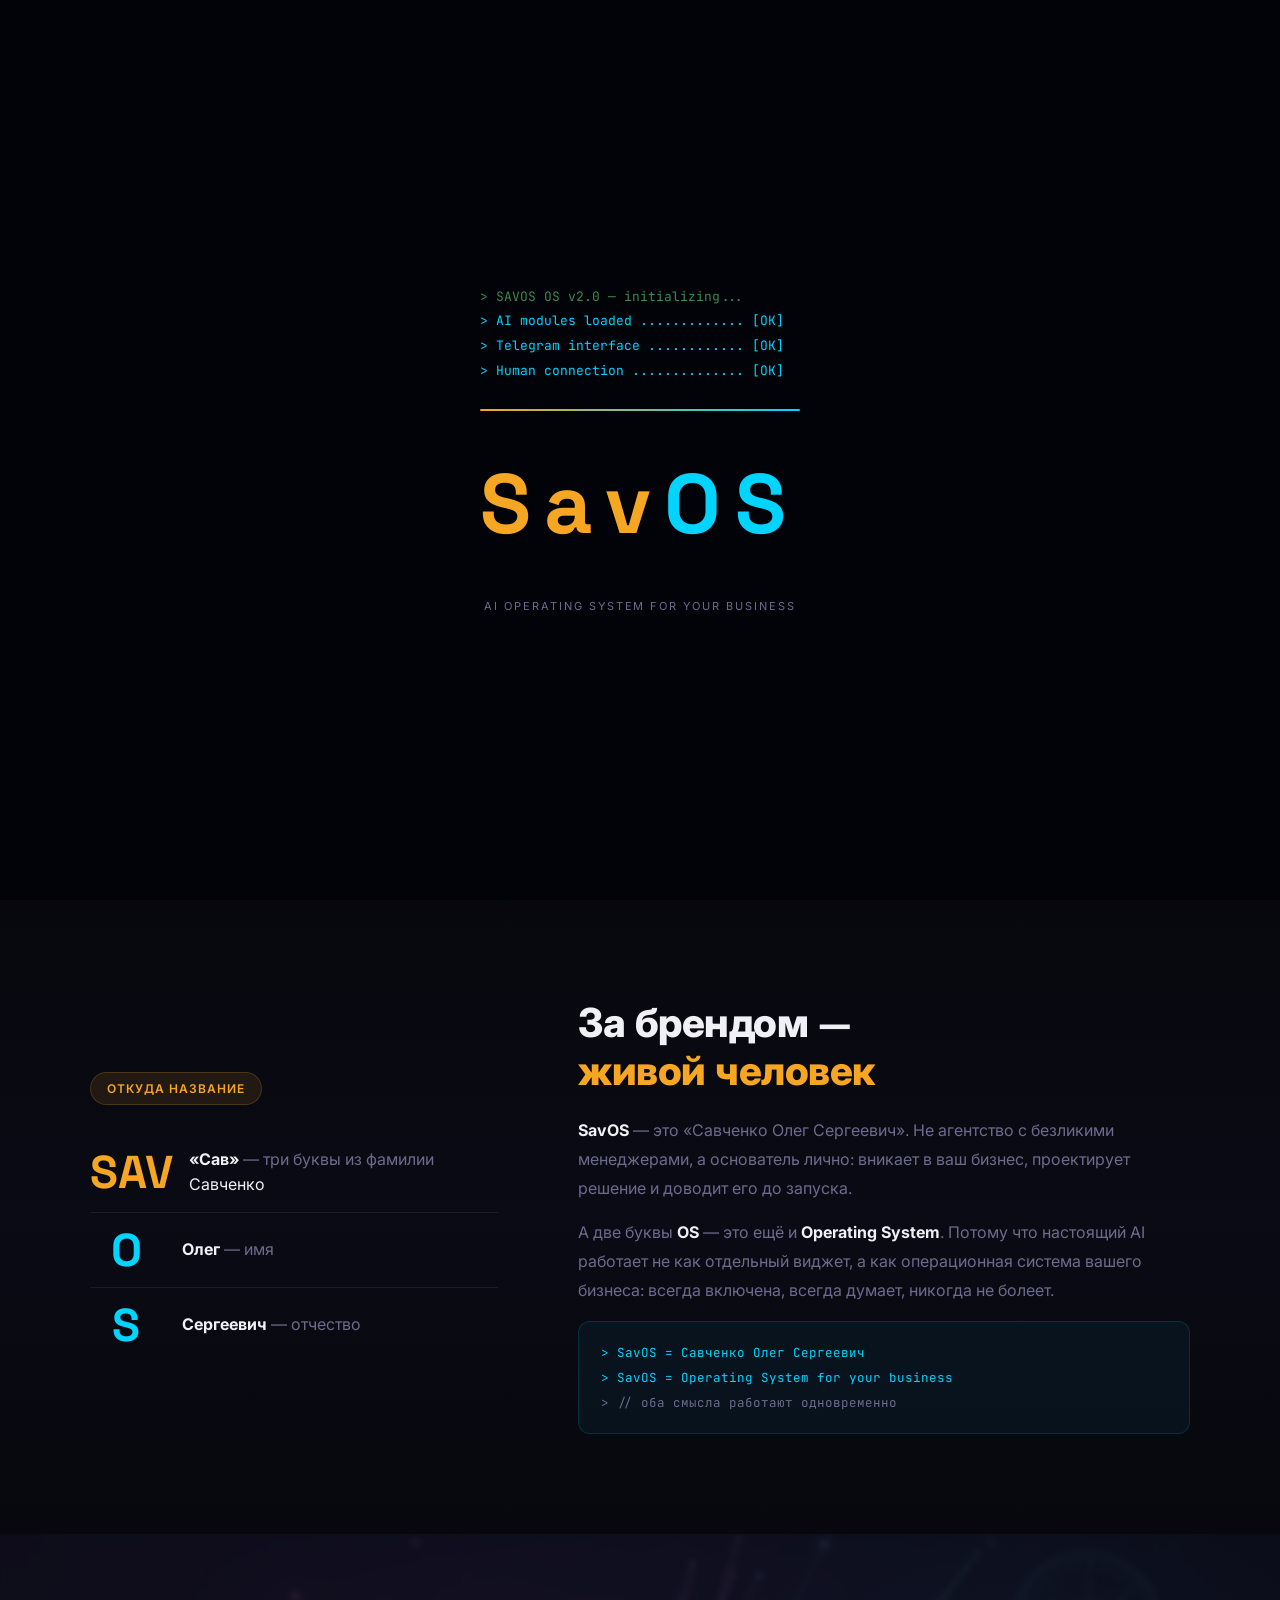
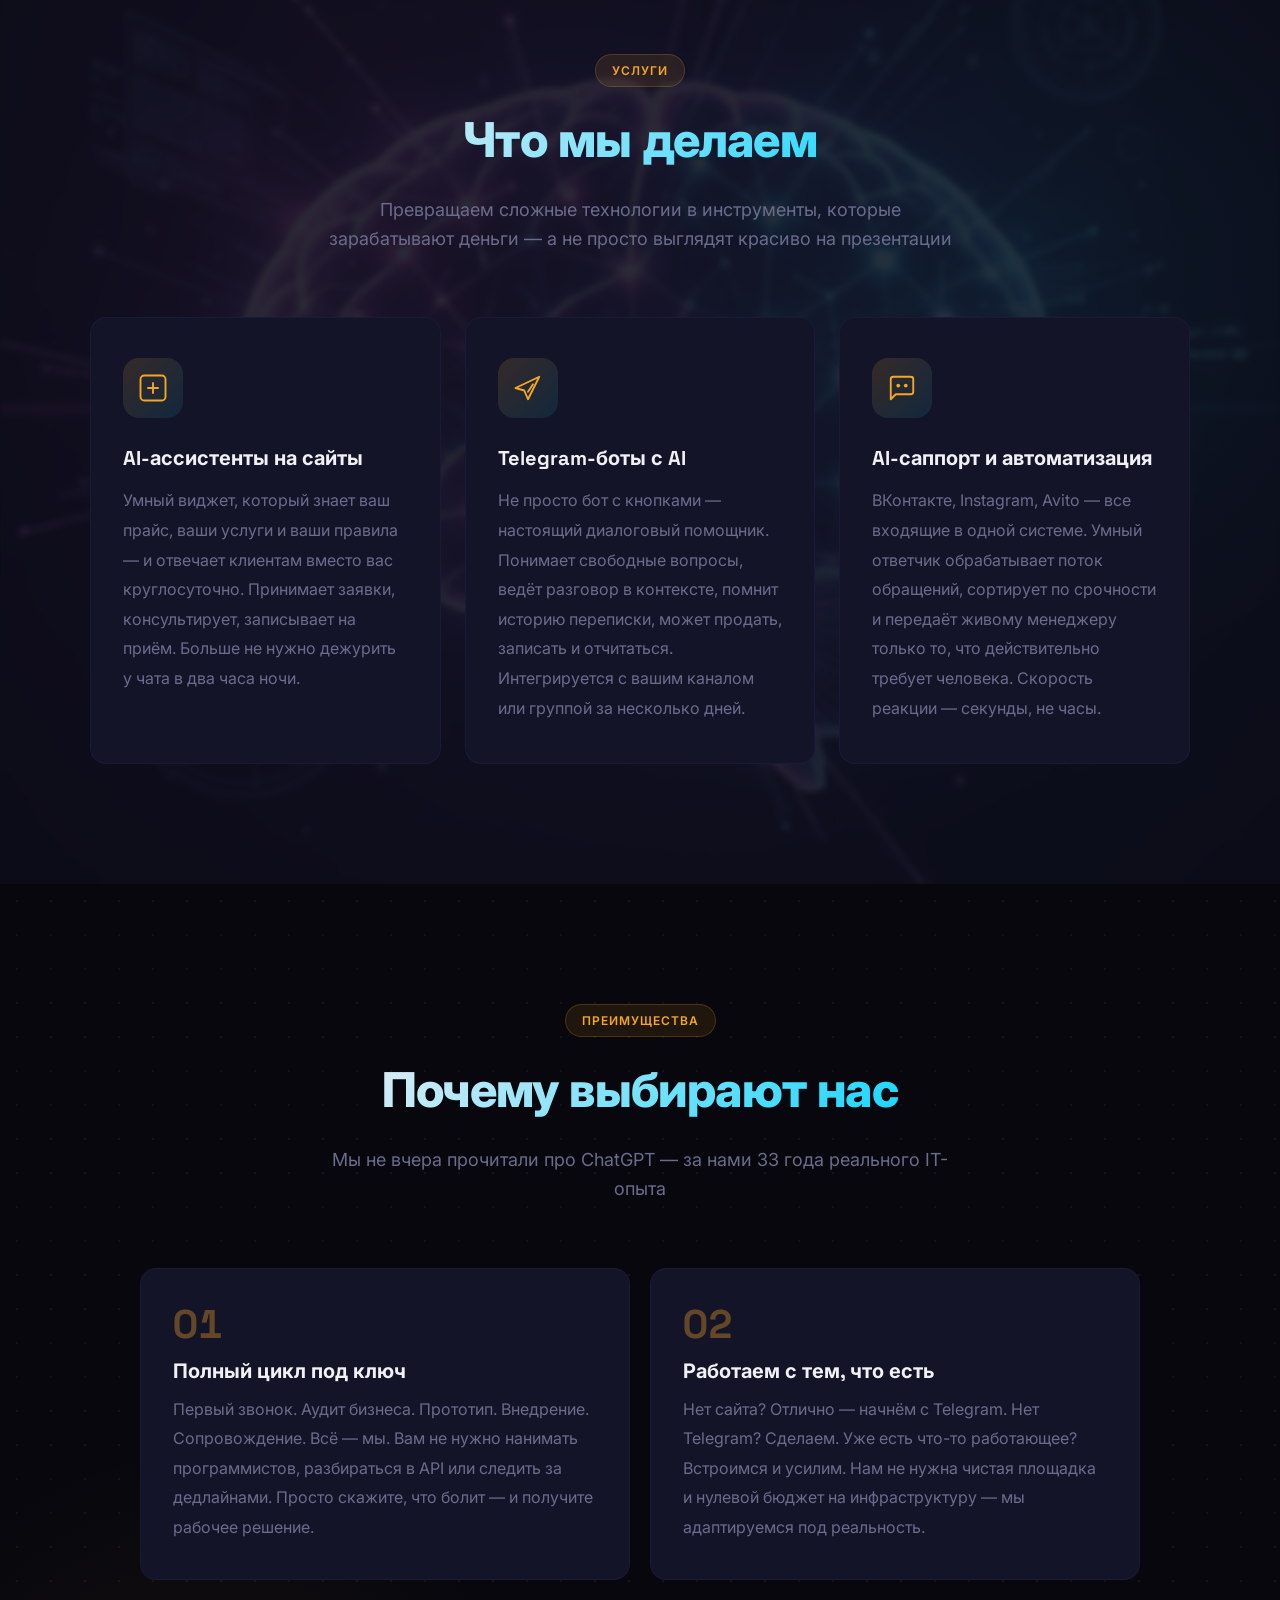
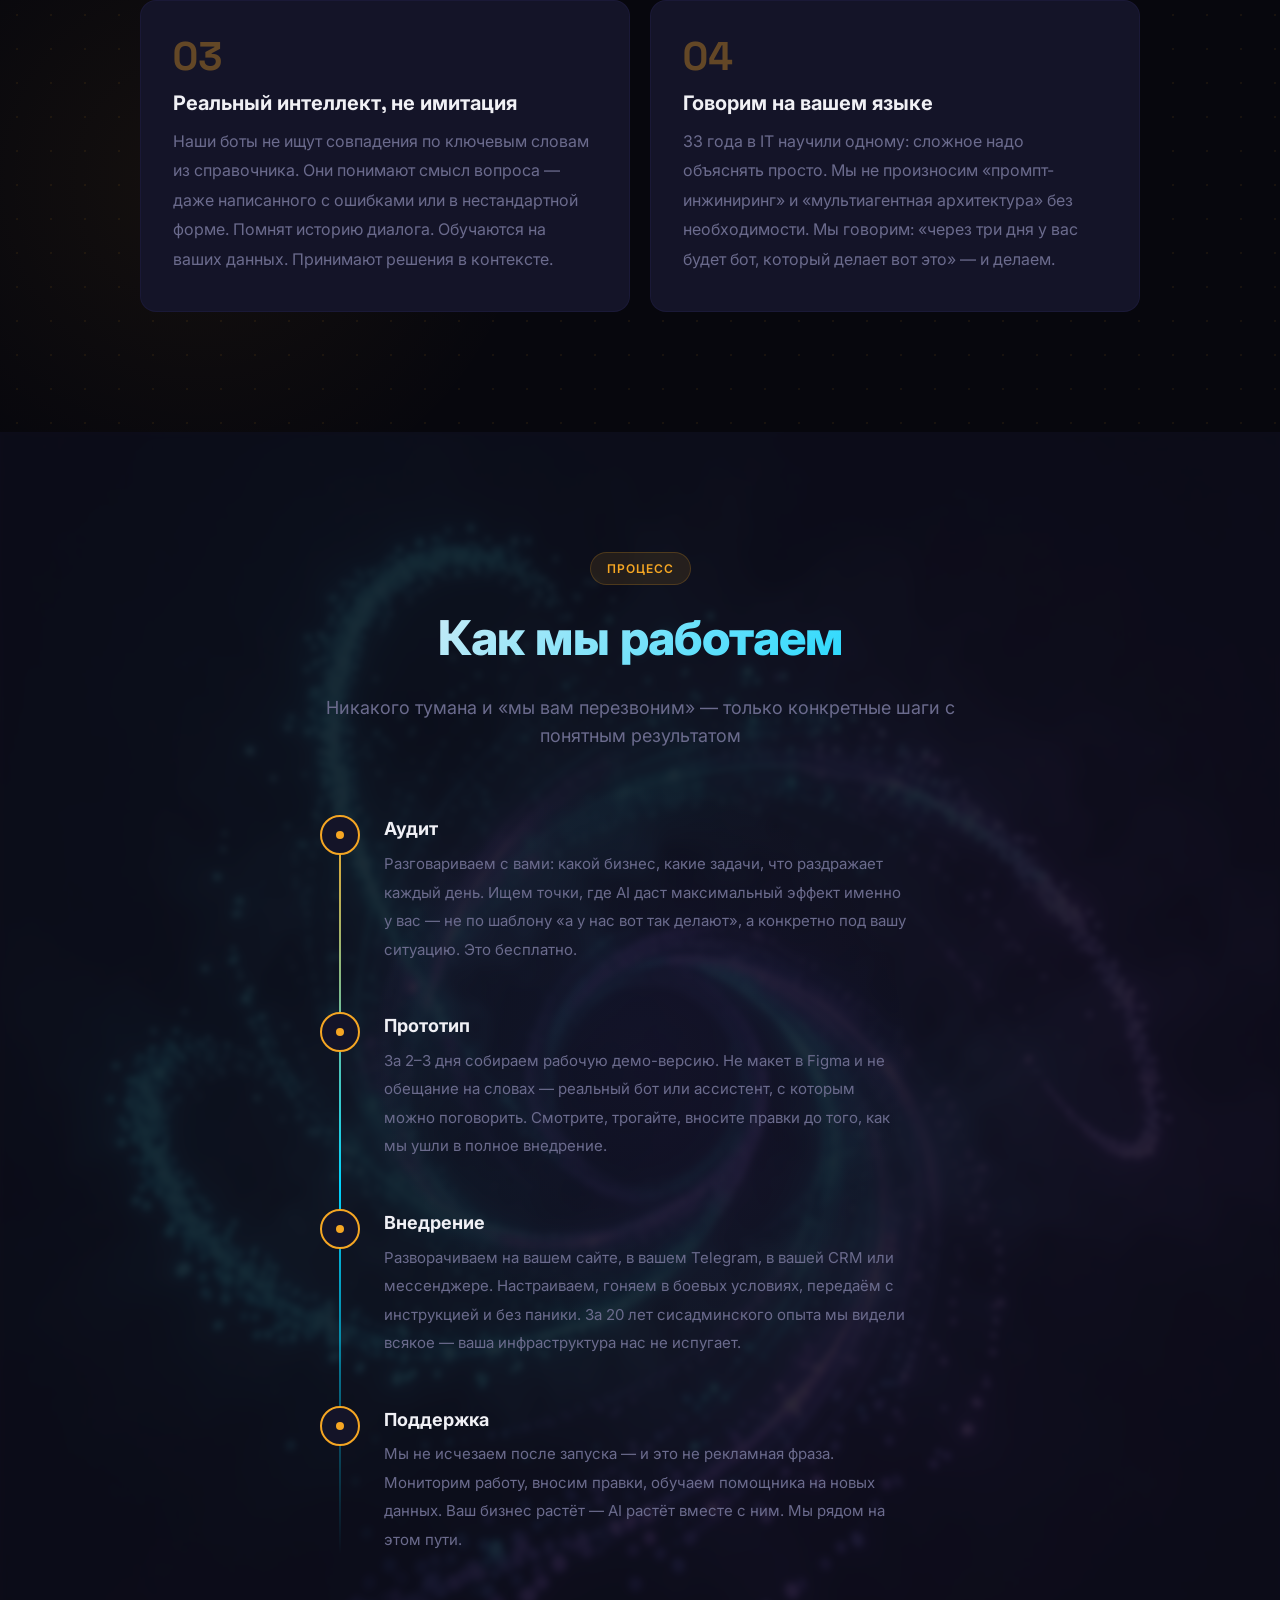
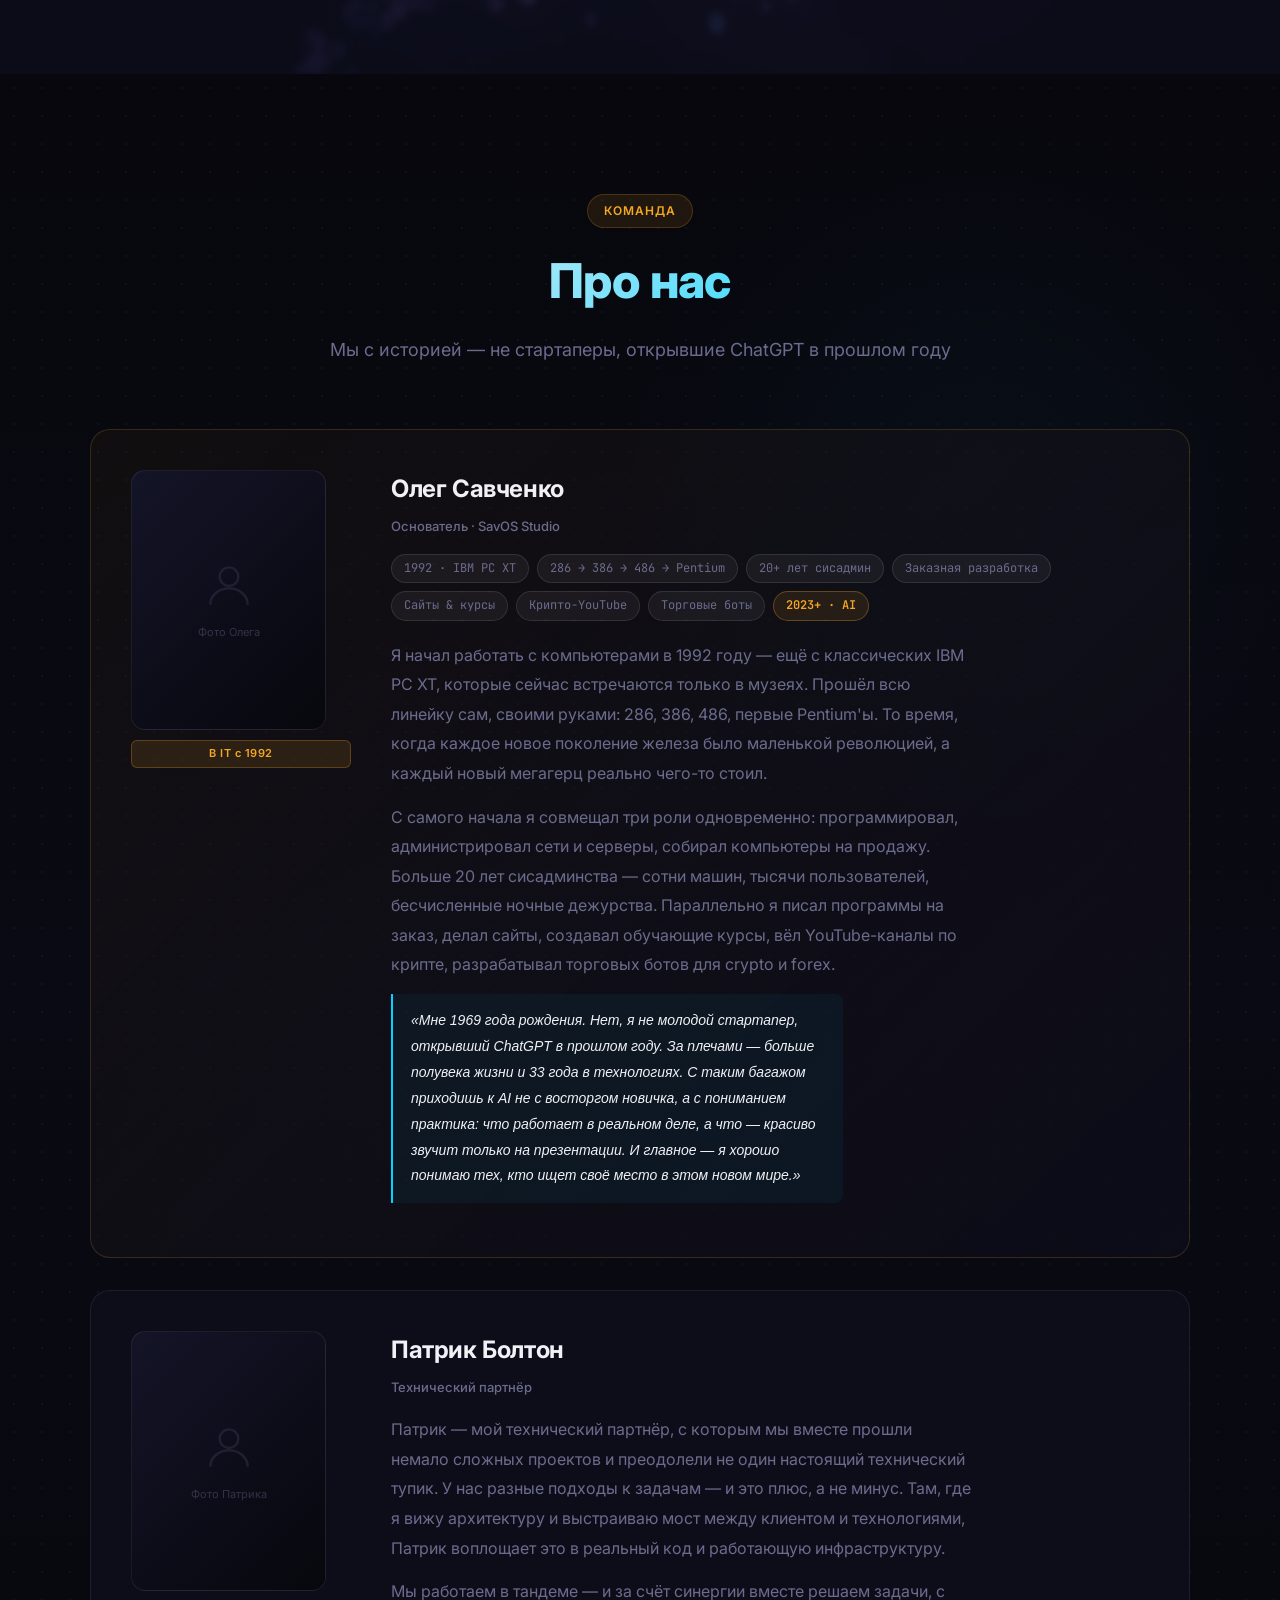
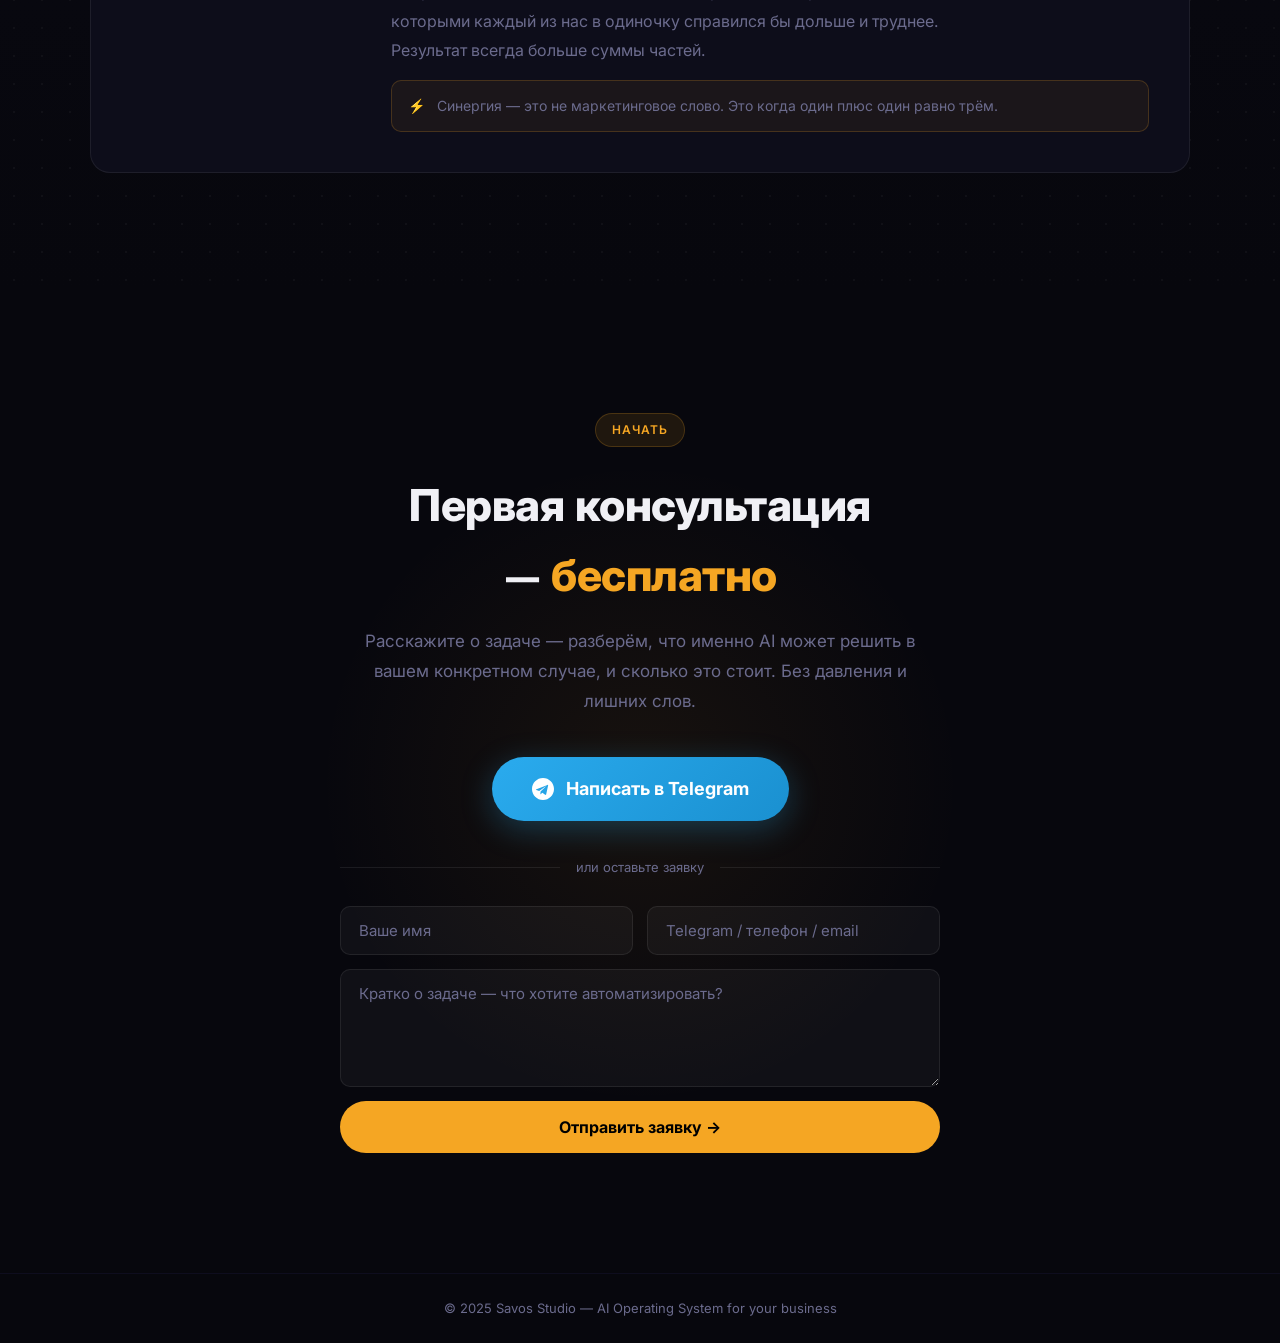
==== commit 7cdaf692: "First-person About, typography overhaul, per-section visual identity About section — first person: -" ====
--- a/index.html
+++ b/index.html
@@ -237,7 +237,7 @@
         <div class="section-header">
             <span class="section-tag">Команда</span>
             <h2>Про нас</h2>
-            <p class="section-desc">Люди с историей — не стартаперы, открывшие ChatGPT в прошлом году</p>
+            <p class="section-desc">Мы с историей — не стартаперы, открывшие ChatGPT в прошлом году</p>
         </div>
         <div class="team-grid">
 
@@ -270,9 +270,9 @@
                         <span class="tt-chip">Торговые боты</span>
                         <span class="tt-chip accent">2023+ &middot; AI</span>
                     </div>
-                    <p>Олег начал работать с компьютерами в 1992 году — ещё с классических IBM PC XT, которые сейчас можно найти только в музеях. Прошёл всю линейку: 286, 386, 486, первые Pentium'ы — то время, когда каждое поколение железа было маленькой революцией, а каждый новый мегагерц чего-то стоил.</p>
-                    <p>С самого начала совмещал три роли одновременно: программировал, администрировал сети и серверы, собирал компьютеры на продажу. Более 20 лет сисадминства — сотни машин, тысячи пользователей, бесчисленные ночные дежурства. Параллельно писал программы на заказ, делал сайты, создавал обучающие курсы, вёл YouTube-каналы по крипте, разрабатывал торговых ботов для crypto и forex.</p>
-                    <p class="team-quote">«Это не человек, который вчера наткнулся на ChatGPT и открыл агентство. За плечами — 1969 год рождения, больше полувека жизни и 33 года в технологиях. С таким багажом приходишь к AI не с восторгом новичка, а с пониманием практика: что работает в реальном деле, что — нет, и почему именно так. И самое главное — понимаешь тех, кто ищет свой путь в этом новом мире.»</p>
+                    <p>Я начал работать с компьютерами в 1992 году — ещё с классических IBM PC XT, которые сейчас встречаются только в музеях. Прошёл всю линейку сам, своими руками: 286, 386, 486, первые Pentium'ы. То время, когда каждое новое поколение железа было маленькой революцией, а каждый новый мегагерц реально чего-то стоил.</p>
+                    <p>С самого начала я совмещал три роли одновременно: программировал, администрировал сети и серверы, собирал компьютеры на продажу. Больше 20 лет сисадминства — сотни машин, тысячи пользователей, бесчисленные ночные дежурства. Параллельно я писал программы на заказ, делал сайты, создавал обучающие курсы, вёл YouTube-каналы по крипте, разрабатывал торговых ботов для crypto и forex.</p>
+                    <p class="team-quote">«Мне 1969 года рождения. Нет, я не молодой стартапер, открывший ChatGPT в прошлом году. За плечами — больше полувека жизни и 33 года в технологиях. С таким багажом приходишь к AI не с восторгом новичка, а с пониманием практика: что работает в реальном деле, а что — красиво звучит только на презентации. И главное — я хорошо понимаю тех, кто ищет своё место в этом новом мире.»</p>
                 </div>
             </div>
 
@@ -293,11 +293,11 @@
                         <h3>Патрик Болтон</h3>
                         <span class="team-role">Технический партнёр</span>
                     </div>
-                    <p>Опытный и знающий технический партнёр, с которым Олег прошёл немало сложных проектов и преодолел не один технический тупик. Разные подходы — одна цель: чтобы работало.</p>
-                    <p>Их тандем построен на принципе синергии: вместе они решают задачи, с которыми каждый из них в одиночку справился бы дольше и сложнее. Патрик — человек реализации: там, где Олег видит архитектуру решения, Патрик воплощает её в код и инфраструктуру.</p>
+                    <p>Патрик — мой технический партнёр, с которым мы вместе прошли немало сложных проектов и преодолели не один настоящий технический тупик. У нас разные подходы к задачам — и это плюс, а не минус. Там, где я вижу архитектуру и выстраиваю мост между клиентом и технологиями, Патрик воплощает это в реальный код и работающую инфраструктуру.</p>
+                    <p>Мы работаем в тандеме — и за счёт синергии вместе решаем задачи, с которыми каждый из нас в одиночку справился бы дольше и труднее. Результат всегда больше суммы частей.</p>
                     <div class="team-synergy">
                         <span class="syn-icon">⚡</span>
-                        <span>Коллектив, умеющий работать в тандеме — и за счёт синергии дающий результат сверх суммы частей.</span>
+                        <span>Синергия — это не маркетинговое слово. Это когда один плюс один равно трём.</span>
                     </div>
                 </div>
             </div>
--- a/style.css
+++ b/style.css
@@ -665,3 +665,131 @@
     .service-card{padding:28px 20px}
     .name-letter{font-size:36px;min-width:56px}
 }
+
+/* =============================================
+   TYPOGRAPHY IMPROVEMENTS
+   ============================================= */
+
+/* Balance heading wraps so no orphan single words */
+h1,h2,h3,.hero-title,.contacts-heading{text-wrap:balance}
+
+/* Larger, more comfortable body text throughout */
+.service-card p{font-size:16px;line-height:1.85}
+.advantage-text p{font-size:16px;line-height:1.85}
+.step-content p{font-size:15px;line-height:1.9}
+.name-right p{font-size:16px}
+.team-info p{font-size:16px;line-height:1.85}
+.contacts-sub{font-size:17px;line-height:1.75}
+
+/* Constrain reading line length to ~58-62 chars — prevents awkward mid-phrase wraps */
+.service-card p,
+.step-content p,
+.advantage-text p,
+.team-info p,
+.contacts-sub,
+.section-desc{max-width:58ch}
+
+/* Center-aligned sections: keep section-desc comfortably narrow */
+.section-header .section-desc{margin-left:auto;margin-right:auto}
+
+/* Slight letter-spacing improvements on headings */
+.section-header h2{letter-spacing:-.8px}
+.team-header h3{letter-spacing:-.4px}
+
+/* =============================================
+   SECTION VISUAL DIFFERENTIATION
+   Each section gets its own "color signature"
+   via CSS radial gradient glows
+   ============================================= */
+
+/* Services — cyan glow top-right */
+.services{overflow:hidden}
+.services::after{
+    content:'';position:absolute;
+    width:900px;height:900px;
+    background:radial-gradient(circle,rgba(0,212,255,.045) 0%,transparent 65%);
+    top:-100px;right:-200px;
+    pointer-events:none;z-index:0;
+}
+
+/* Advantages — gold glow bottom-left + subtle dot grid */
+.advantages{overflow:hidden}
+.advantages::before{
+    content:'';position:absolute;inset:0;
+    background-image:radial-gradient(circle,rgba(245,166,35,.07) 1px,transparent 1px);
+    background-size:34px 34px;
+    pointer-events:none;z-index:0;
+}
+.advantages::after{
+    content:'';position:absolute;
+    width:700px;height:700px;
+    background:radial-gradient(circle,rgba(245,166,35,.06) 0%,transparent 68%);
+    bottom:-100px;left:-150px;
+    pointer-events:none;z-index:0;
+}
+
+/* Process — keep its bg image, add purple glow center */
+.process{overflow:hidden}
+.process::after{
+    content:'';position:absolute;
+    width:600px;height:600px;
+    background:radial-gradient(circle,rgba(108,92,231,.06) 0%,transparent 65%);
+    top:50%;left:50%;transform:translate(-50%,-50%);
+    pointer-events:none;z-index:0;
+}
+
+/* About — subtle dot grid, no section-bg image needed */
+.about{overflow:hidden;padding:120px 24px}
+.about::before{
+    content:'';position:absolute;inset:0;
+    background-image:radial-gradient(circle,rgba(255,255,255,.035) 1px,transparent 1px);
+    background-size:28px 28px;
+    pointer-events:none;z-index:0;
+}
+.about::after{
+    content:'';position:absolute;
+    width:800px;height:800px;
+    background:radial-gradient(circle,rgba(0,212,255,.03) 0%,transparent 65%);
+    top:0;right:-100px;
+    pointer-events:none;z-index:0;
+}
+
+/* Contacts — centred gold atmosphere glow */
+.contacts{overflow:hidden}
+.contacts::before{
+    content:'';position:absolute;
+    width:700px;height:700px;
+    background:radial-gradient(circle,rgba(245,166,35,.07) 0%,transparent 65%);
+    top:50%;left:50%;transform:translate(-50%,-50%);
+    pointer-events:none;z-index:0;
+}
+
+/* Ensure content sits above pseudo-element backgrounds */
+.advantages .section-header,
+.advantages .advantages-content,
+.process .section-header,
+.process .process-steps,
+.about .about-container,
+.contacts .contacts-content{position:relative;z-index:1}
+
+/* =============================================
+   ADVANTAGES LAYOUT — 2×2 grid on desktop
+   ============================================= */
+@media(min-width:769px){
+    .advantages-content{
+        max-width:1000px;
+        display:grid;
+        grid-template-columns:1fr 1fr;
+        gap:20px;
+    }
+    .advantage-item{flex-direction:column;gap:10px}
+    .advantage-num{font-size:40px}
+}
+
+/* =============================================
+   SCROLLBAR
+   ============================================= */
+::-webkit-scrollbar{width:6px}
+::-webkit-scrollbar-track{background:var(--bg)}
+::-webkit-scrollbar-thumb{background:rgba(245,166,35,.3);border-radius:3px}
+::-webkit-scrollbar-thumb:hover{background:rgba(245,166,35,.6)}
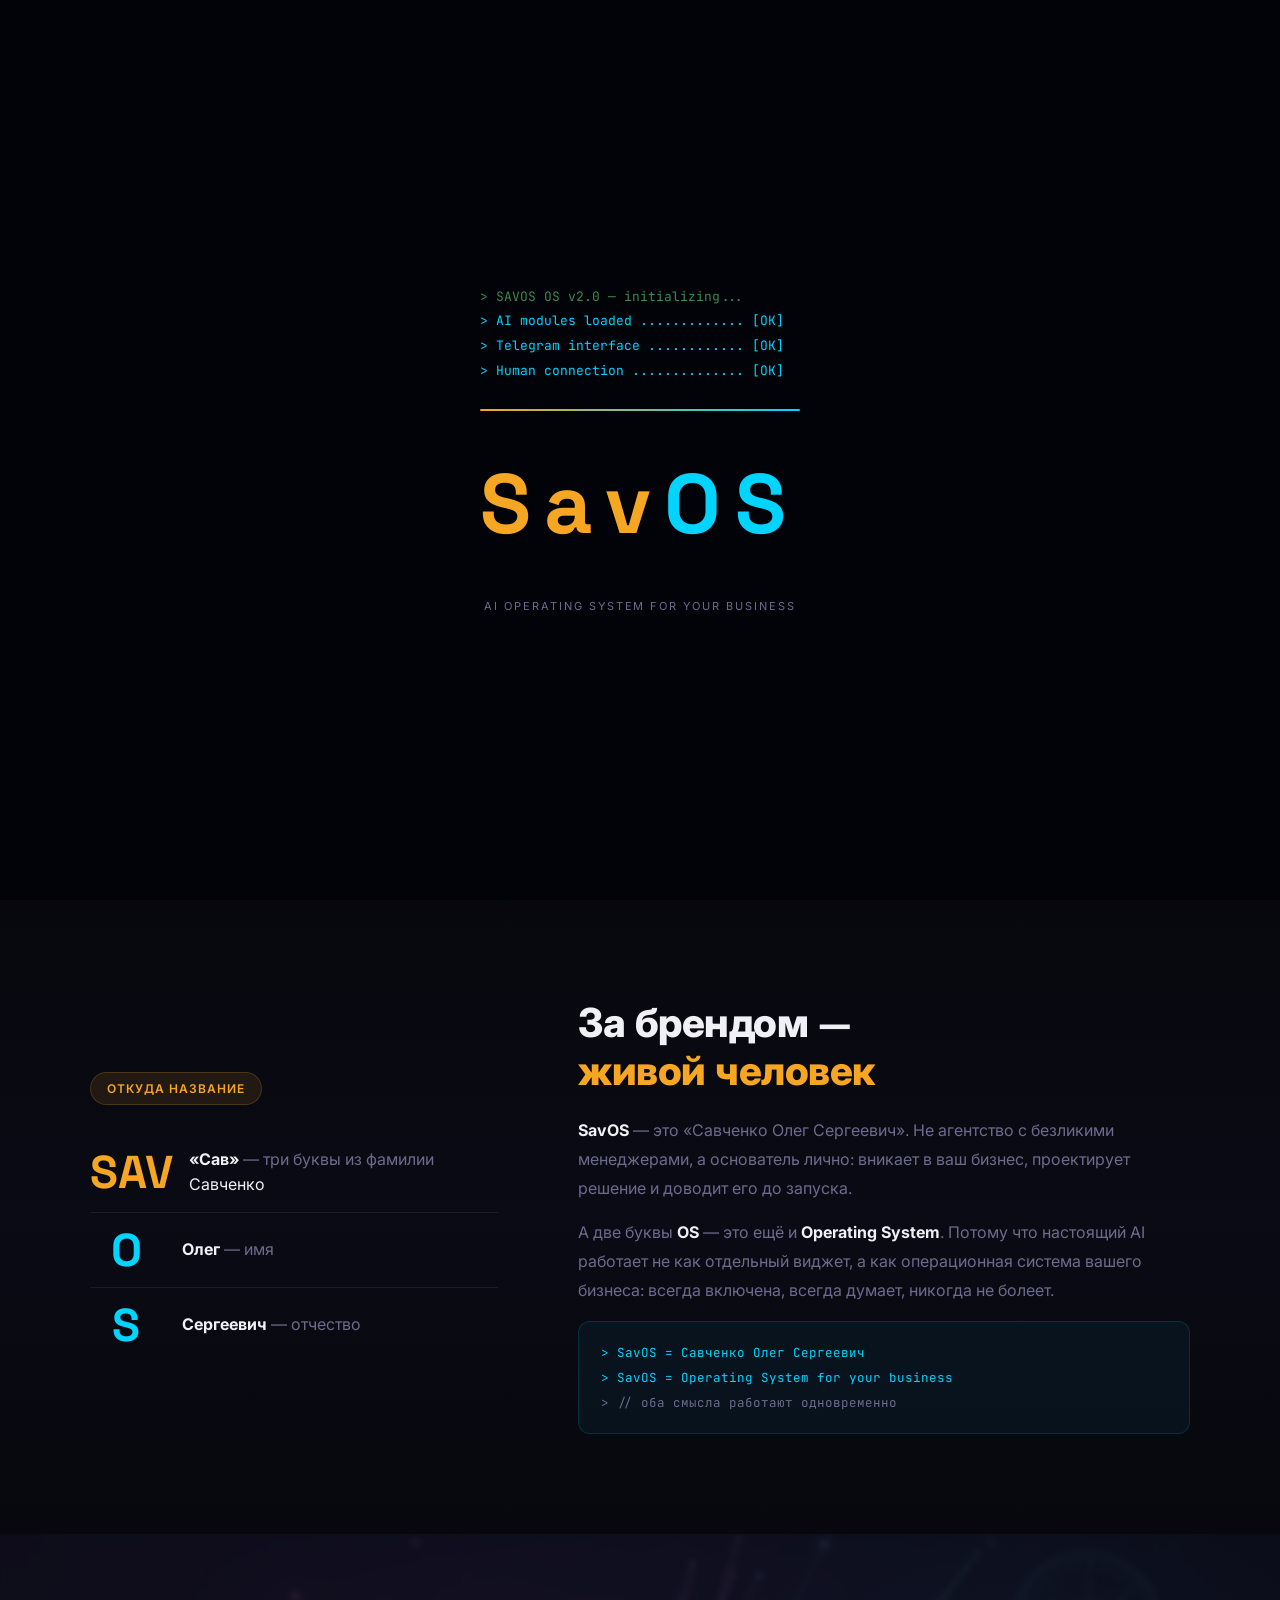
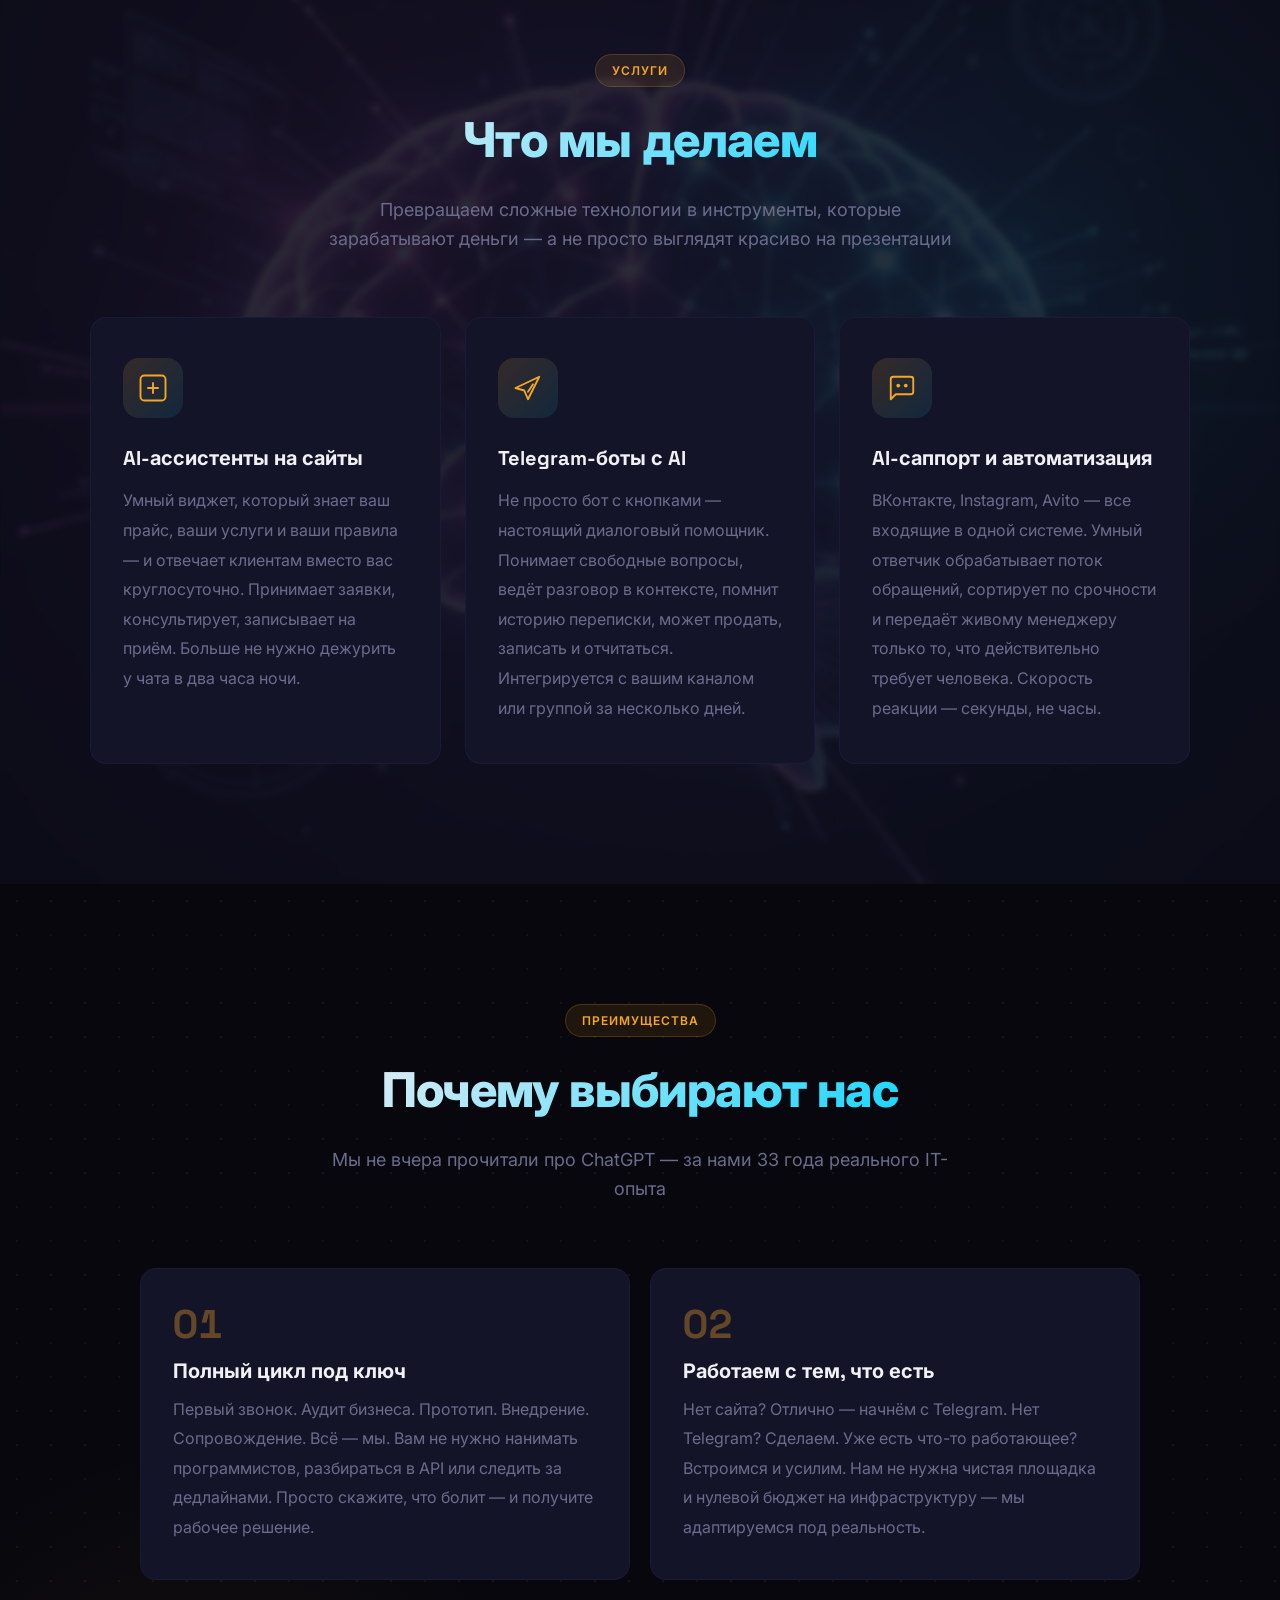
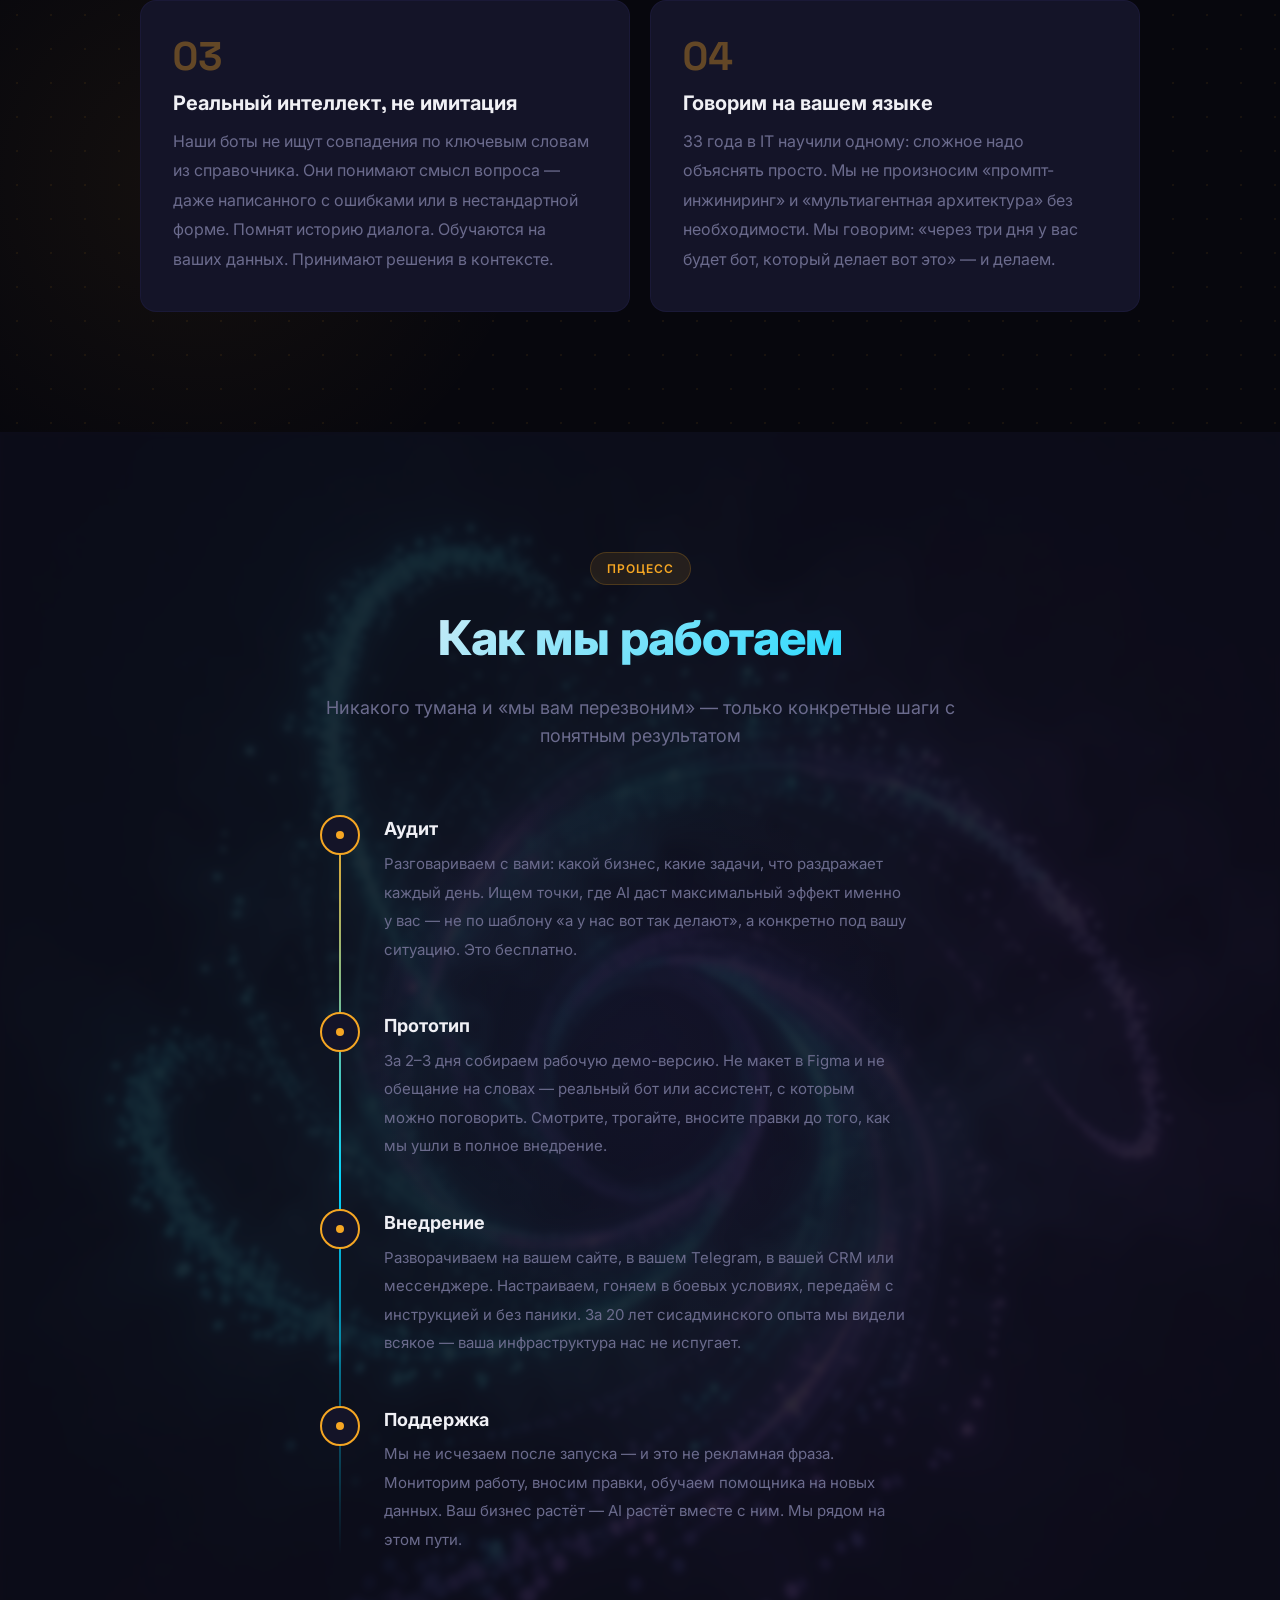
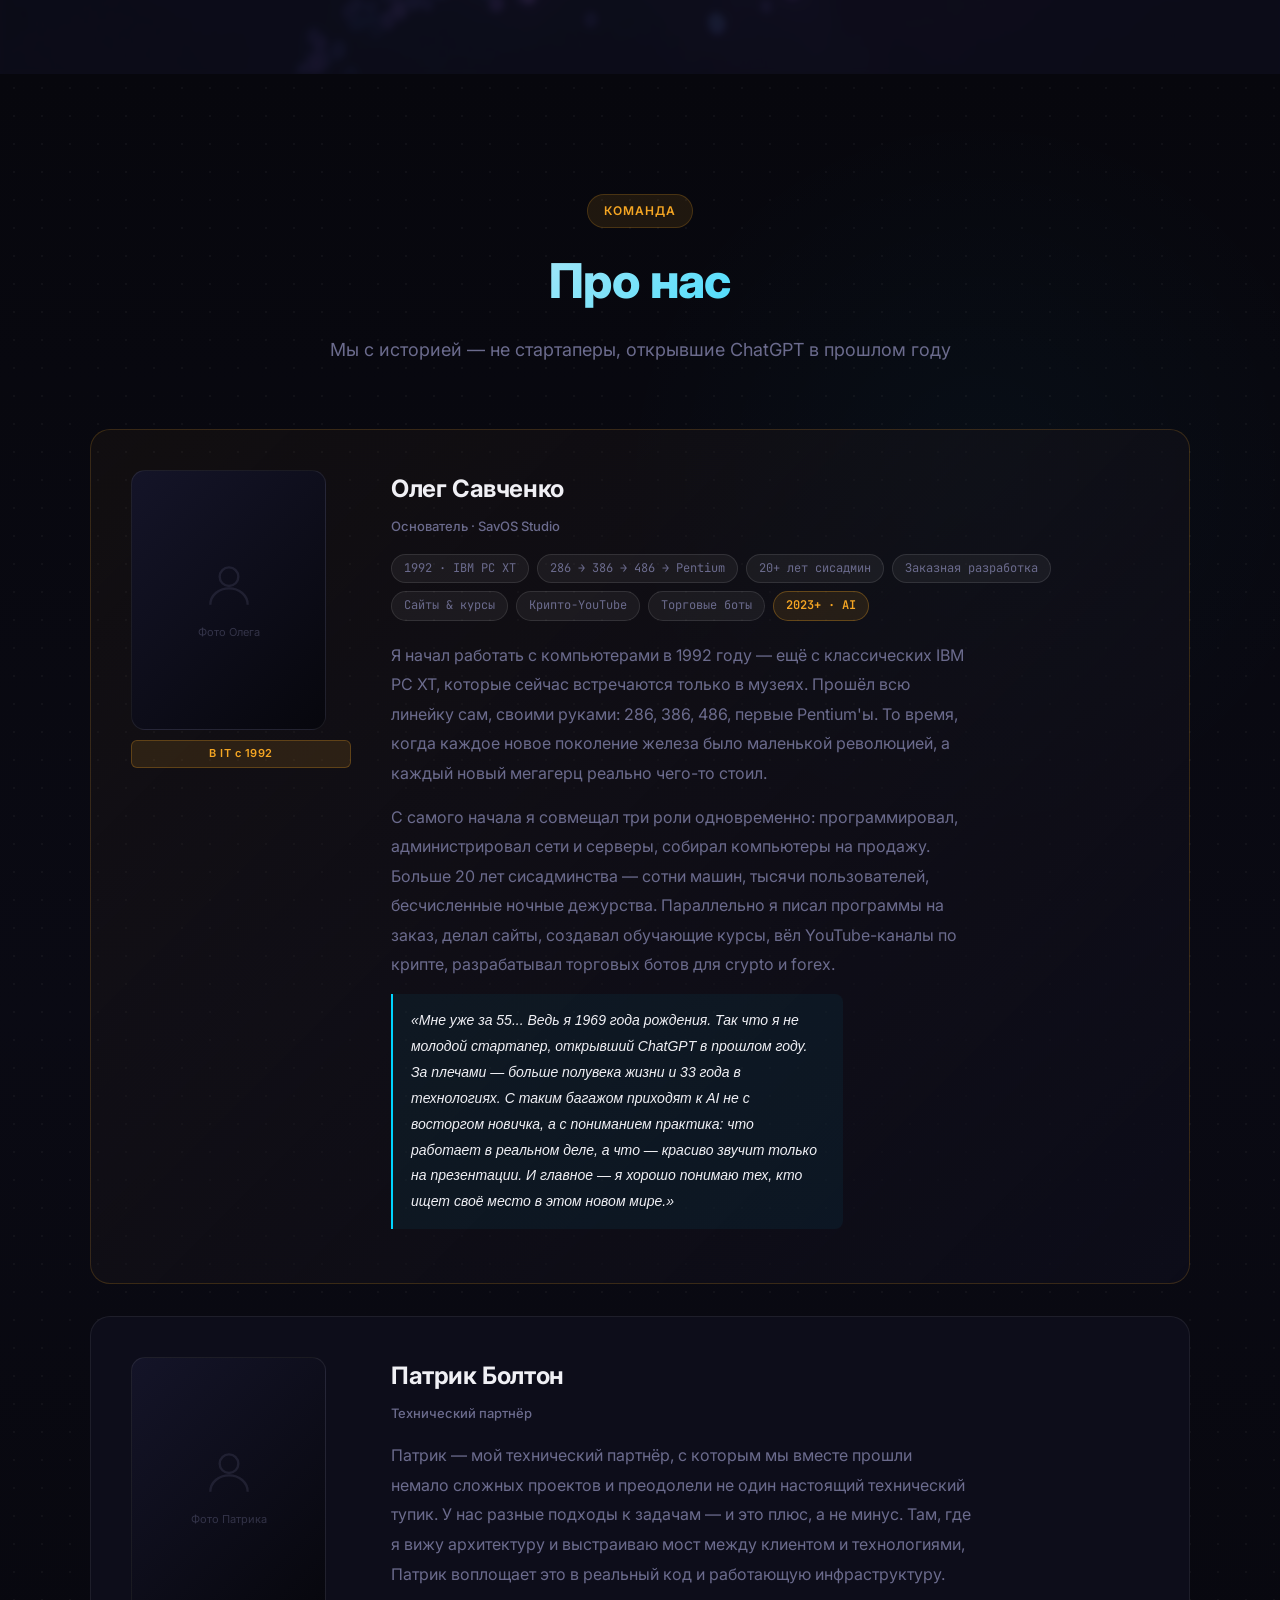
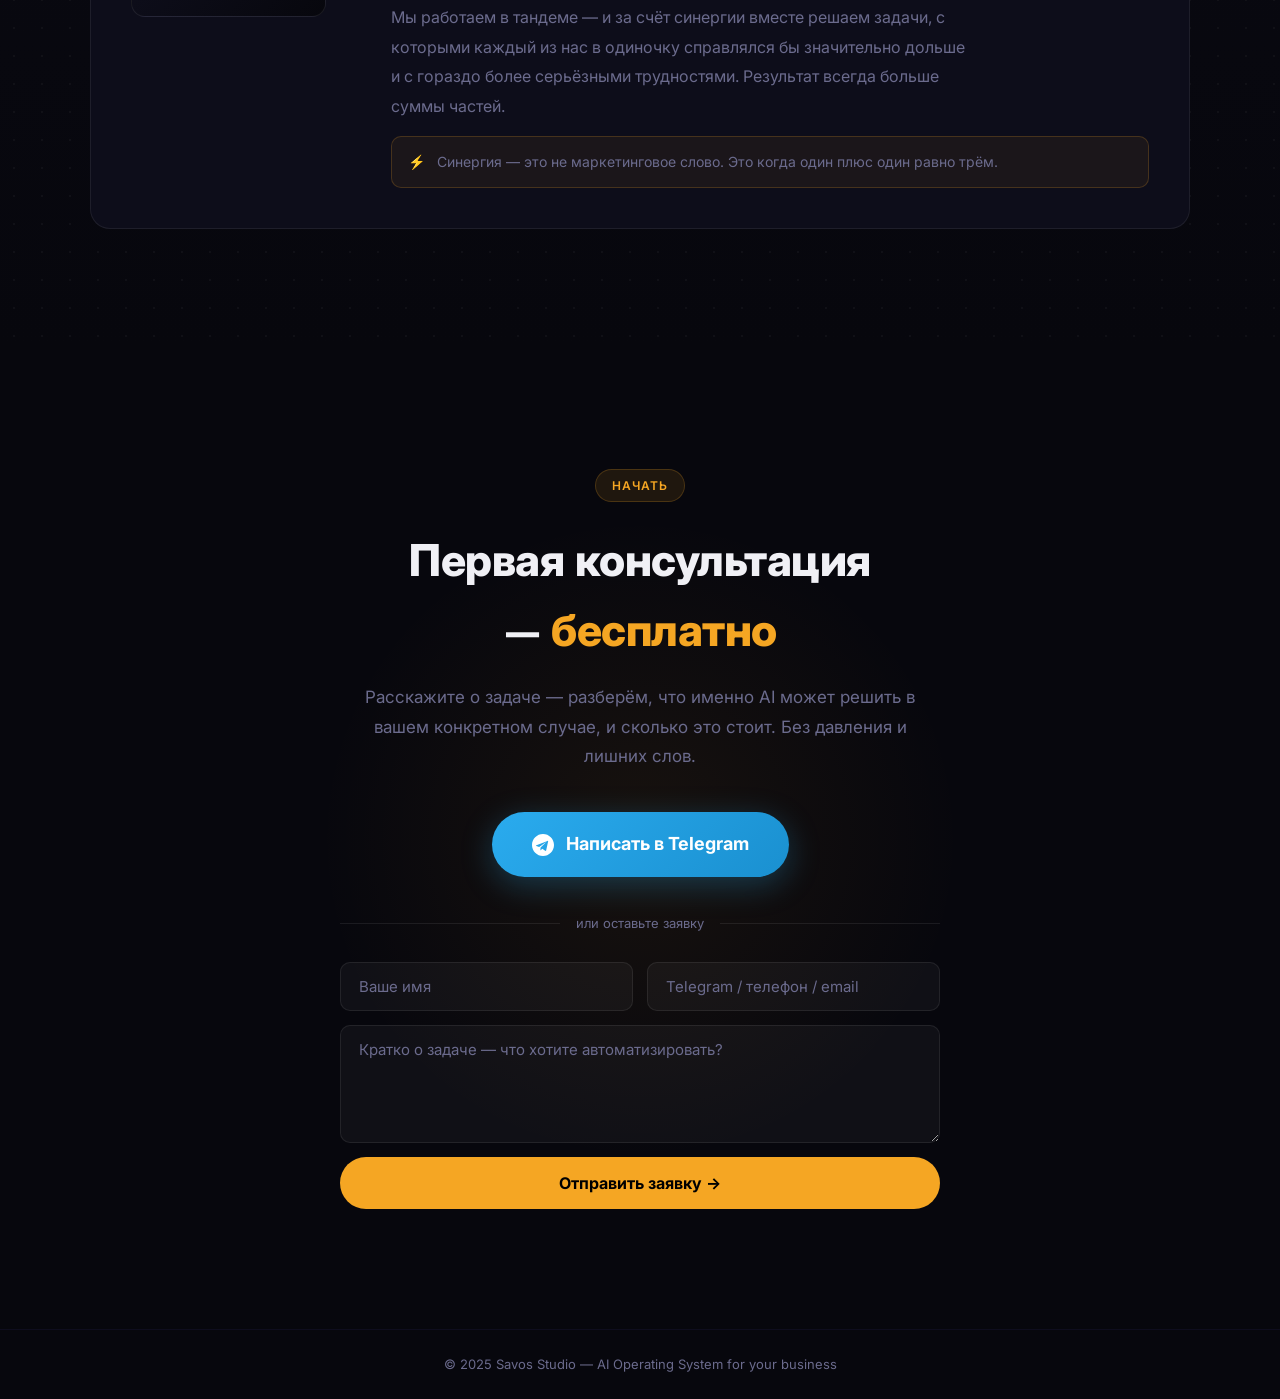
==== commit ca80646d: "Fix two About section phrases per Oleg's edit - Patrick block: "справлялся бы значительно дольше и с" ====
--- a/index.html
+++ b/index.html
@@ -272,7 +272,7 @@
                     </div>
                     <p>Я начал работать с компьютерами в 1992 году — ещё с классических IBM PC XT, которые сейчас встречаются только в музеях. Прошёл всю линейку сам, своими руками: 286, 386, 486, первые Pentium'ы. То время, когда каждое новое поколение железа было маленькой революцией, а каждый новый мегагерц реально чего-то стоил.</p>
                     <p>С самого начала я совмещал три роли одновременно: программировал, администрировал сети и серверы, собирал компьютеры на продажу. Больше 20 лет сисадминства — сотни машин, тысячи пользователей, бесчисленные ночные дежурства. Параллельно я писал программы на заказ, делал сайты, создавал обучающие курсы, вёл YouTube-каналы по крипте, разрабатывал торговых ботов для crypto и forex.</p>
-                    <p class="team-quote">«Мне 1969 года рождения. Нет, я не молодой стартапер, открывший ChatGPT в прошлом году. За плечами — больше полувека жизни и 33 года в технологиях. С таким багажом приходишь к AI не с восторгом новичка, а с пониманием практика: что работает в реальном деле, а что — красиво звучит только на презентации. И главное — я хорошо понимаю тех, кто ищет своё место в этом новом мире.»</p>
+                    <p class="team-quote">«Мне уже за 55... Ведь я 1969 года рождения. Так что я не молодой стартапер, открывший ChatGPT в прошлом году. За плечами — больше полувека жизни и 33 года в технологиях. С таким багажом приходят к AI не с восторгом новичка, а с пониманием практика: что работает в реальном деле, а что — красиво звучит только на презентации. И главное — я хорошо понимаю тех, кто ищет своё место в этом новом мире.»</p>
                 </div>
             </div>
 
@@ -294,7 +294,7 @@
                         <span class="team-role">Технический партнёр</span>
                     </div>
                     <p>Патрик — мой технический партнёр, с которым мы вместе прошли немало сложных проектов и преодолели не один настоящий технический тупик. У нас разные подходы к задачам — и это плюс, а не минус. Там, где я вижу архитектуру и выстраиваю мост между клиентом и технологиями, Патрик воплощает это в реальный код и работающую инфраструктуру.</p>
-                    <p>Мы работаем в тандеме — и за счёт синергии вместе решаем задачи, с которыми каждый из нас в одиночку справился бы дольше и труднее. Результат всегда больше суммы частей.</p>
+                    <p>Мы работаем в тандеме — и за счёт синергии вместе решаем задачи, с которыми каждый из нас в одиночку справлялся бы значительно дольше и с гораздо более серьёзными трудностями. Результат всегда больше суммы частей.</p>
                     <div class="team-synergy">
                         <span class="syn-icon">⚡</span>
                         <span>Синергия — это не маркетинговое слово. Это когда один плюс один равно трём.</span>
